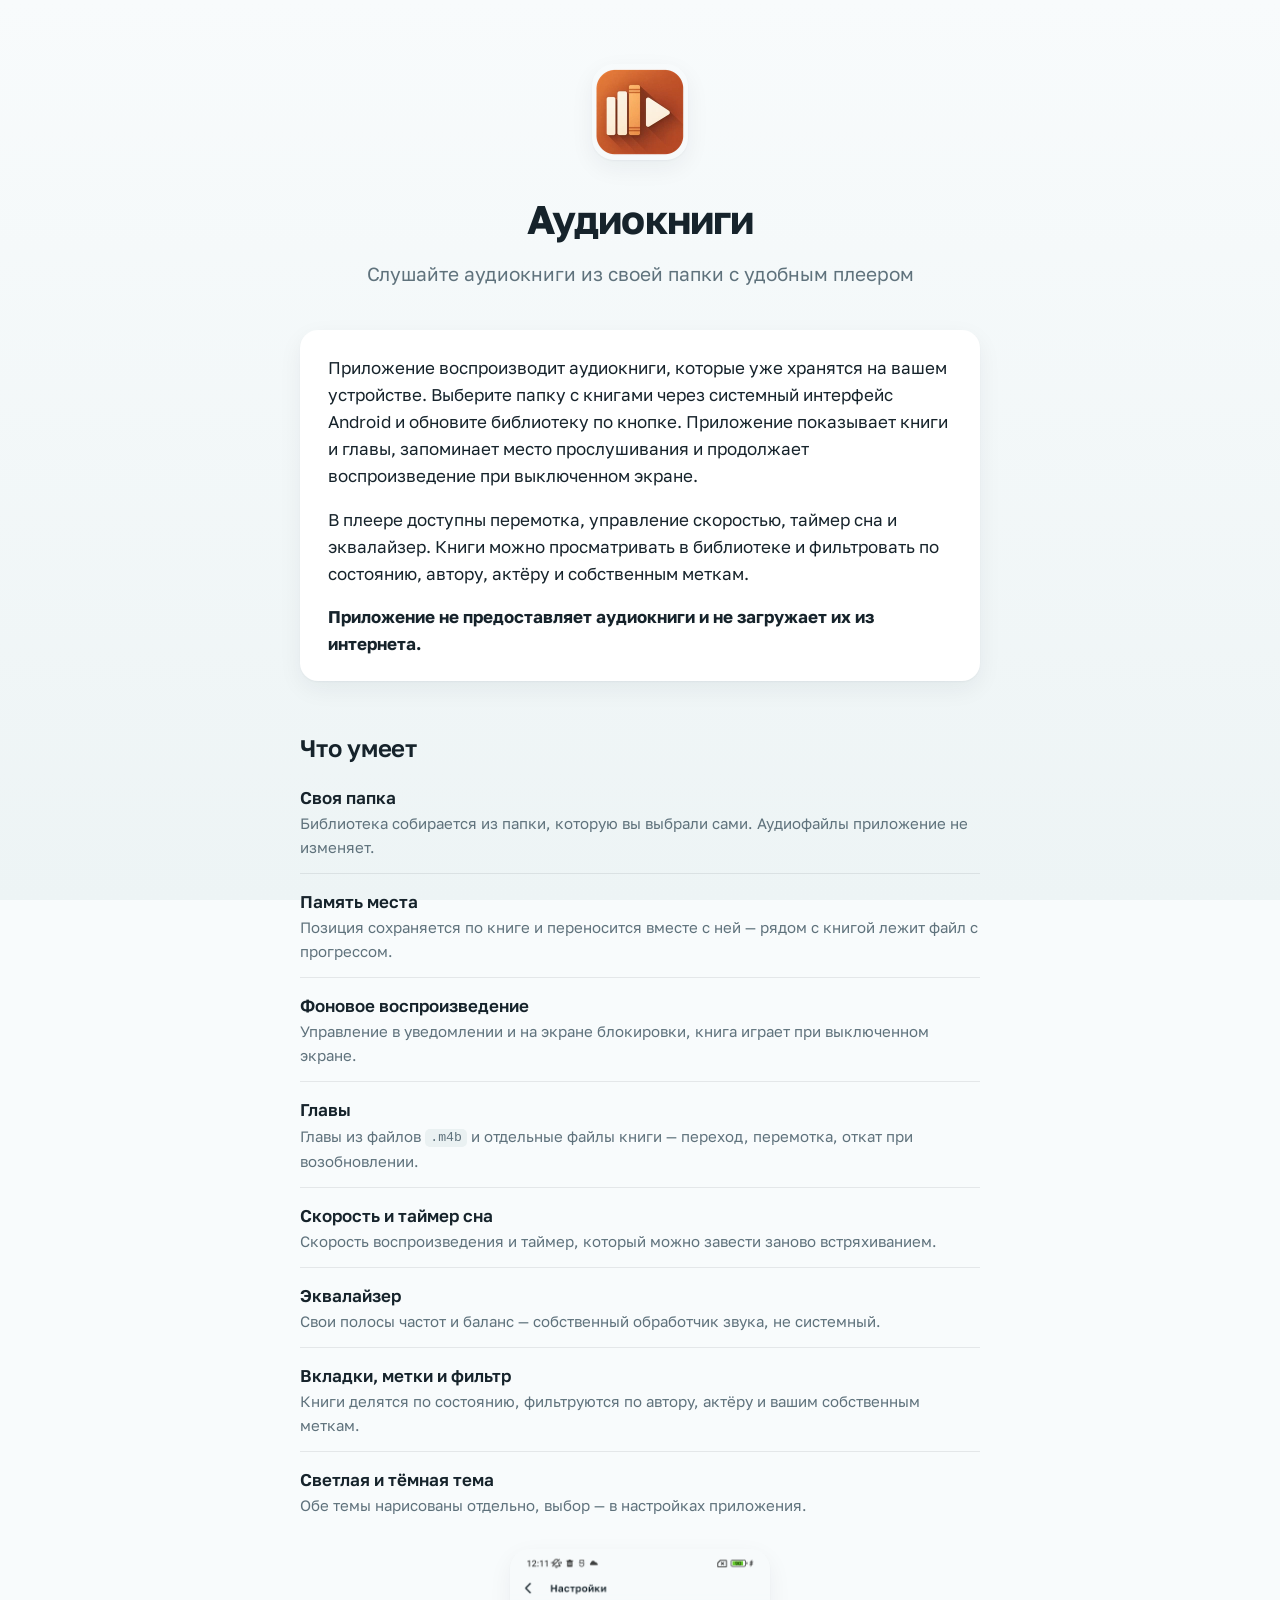
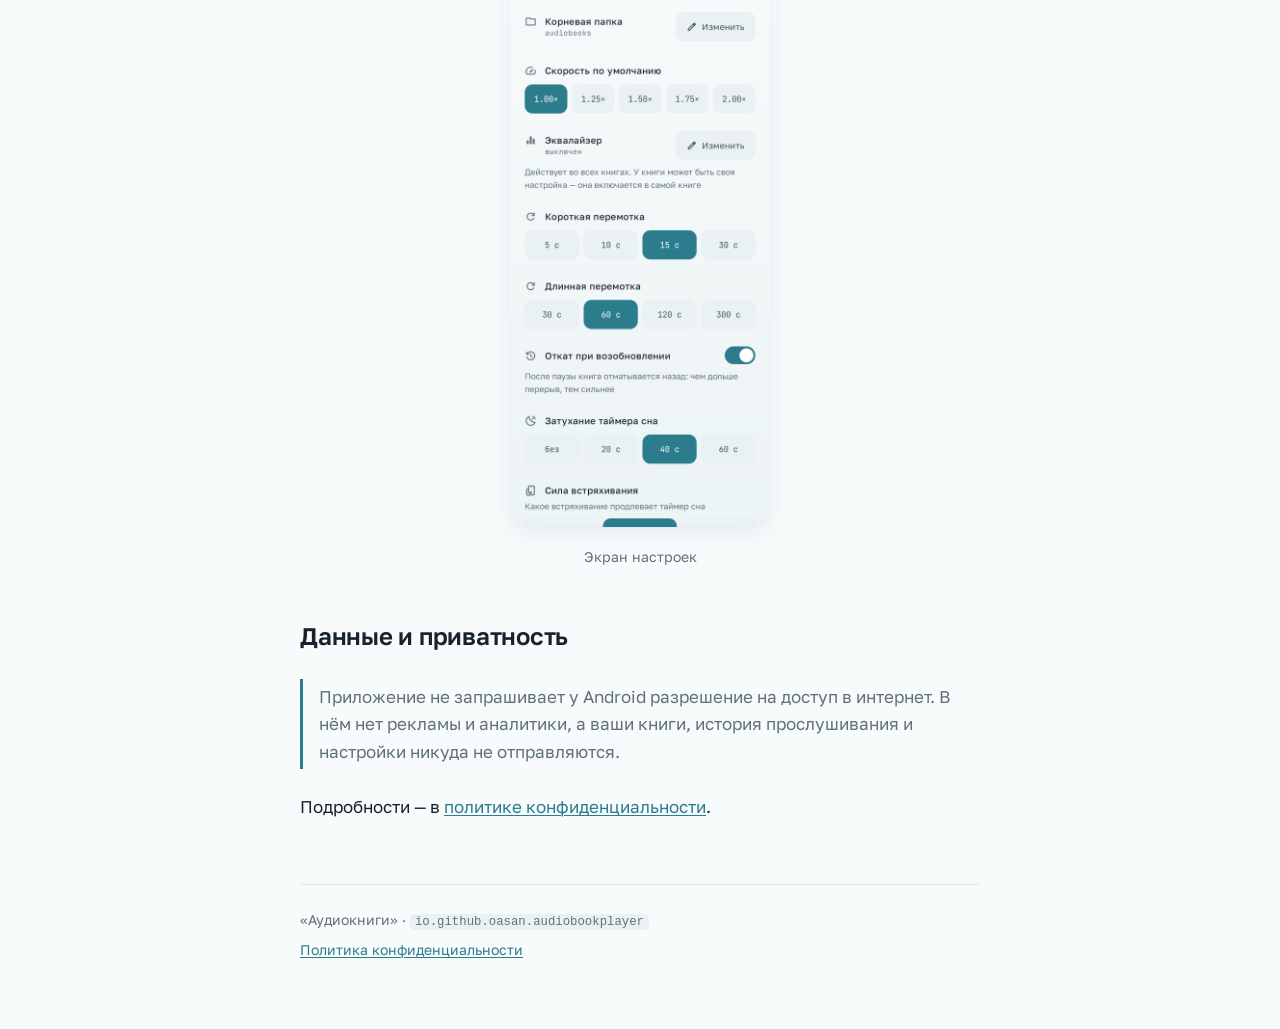
==== index.html @ bc093152 "Страница приложения и политика конфиденциальности" ====
<!doctype html>
<html lang="ru">
<head>
<meta charset="utf-8">
<meta name="viewport" content="width=device-width, initial-scale=1, viewport-fit=cover">
<title>Аудиокниги — плеер для Android</title>
<meta name="description" content="Плеер аудиокниг для Android: слушайте книги из своей папки. Без интернета, рекламы и аналитики.">
<link rel="icon" type="image/webp" href="assets/icon.webp">
<link rel="stylesheet" href="assets/style.css">
</head>
<body>

<main>

  <div class="hero">
    <img src="assets/icon.webp" alt="Значок приложения «Аудиокниги»" width="96" height="96">
    <h1>Аудиокниги</h1>
    <p>Слушайте аудиокниги из своей папки с удобным плеером</p>
  </div>

  <div class="card">
    <p>Приложение воспроизводит аудиокниги, которые уже хранятся на вашем
    устройстве. Выберите папку с книгами через системный интерфейс Android
    и обновите библиотеку по кнопке. Приложение показывает книги и главы,
    запоминает место прослушивания и продолжает воспроизведение при
    выключенном экране.</p>

    <p>В плеере доступны перемотка, управление скоростью, таймер сна
    и эквалайзер. Книги можно просматривать в библиотеке и фильтровать
    по состоянию, автору, актёру и собственным меткам.</p>

    <p style="margin-bottom:0"><b>Приложение не предоставляет аудиокниги
    и не загружает их из интернета.</b></p>
  </div>

  <h2>Что умеет</h2>

  <ul class="features">
    <li><b>Своя папка</b>
      <span>Библиотека собирается из папки, которую вы выбрали сами. Аудиофайлы приложение не изменяет.</span></li>
    <li><b>Память места</b>
      <span>Позиция сохраняется по книге и переносится вместе с ней — рядом с книгой лежит файл с прогрессом.</span></li>
    <li><b>Фоновое воспроизведение</b>
      <span>Управление в уведомлении и на экране блокировки, книга играет при выключенном экране.</span></li>
    <li><b>Главы</b>
      <span>Главы из файлов <code>.m4b</code> и отдельные файлы книги — переход, перемотка, откат при возобновлении.</span></li>
    <li><b>Скорость и таймер сна</b>
      <span>Скорость воспроизведения и таймер, который можно завести заново встряхиванием.</span></li>
    <li><b>Эквалайзер</b>
      <span>Свои полосы частот и баланс — собственный обработчик звука, не системный.</span></li>
    <li><b>Вкладки, метки и фильтр</b>
      <span>Книги делятся по состоянию, фильтруются по автору, актёру и вашим собственным меткам.</span></li>
    <li><b>Светлая и тёмная тема</b>
      <span>Обе темы нарисованы отдельно, выбор — в настройках приложения.</span></li>
  </ul>

  <figure>
    <img src="assets/screen-settings.png" alt="Экран настроек приложения «Аудиокниги»">
    <figcaption>Экран настроек</figcaption>
  </figure>

  <h2>Данные и приватность</h2>

  <p class="note">Приложение не запрашивает у Android разрешение на доступ
  в интернет. В нём нет рекламы и аналитики, а ваши книги, история
  прослушивания и настройки никуда не отправляются.</p>

  <p>Подробности — в <a href="privacy.html">политике конфиденциальности</a>.</p>

</main>

<footer>
  <p>«Аудиокниги» · <code>io.github.oasan.audiobookplayer</code></p>
  <p><a href="privacy.html">Политика конфиденциальности</a></p>
</footer>

</body>
</html>
---- assets/style.css ----
/* Палитра повторяет роли из приложения (ui/theme/Color.kt):
   светлая тема — значения по умолчанию, тёмная переопределяет только роли. */
@font-face {
  font-family: "Golos Text";
  src: url("golos-text.ttf") format("truetype-variations");
  font-weight: 400 700;
  font-display: swap;
}

:root {
  --accent: #2B7D8E;
  --accent-pressed: #24697A;
  --on-accent: #FFFFFF;
  --text-primary: #16232B;
  --text-secondary: #5F727C;
  --bg-top: #F8FBFC;
  --bg-bottom: #EDF4F5;
  --surface: #FFFFFF;
  --divider: rgba(22, 35, 43, .09);
  --quiet: #EAF1F2;
  --shadow: 0 1px 2px rgba(22, 35, 43, .04), 0 8px 24px rgba(22, 35, 43, .06);
  color-scheme: light dark;
}

@media (prefers-color-scheme: dark) {
  :root {
    --accent: #4FB3C6;
    --accent-pressed: #3D97A9;
    --on-accent: #07141A;
    --text-primary: #E8F1F3;
    --text-secondary: #8EA3AB;
    --bg-top: #101B21;
    --bg-bottom: #0A1317;
    --surface: #17242B;
    --divider: rgba(232, 241, 243, .09);
    --quiet: #1C2A31;
    --shadow: 0 1px 2px rgba(0, 0, 0, .3), 0 8px 24px rgba(0, 0, 0, .25);
  }
}

* { box-sizing: border-box; }

body {
  margin: 0;
  padding: 0 20px 64px;
  font-family: "Golos Text", -apple-system, BlinkMacSystemFont, "Segoe UI", Roboto, sans-serif;
  font-size: 17px;
  line-height: 1.6;
  color: var(--text-primary);
  background: var(--bg-top);
  background-image: linear-gradient(180deg, var(--bg-top) 0%, var(--bg-bottom) 100%);
  background-attachment: fixed;
  -webkit-font-smoothing: antialiased;
}

main { max-width: 680px; margin: 0 auto; }

/* Шапка */
.hero { text-align: center; padding: 64px 0 40px; }
.hero img {
  width: 96px; height: 96px;
  border-radius: 22px;
  box-shadow: var(--shadow);
}
.hero h1 {
  margin: 20px 0 8px;
  font-size: 40px;
  font-weight: 700;
  letter-spacing: -.02em;
}
.hero p {
  margin: 0;
  font-size: 19px;
  color: var(--text-secondary);
}

h2 {
  margin: 48px 0 16px;
  font-size: 24px;
  font-weight: 600;
  letter-spacing: -.01em;
}
h3 {
  margin: 32px 0 8px;
  font-size: 19px;
  font-weight: 600;
}
p { margin: 0 0 16px; }

a { color: var(--accent); text-decoration-thickness: 1px; text-underline-offset: 2px; }
a:hover { color: var(--accent-pressed); }

code {
  font-family: ui-monospace, "JetBrains Mono", "SF Mono", Menlo, monospace;
  font-size: .88em;
  background: var(--quiet);
  padding: .1em .4em;
  border-radius: 5px;
}

/* Карточка — приподнятая поверхность, как surfaceRaised в приложении */
.card {
  background: var(--surface);
  border-radius: 18px;
  padding: 24px 28px;
  box-shadow: var(--shadow);
}
.card h2:first-child, .card h3:first-child { margin-top: 0; }

/* Список возможностей */
.features { list-style: none; padding: 0; margin: 0; }
.features li {
  padding: 14px 0;
  border-top: 1px solid var(--divider);
}
.features li:first-child { border-top: none; padding-top: 0; }
.features li:last-child { padding-bottom: 0; }
.features b { font-weight: 600; }
.features span { display: block; color: var(--text-secondary); font-size: 15px; }

/* Снимок экрана */
figure { margin: 32px 0; text-align: center; }
figure img {
  max-width: 260px;
  width: 100%;
  border-radius: 20px;
  box-shadow: var(--shadow);
}
figcaption {
  margin-top: 12px;
  font-size: 14px;
  color: var(--text-secondary);
}

/* Заметная плашка — например, «нет интернета» */
.note {
  border-left: 3px solid var(--accent);
  padding: 4px 0 4px 16px;
  margin: 24px 0;
  color: var(--text-secondary);
}

.back {
  display: inline-block;
  margin: 48px 0 0;
  font-size: 15px;
}

footer {
  max-width: 680px;
  margin: 64px auto 0;
  padding-top: 24px;
  border-top: 1px solid var(--divider);
  font-size: 14px;
  color: var(--text-secondary);
}
footer p { margin: 0 0 6px; }

.updated { color: var(--text-secondary); font-size: 15px; margin-top: -8px; }

@media (max-width: 480px) {
  body { font-size: 16px; }
  .hero { padding: 40px 0 28px; }
  .hero h1 { font-size: 32px; }
  .hero p { font-size: 17px; }
  .card { padding: 20px; border-radius: 14px; }
  h2 { font-size: 21px; }
}
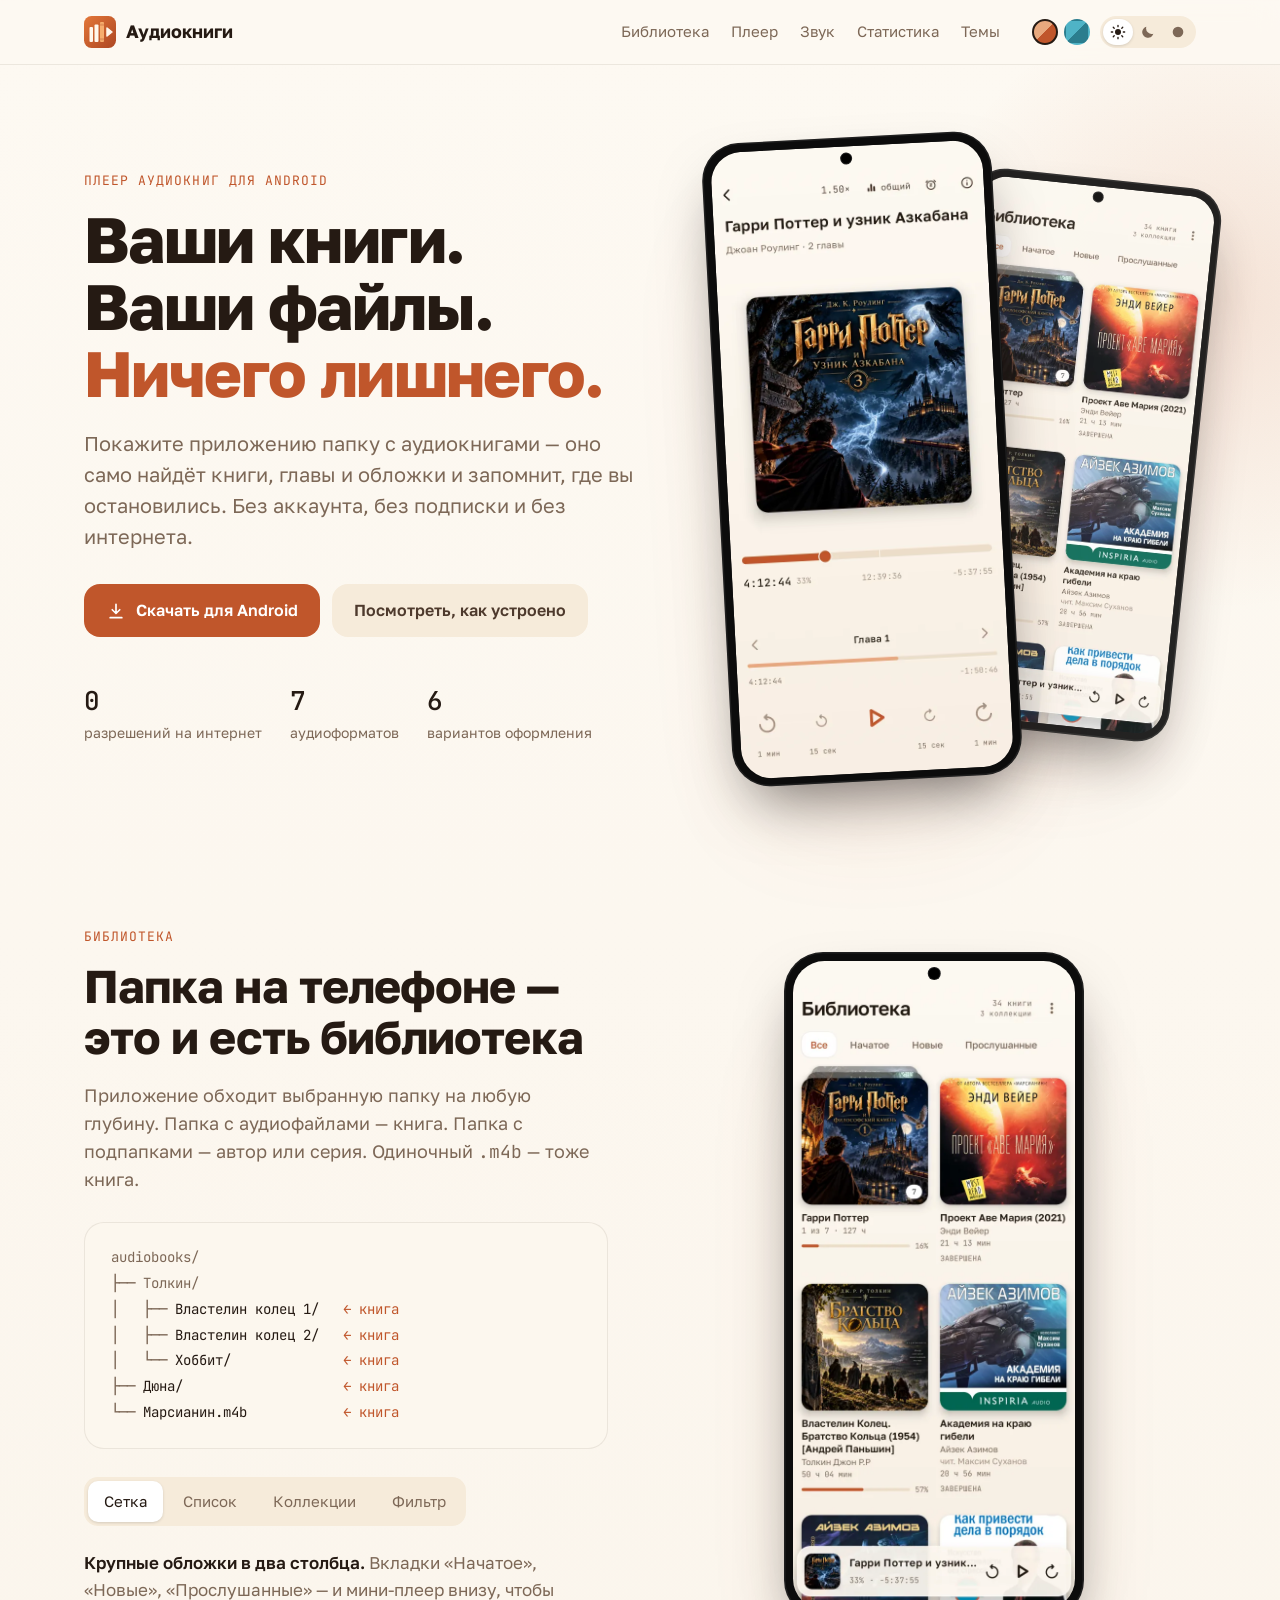
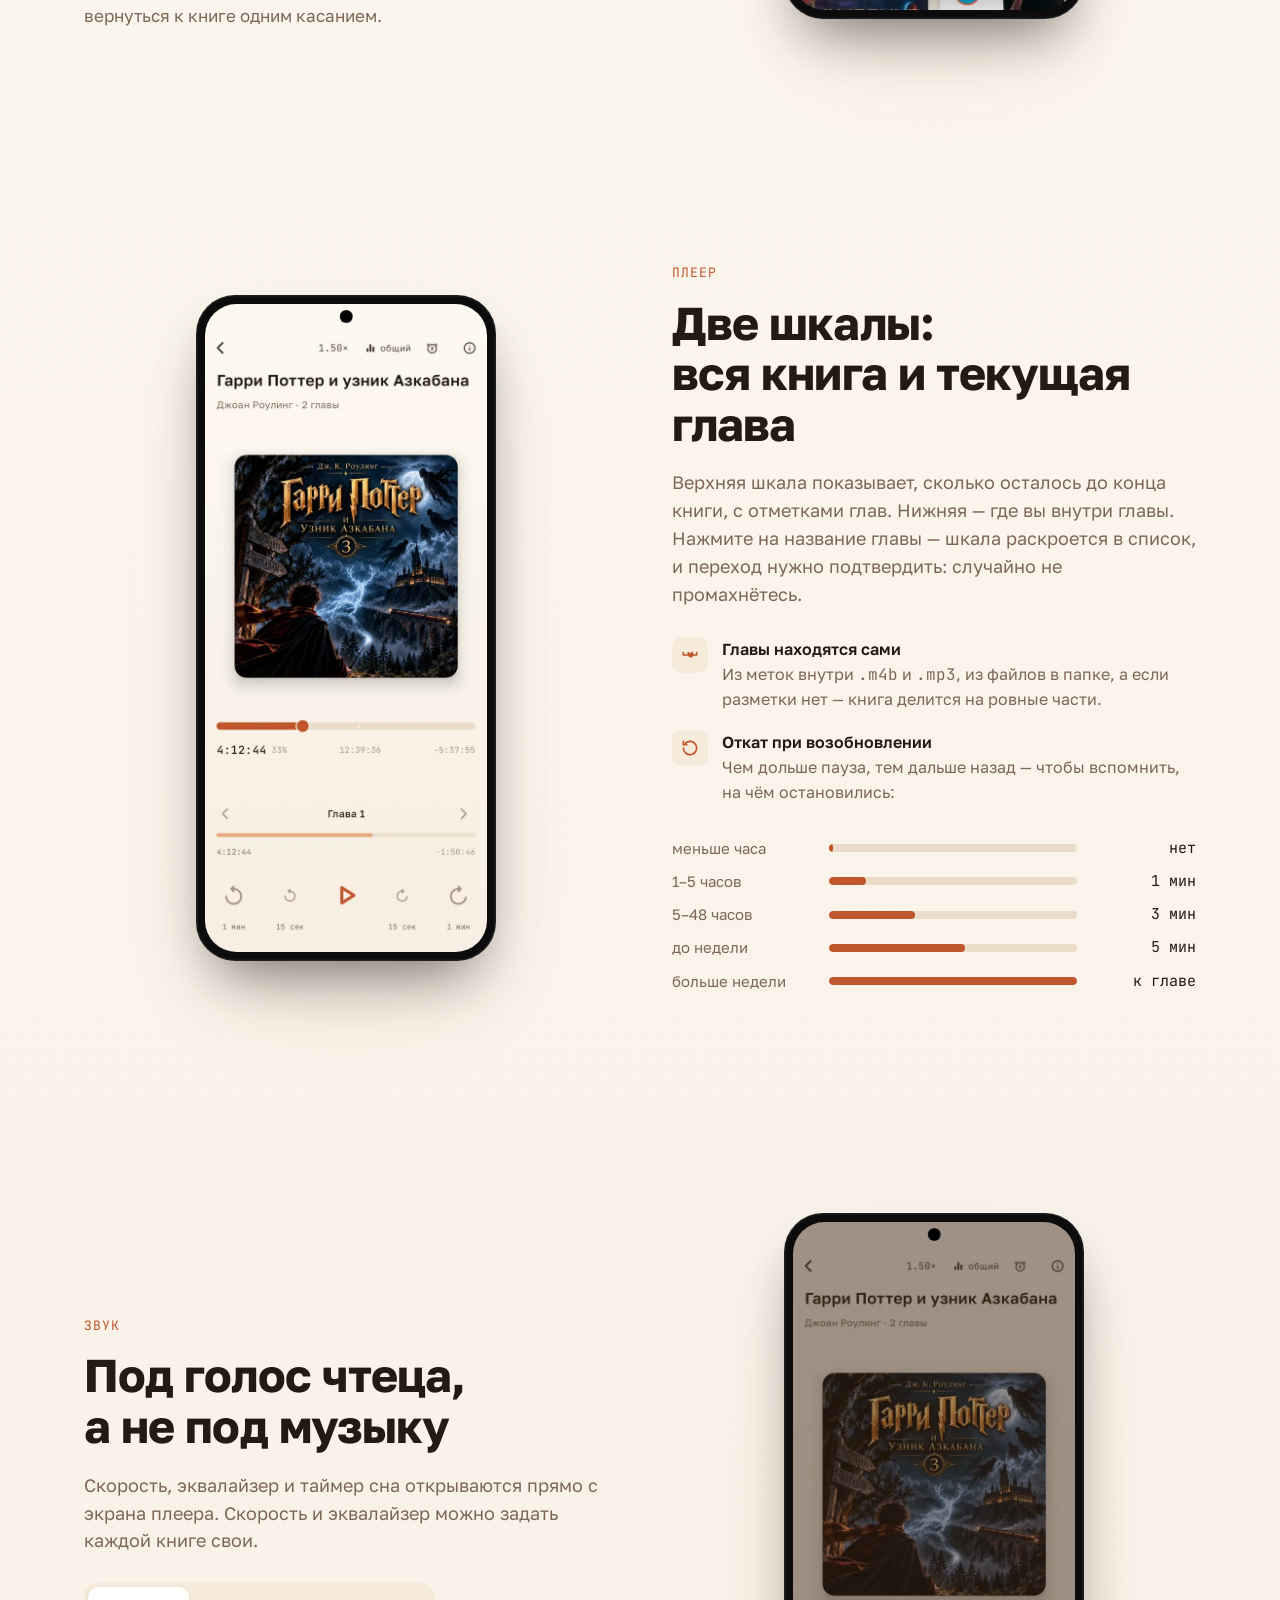
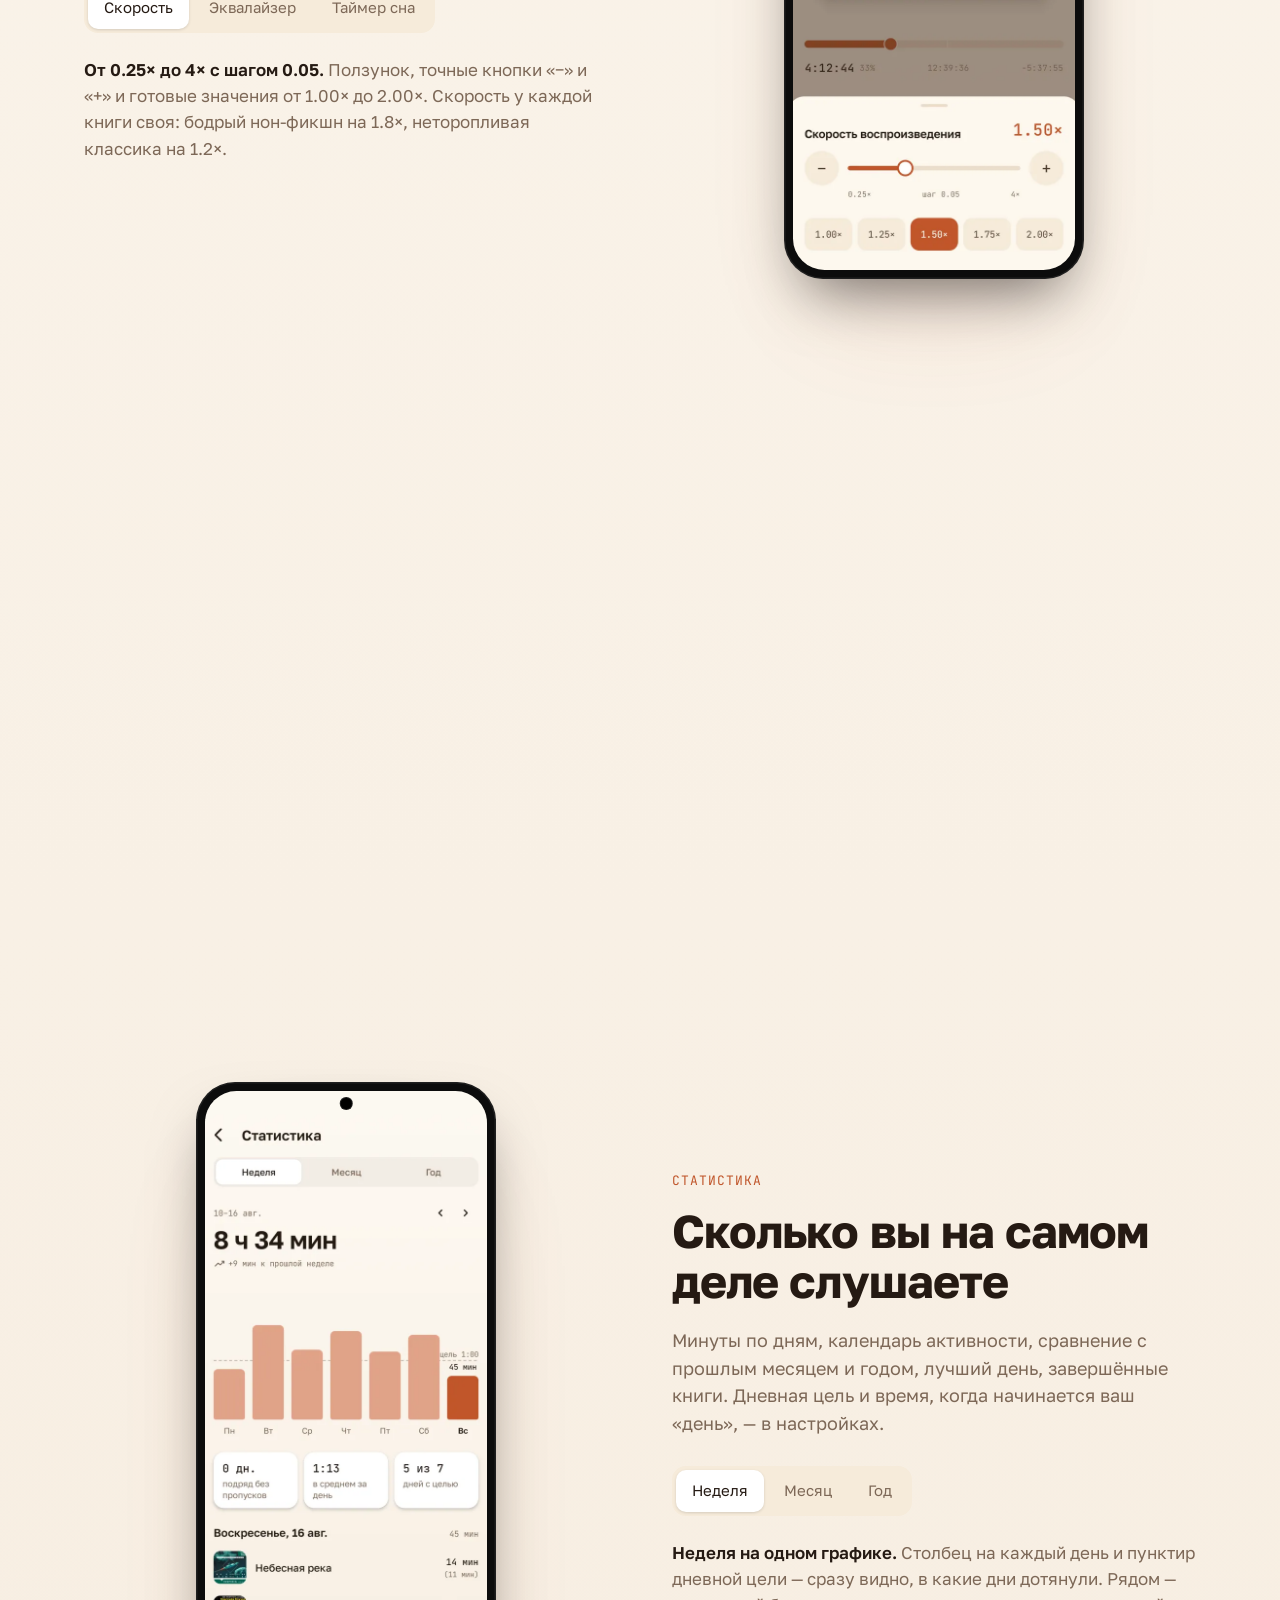
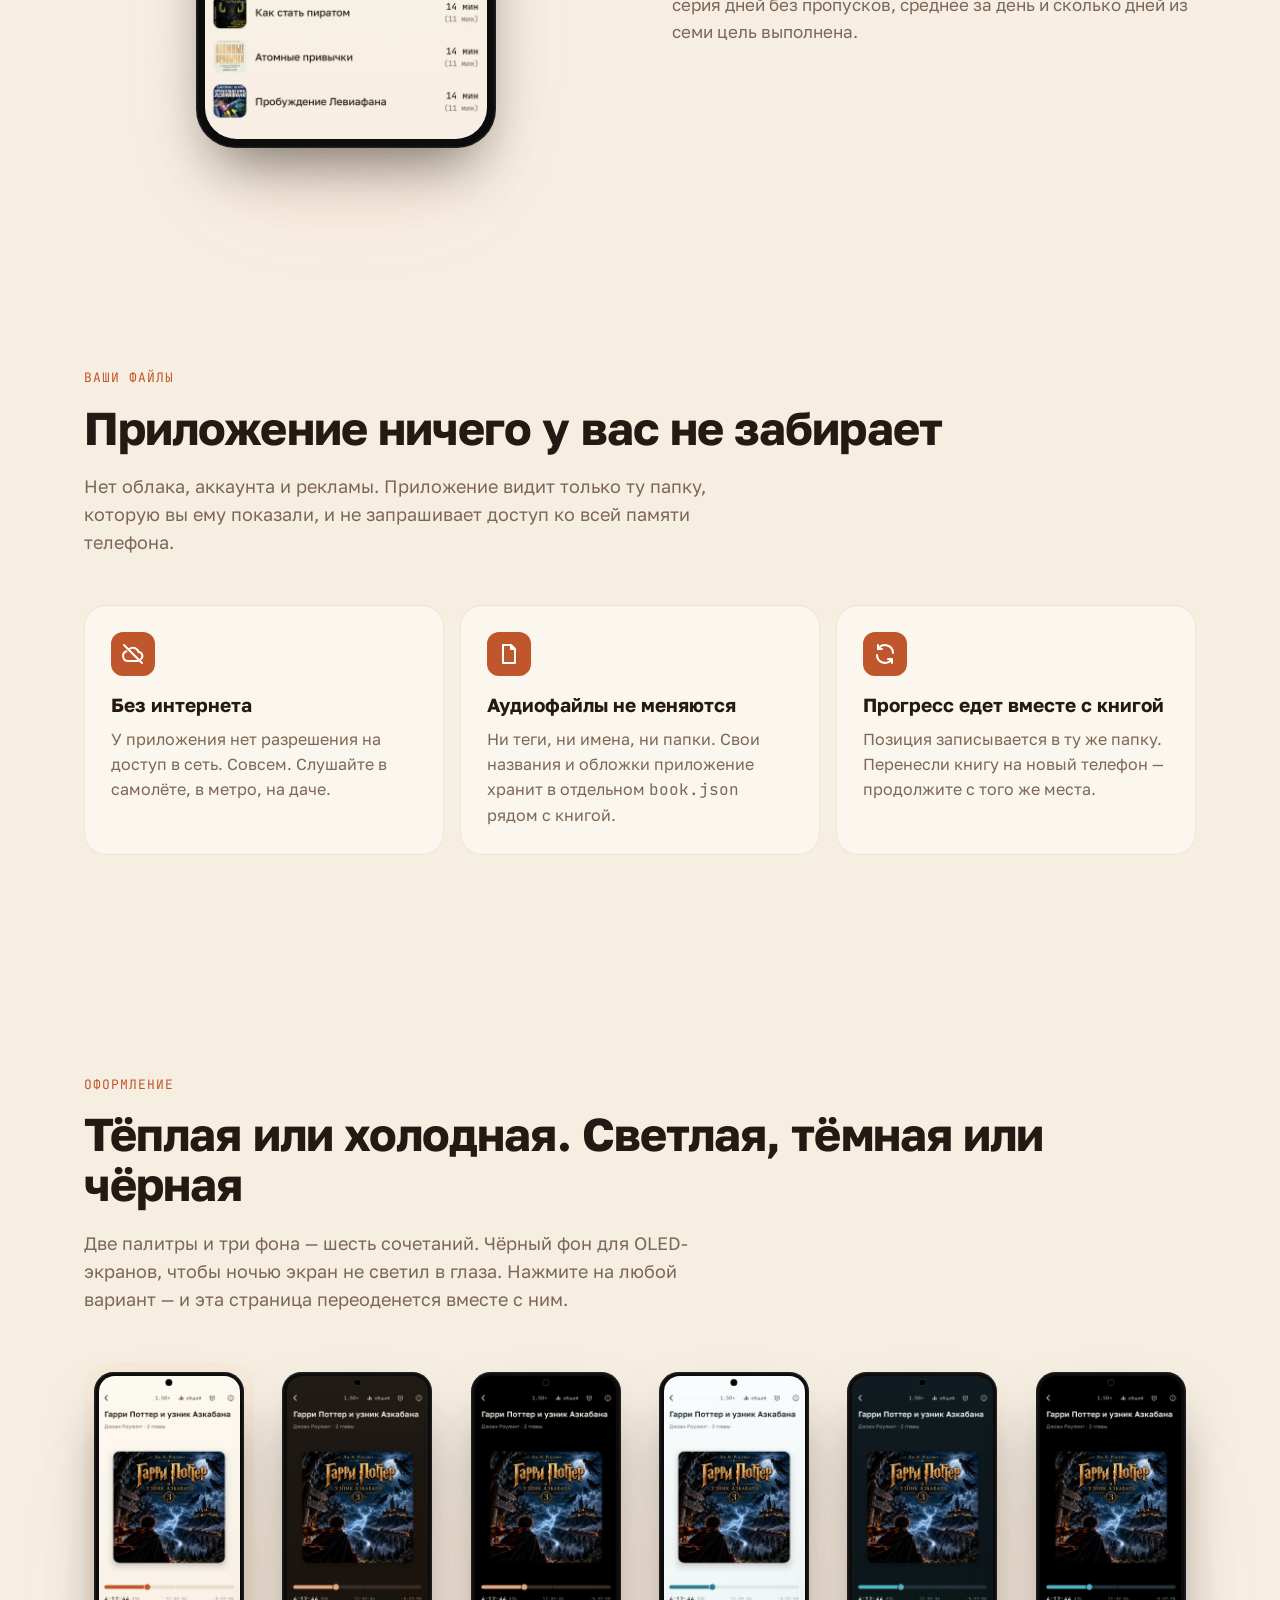
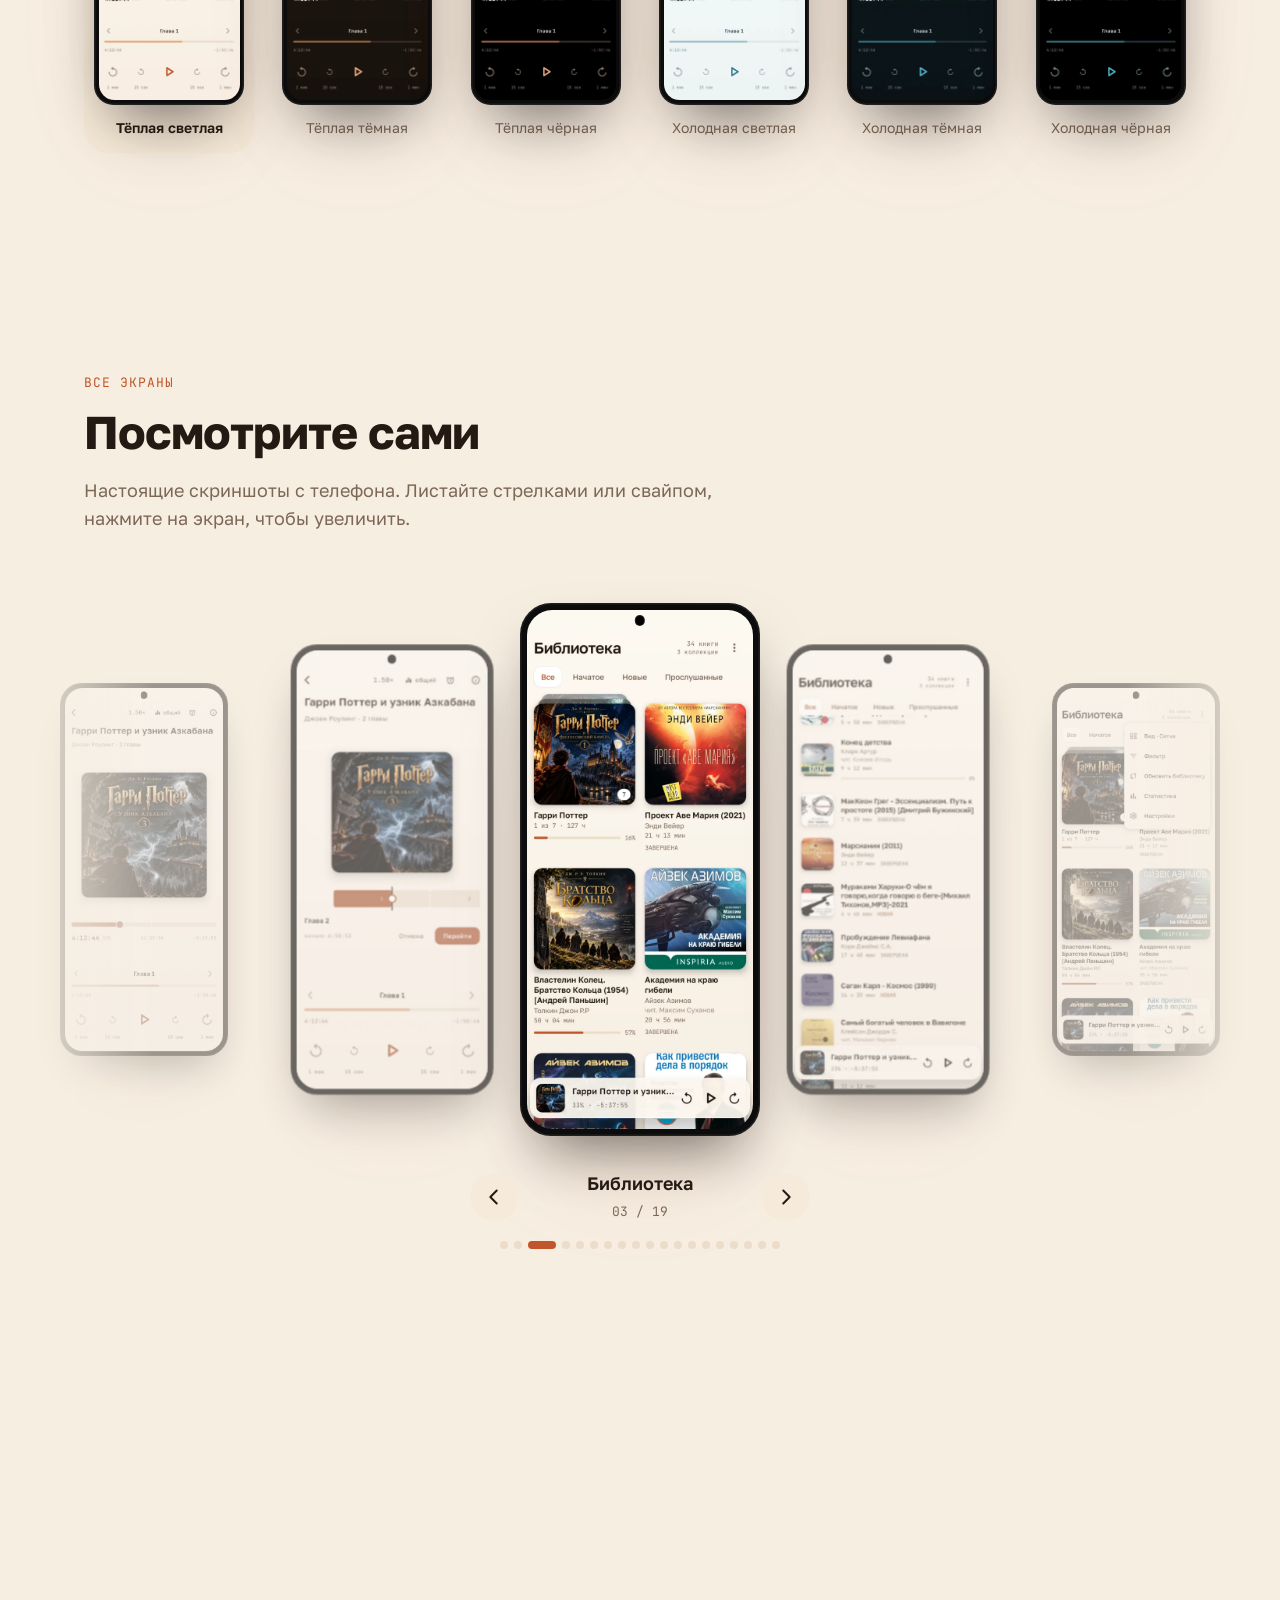
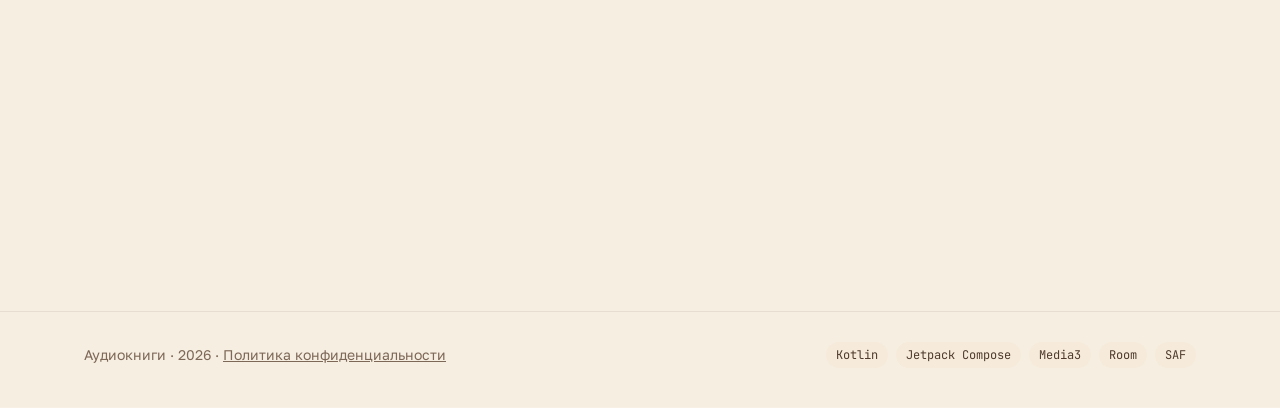
==== commit 2b417daa: "Новый лендинг приложения Страница приложения заменена новой: шесть тем оформления, снимки экранов, о" ====
--- a/index.html
+++ b/index.html
@@ -1,78 +1,778 @@
 <!doctype html>
-<html lang="ru">
+<html lang="ru" data-palette="warm" data-bg="dark">
 <head>
 <meta charset="utf-8">
-<meta name="viewport" content="width=device-width, initial-scale=1, viewport-fit=cover">
+<meta name="viewport" content="width=device-width, initial-scale=1">
 <title>Аудиокниги — плеер для Android</title>
-<meta name="description" content="Плеер аудиокниг для Android: слушайте книги из своей папки. Без интернета, рекламы и аналитики.">
-<link rel="icon" type="image/webp" href="assets/icon.webp">
-<link rel="stylesheet" href="assets/style.css">
+<meta name="description" content="Плеер для аудиокниг, которые уже лежат у вас в телефоне. Папка — это библиотека. Без аккаунтов, интернета и подписки.">
+<link rel="icon" href="data:image/svg+xml,%3Csvg xmlns='http://www.w3.org/2000/svg' viewBox='0 0 64 64'%3E%3Crect width='64' height='64' rx='15' fill='%23C0562B'/%3E%3Crect x='11' y='22' width='7' height='30' rx='2' fill='%23FDF3E6'/%3E%3Crect x='21' y='17' width='8' height='35' rx='2' fill='%23FDF3E6'/%3E%3Crect x='32' y='12' width='8' height='40' rx='2' fill='%23F4A86A'/%3E%3Cpath d='M45 24 L56 32 L45 40 Z' fill='%23FDF3E6' stroke='%23FDF3E6' stroke-width='3' stroke-linejoin='round'/%3E%3C/svg%3E">
+<style>
+@font-face { font-family: "Golos Text"; src: url("fonts/GolosText-VariableFont_wght.ttf") format("truetype"); font-weight: 400 900; font-display: swap; }
+@font-face { font-family: "JetBrains Mono"; src: url("fonts/JetBrainsMono-VariableFont_wght.ttf") format("truetype"); font-weight: 100 800; font-display: swap; }
+
+/* Цвета — роли из Color.kt приложения (палитры всех тем). */
+:root, [data-palette="warm"][data-bg="light"] {
+  color-scheme: light;
+  --accent: #C0562B; --accent-pressed: #A24521; --on-accent: #FFFFFF;
+  --text-primary: #251A13; --text-secondary: #7D6857; --icon-muted: #A89180;
+  --bg-top: #FDF9F2; --bg-bottom: #F7EEE2;
+  --surface: #FFFFFF; --sheet: #FCF7EE; --quiet: #F6EBDA; --quiet-text: #4E3A2D;
+  --groove: #ECDDCA; --divider: #482C1A17; --rail: #E8A97E;
+  --glow: #C0562B22;
+}
+[data-palette="warm"][data-bg="dark"], [data-palette="warm"][data-bg="black"] {
+  color-scheme: dark;
+  --accent: #E8A97E; --accent-pressed: #D58C60; --on-accent: #251A13;
+  --text-primary: #F5EADE; --text-secondary: #B8A18E; --icon-muted: #96806E;
+  --bg-top: #211A15; --bg-bottom: #17110D;
+  --surface: #433329; --sheet: #2B211A; --quiet: #31261E; --quiet-text: #D8C3AD;
+  --groove: #3A2D23; --divider: #F5EADE17; --rail: #986440;
+  --glow: #E8A97E1f;
+}
+[data-palette="cool"][data-bg="light"] {
+  color-scheme: light;
+  --accent: #2B7D8E; --accent-pressed: #24697A; --on-accent: #FFFFFF;
+  --text-primary: #16232B; --text-secondary: #5F727C; --icon-muted: #93A7AE;
+  --bg-top: #F8FBFC; --bg-bottom: #EDF4F5;
+  --surface: #FFFFFF; --sheet: #F6FAFB; --quiet: #EAF1F2; --quiet-text: #3D5058;
+  --groove: #DDE8EA; --divider: #16232B17; --rail: #9DBFC7;
+  --glow: #2B7D8E22;
+}
+[data-palette="cool"][data-bg="dark"], [data-palette="cool"][data-bg="black"] {
+  color-scheme: dark;
+  --accent: #4FB3C6; --accent-pressed: #3D97A9; --on-accent: #07141A;
+  --text-primary: #E8F1F3; --text-secondary: #8EA3AB; --icon-muted: #74898F;
+  --bg-top: #101B21; --bg-bottom: #0A1317;
+  --surface: #2A3B43; --sheet: #17242B; --quiet: #1C2A31; --quiet-text: #B6C7CD;
+  --groove: #22323A; --divider: #E8F1F317; --rail: #35707C;
+  --glow: #4FB3C61f;
+}
+/* Цвета логотипа — по иконке приложения, одинаковые в светлой и тёмной теме. */
+[data-palette="warm"] { --logo-a: #E37739; --logo-b: #AD4723; --logo-spine: #F6AE6E; }
+[data-palette="cool"] { --logo-a: #3A9AAD; --logo-b: #1F5E6B; --logo-spine: #8FD0DC; }
+/* Чёрный фон, как в приложении: меняется только фон, панели остаются тёмными. */
+/* Селектор из двух атрибутов — иначе правило палитры выше перебивает его по специфичности. */
+[data-palette][data-bg="black"] { --bg-top: #000000; --bg-bottom: #000000; --sheet: #0E0B09; --quiet: #1A1512; }
+[data-palette="cool"][data-bg="black"] { --sheet: #0A1013; --quiet: #141E23; }
+
+* { box-sizing: border-box; }
+html { scroll-behavior: smooth; }
+body {
+  margin: 0;
+  font-family: "Golos Text", system-ui, sans-serif;
+  color: var(--text-primary);
+  background: var(--bg-bottom);
+  background-image: linear-gradient(180deg, var(--bg-top), var(--bg-bottom) 60%);
+  -webkit-font-smoothing: antialiased;
+  line-height: 1.55;
+  overflow-x: hidden;
+}
+img { display: block; max-width: 100%; }
+a { color: var(--accent); }
+.mono { font-family: "JetBrains Mono", ui-monospace, monospace; }
+.wrap { max-width: 1160px; margin: 0 auto; padding: 0 24px; }
+@media (max-width: 600px) { .wrap { padding: 0 16px; } }
+
+/* ---------- Шапка ---------- */
+header.top {
+  position: sticky; top: 0; z-index: 20;
+  backdrop-filter: blur(14px) saturate(1.3);
+  -webkit-backdrop-filter: blur(14px) saturate(1.3);
+  background: color-mix(in srgb, var(--bg-top) 78%, transparent);
+  border-bottom: 1px solid var(--divider);
+}
+.top .wrap { display: flex; align-items: center; gap: 24px; height: 64px; }
+.brand { display: flex; align-items: center; gap: 10px; font-weight: 700; font-size: 18px; text-decoration: none; color: var(--text-primary); }
+.brand svg { width: 32px; height: 32px; }
+nav.links { display: flex; gap: 22px; margin-left: auto; }
+nav.links a { color: var(--text-secondary); text-decoration: none; font-size: 15px; }
+nav.links a:hover { color: var(--text-primary); }
+@media (max-width: 860px) { nav.links { display: none; } }
+
+.switcher { display: flex; gap: 6px; align-items: center; margin-left: 8px; }
+@media (max-width: 860px) { .switcher { margin-left: auto; } }
+.swatch {
+  width: 26px; height: 26px; border-radius: 50%; border: 2px solid transparent; cursor: pointer; padding: 0;
+  outline-offset: 2px;
+}
+.swatch[aria-pressed="true"] { border-color: var(--text-primary); }
+.swatch.warm { background: linear-gradient(135deg, #E8A97E 50%, #C0562B 50%); }
+.swatch.cool { background: linear-gradient(135deg, #4FB3C6 50%, #2B7D8E 50%); }
+.seg {
+  display: inline-flex; background: var(--quiet); border-radius: 999px; padding: 3px; margin-left: 4px;
+}
+.seg button {
+  border: 0; background: transparent; color: var(--text-secondary); cursor: pointer;
+  width: 30px; height: 26px; border-radius: 999px; display: grid; place-items: center;
+}
+.seg button[aria-pressed="true"] { background: var(--surface); color: var(--text-primary); box-shadow: 0 1px 3px #0002; }
+.seg svg { width: 16px; height: 16px; }
+
+/* ---------- Кнопки ---------- */
+.btn {
+  display: inline-flex; align-items: center; gap: 10px; font: inherit; font-weight: 600; font-size: 16px;
+  padding: 14px 22px; border-radius: 16px; text-decoration: none; cursor: pointer; border: 0;
+  transition: transform .15s, background-color .2s;
+}
+.btn:active { transform: scale(.97); }
+.btn.primary { background: var(--accent); color: var(--on-accent); }
+.btn.primary:hover { background: var(--accent-pressed); }
+.btn.quiet { background: var(--quiet); color: var(--quiet-text); }
+.btn svg { width: 20px; height: 20px; }
+
+/* ---------- Телефон ---------- */
+.phone {
+  position: relative; margin: 0;
+  width: var(--w, 290px); aspect-ratio: 1080 / 2400;
+  border-radius: calc(var(--w, 290px) * .13);
+  padding: calc(var(--w, 290px) * .03);
+  background: #0c0c0c;
+  box-shadow: 0 0 0 1.5px #ffffff14 inset, 0 30px 60px -20px #0008, 0 60px 120px -40px var(--glow);
+}
+.phone img {
+  width: 100%; height: 100%; object-fit: cover;
+  border-radius: calc(var(--w, 290px) * .105);
+  background: var(--bg-bottom);
+  transition: opacity .25s;
+}
+.phone img.fading { opacity: 0; }
+.phone::before { /* фронтальная камера */
+  content: ""; position: absolute; top: calc(var(--w, 290px) * .055); left: 50%; translate: -50% 0;
+  width: calc(var(--w, 290px) * .035); aspect-ratio: 1; border-radius: 50%; background: #000; z-index: 2;
+  box-shadow: 0 0 0 1px #222;
+}
+.phone { cursor: zoom-in; }
+
+/* ---------- Первый экран ---------- */
+.hero { padding: 72px 0 40px; position: relative; }
+.hero .wrap { display: grid; grid-template-columns: 1.05fr .95fr; gap: 40px; align-items: center; }
+.hero h1 { font-size: clamp(38px, 5.4vw, 64px); line-height: 1.05; letter-spacing: -.025em; margin: 0 0 22px; font-weight: 750; }
+.hero h1 em { font-style: normal; color: var(--accent); }
+.hero .lead { font-size: clamp(17px, 1.7vw, 20px); color: var(--text-secondary); max-width: 34em; margin: 0 0 32px; }
+.hero .cta { display: flex; gap: 12px; flex-wrap: wrap; }
+.hero .facts { display: flex; gap: 28px; margin-top: 44px; flex-wrap: wrap; }
+.hero .facts div { font-size: 14px; color: var(--text-secondary); }
+.hero .facts b { display: block; font-family: "JetBrains Mono", monospace; font-weight: 500; font-size: 26px; color: var(--text-primary); }
+.hero-phones { position: relative; height: 640px; }
+.hero-phones .phone { position: absolute; }
+.hero-phones .back { --w: 250px; right: 0; top: 40px; rotate: 6deg; opacity: .9; }
+.hero-phones .front { --w: 290px; left: 6%; top: 0; rotate: -3deg; z-index: 1; }
+.blob {
+  position: absolute; inset: -10% -20% auto auto; width: 620px; height: 620px; border-radius: 50%;
+  background: radial-gradient(closest-side, var(--glow), transparent); pointer-events: none; z-index: -1;
+}
+@media (max-width: 900px) {
+  .hero { padding-top: 40px; }
+  .hero .wrap { grid-template-columns: 1fr; }
+  .hero-phones { height: 520px; max-width: 420px; width: 100%; margin: 0 auto; }
+  .hero-phones .front { --w: 230px; left: 0; }
+  .hero-phones .back { --w: 200px; }
+}
+@media (max-width: 400px) {
+  .hero-phones { height: 460px; }
+  .hero-phones .front { --w: 200px; }
+  .hero-phones .back { --w: 170px; }
+}
+
+/* ---------- Секции ---------- */
+section.block { padding: 110px 0; }
+@media (max-width: 700px) { section.block { padding: 72px 0; } }
+.eyebrow { font-family: "JetBrains Mono", monospace; font-size: 13px; letter-spacing: .08em; text-transform: uppercase; color: var(--accent); margin: 0 0 14px; }
+h2 { font-size: clamp(30px, 3.8vw, 46px); line-height: 1.1; letter-spacing: -.02em; margin: 0 0 20px; font-weight: 720; }
+.sub { color: var(--text-secondary); font-size: 18px; max-width: 36em; margin: 0; }
+
+.split { display: grid; grid-template-columns: 1fr 1fr; gap: 64px; align-items: center; }
+.split.flip > :first-child { order: 2; }
+@media (max-width: 900px) { .split, .split.flip { grid-template-columns: 1fr; gap: 40px; } .split.flip > :first-child { order: 0; } }
+.stage { display: flex; justify-content: center; position: relative; }
+
+/* Вкладки рядом с телефоном */
+.tabs { display: inline-flex; flex-wrap: wrap; gap: 4px; background: var(--quiet); padding: 4px; border-radius: 14px; margin: 28px 0 24px; }
+.tabs button {
+  font: inherit; font-size: 15px; border: 0; background: transparent; color: var(--text-secondary);
+  padding: 9px 16px; border-radius: 10px; cursor: pointer;
+}
+.tabs button[aria-selected="true"] { background: var(--surface); color: var(--text-primary); box-shadow: 0 1px 3px #0002; }
+.tabpanel[hidden] { display: none; }
+.tabpanel p { margin: 0 0 14px; color: var(--text-secondary); font-size: 17px; }
+.tabpanel p b { color: var(--text-primary); font-weight: 600; }
+
+.points { list-style: none; padding: 0; margin: 28px 0 0; display: grid; gap: 18px; }
+.points li { display: grid; grid-template-columns: 36px 1fr; gap: 14px; align-items: start; }
+.points .ic { width: 36px; height: 36px; border-radius: 10px; background: var(--quiet); color: var(--accent); display: grid; place-items: center; }
+.points .ic svg { width: 20px; height: 20px; }
+.points b { display: block; font-weight: 600; }
+.points span { color: var(--text-secondary); font-size: 16px; }
+
+/* Дерево папок */
+.tree {
+  font-family: "JetBrains Mono", monospace; font-size: 14px; line-height: 1.85;
+  background: var(--sheet); border: 1px solid var(--divider); border-radius: 20px; padding: 22px 26px;
+  white-space: pre; overflow-x: auto; color: var(--text-secondary); margin-top: 28px;
+}
+.tree .book { color: var(--text-primary); }
+.tree .tag { color: var(--accent); }
+
+/* Откат при возобновлении */
+.rewind { margin-top: 32px; display: grid; gap: 10px; }
+.rewind .row { display: grid; grid-template-columns: 9.5em 1fr 7em; gap: 14px; align-items: center; font-size: 15px; }
+.rewind .row span:first-child { color: var(--text-secondary); }
+.rewind .bar { height: 8px; border-radius: 99px; background: var(--groove); overflow: hidden; }
+.rewind .bar i { display: block; height: 100%; width: 0; background: var(--accent); border-radius: 99px; transition: width 1s cubic-bezier(.2,.8,.2,1); }
+.in .rewind .bar i { width: var(--v); }
+.rewind .row span:last-child { font-family: "JetBrains Mono", monospace; text-align: right; }
+@media (max-width: 500px) { .rewind .row { grid-template-columns: 7.5em 1fr 5.5em; font-size: 13px; } }
+
+/* Карточки */
+.cards { display: grid; grid-template-columns: repeat(3, 1fr); gap: 16px; margin-top: 48px; }
+@media (max-width: 900px) { .cards { grid-template-columns: 1fr; } }
+.card { background: var(--sheet); border: 1px solid var(--divider); border-radius: 22px; padding: 26px; }
+.card h3 { margin: 14px 0 8px; font-size: 19px; }
+.card p { margin: 0; color: var(--text-secondary); font-size: 16px; }
+.card .ic { width: 44px; height: 44px; border-radius: 12px; background: var(--accent); color: var(--on-accent); display: grid; place-items: center; }
+.card .ic svg { width: 24px; height: 24px; }
+
+/* Галерея тем */
+.themes { display: grid; grid-template-columns: repeat(6, 1fr); gap: 18px; margin-top: 48px; }
+.themes button { all: unset; cursor: pointer; display: grid; justify-items: center; gap: 12px; border-radius: 24px; padding: 10px 0 14px; transition: background-color .2s; }
+.themes button:focus-visible { outline: 2px solid var(--accent); }
+.themes button:hover { background: var(--quiet); }
+.themes button[aria-pressed="true"] { background: var(--quiet); }
+.themes .phone { --w: 150px; cursor: pointer; transition: transform .25s; }
+.themes button:hover .phone { transform: translateY(-6px); }
+.themes small { font-size: 14px; color: var(--text-secondary); }
+.themes button[aria-pressed="true"] small { color: var(--text-primary); font-weight: 600; }
+@media (max-width: 1100px) { .themes { grid-template-columns: repeat(3, 1fr); } }
+@media (max-width: 560px) { .themes { grid-template-columns: repeat(2, 1fr); gap: 8px; } .themes .phone { --w: 130px; } }
+
+/* Карусель экранов */
+.slider { position: relative; margin-top: 30px; --sw: 240px; }
+@media (max-width: 600px) { .slider { --sw: 200px; } }
+.reel {
+  display: flex; gap: 8px; overflow-x: auto; overscroll-behavior-x: contain;
+  scroll-snap-type: x mandatory; scrollbar-width: none;
+  /* Лента с прокруткой обрезает всё, что выходит за её край, — в том числе
+     тень телефона. Запас снизу под тень, отрицательный margin его компенсирует. */
+  padding: 40px calc(50% - var(--sw) / 2) 130px;
+  margin-bottom: -100px;
+  cursor: grab; user-select: none; -webkit-user-select: none;
+  mask-image: linear-gradient(90deg, transparent, #000 12%, #000 88%, transparent);
+  -webkit-mask-image: linear-gradient(90deg, transparent, #000 12%, #000 88%, transparent);
+}
+.reel::-webkit-scrollbar { display: none; }
+.reel.dragging { cursor: grabbing; scroll-snap-type: none; }
+.reel .item {
+  scroll-snap-align: center; flex: none; width: var(--sw); display: grid; justify-items: center;
+  transform: scale(var(--s, .78)); opacity: var(--o, .45); filter: saturate(var(--sat, .6));
+  transition: transform .12s linear, opacity .12s linear;
+  will-change: transform;
+}
+.reel .phone { --w: var(--sw); cursor: pointer; }
+.reel .item.active .phone { cursor: zoom-in; }
+.reel img { pointer-events: none; -webkit-user-drag: none; }
+.slider-bar { position: relative; z-index: 1; display: flex; align-items: center; justify-content: center; gap: 18px; margin-top: 4px; }
+.dots { position: relative; z-index: 1; }
+.slider-bar .arrow {
+  width: 48px; height: 48px; border-radius: 50%; border: 0; cursor: pointer; flex: none;
+  background: var(--quiet); color: var(--text-primary); display: grid; place-items: center;
+  transition: background-color .2s, transform .15s, opacity .2s;
+}
+.slider-bar .arrow:hover { background: var(--accent); color: var(--on-accent); }
+.slider-bar .arrow:active { transform: scale(.92); }
+.slider-bar .arrow:disabled { opacity: .35; pointer-events: none; }
+.slider-bar .arrow svg { width: 22px; height: 22px; }
+.slider-caption { min-width: 13em; text-align: center; }
+.slider-caption b { display: block; font-size: 18px; font-weight: 600; }
+.slider-caption span { font-family: "JetBrains Mono", monospace; font-size: 13px; color: var(--text-secondary); }
+.dots { display: flex; justify-content: center; gap: 6px; margin-top: 18px; flex-wrap: wrap; padding: 0 16px; }
+.dots button {
+  width: 8px; height: 8px; border-radius: 99px; border: 0; padding: 0; cursor: pointer;
+  background: var(--groove); transition: width .3s, background-color .3s;
+}
+.dots button[aria-current="true"] { width: 28px; background: var(--accent); }
+@media (prefers-reduced-motion: reduce) { .reel .item { transition: none; } }
+
+/* Финал */
+.final { text-align: center; padding: 120px 0 100px; }
+.final .icon { width: 96px; height: 96px; margin: 0 auto 28px; filter: drop-shadow(0 18px 30px var(--glow)); }
+.final .sub { margin: 0 auto 34px; }
+.final .cta { display: flex; gap: 12px; justify-content: center; flex-wrap: wrap; }
+.final .req { margin-top: 22px; font-size: 14px; color: var(--text-secondary); }
+
+footer { border-top: 1px solid var(--divider); padding: 30px 0 40px; color: var(--text-secondary); font-size: 14px; }
+footer .wrap { display: flex; gap: 20px; flex-wrap: wrap; justify-content: space-between; align-items: center; }
+footer a { color: inherit; }
+.stack { display: flex; gap: 8px; flex-wrap: wrap; }
+.stack span { font-family: "JetBrains Mono", monospace; font-size: 12px; padding: 4px 10px; border-radius: 99px; background: var(--quiet); color: var(--quiet-text); }
+
+/* Появление при прокрутке */
+.reveal { opacity: 0; transform: translateY(28px); transition: opacity .8s, transform .8s cubic-bezier(.2,.8,.2,1); }
+.reveal.in { opacity: 1; transform: none; }
+@media (prefers-reduced-motion: reduce) {
+  .reveal { opacity: 1; transform: none; transition: none; }
+  html { scroll-behavior: auto; }
+  .rewind .bar i { transition: none; }
+}
+
+/* Просмотр скриншота */
+dialog.lightbox { border: 0; padding: 0; background: transparent; max-width: none; max-height: none; }
+dialog.lightbox::backdrop { background: #000c; backdrop-filter: blur(6px); }
+dialog.lightbox img { height: min(88vh, 900px); width: auto; border-radius: 28px; }
+dialog.lightbox form { position: fixed; top: 16px; right: 16px; }
+dialog.lightbox button { width: 44px; height: 44px; border-radius: 50%; border: 0; background: #fff2; color: #fff; font-size: 22px; cursor: pointer; }
+</style>
 </head>
 <body>
 
+<svg width="0" height="0" style="position:absolute" aria-hidden="true">
+  <defs>
+    <!-- Логотип по иконке приложения: цвета зависят только от палитры, не от фона -->
+    <symbol id="logo" viewBox="0 0 64 64">
+      <defs>
+        <linearGradient id="logo-bg" x1="0" y1="0" x2="1" y2="1">
+          <stop offset="0" stop-color="var(--logo-a)"/>
+          <stop offset="1" stop-color="var(--logo-b)"/>
+        </linearGradient>
+      </defs>
+      <rect width="64" height="64" rx="15" fill="url(#logo-bg)"/>
+      <rect x="11" y="22" width="7" height="30" rx="2" fill="#FFF7EC"/>
+      <rect x="21" y="17" width="8" height="35" rx="2" fill="#FFF7EC"/>
+      <rect x="32" y="12" width="8" height="40" rx="2" fill="var(--logo-spine)"/>
+      <path d="M32 16.5h8M32 18.5h8M32 45.5h8M32 47.5h8" stroke="var(--logo-b)" stroke-width="1" opacity=".55"/>
+      <path d="M46 24 L56 32 L46 40 Z" fill="#FFF7EC" stroke="#FFF7EC" stroke-width="3" stroke-linejoin="round"/>
+    </symbol>
+    <symbol id="i-sun" viewBox="0 0 24 24"><circle cx="12" cy="12" r="4.5" fill="currentColor"/><g stroke="currentColor" stroke-width="2" stroke-linecap="round"><path d="M12 2v2M12 20v2M2 12h2M20 12h2M4.9 4.9l1.4 1.4M17.7 17.7l1.4 1.4M4.9 19.1l1.4-1.4M17.7 6.3l1.4-1.4"/></g></symbol>
+    <symbol id="i-moon" viewBox="0 0 24 24"><path fill="currentColor" d="M20 14.5A8.5 8.5 0 0 1 9.5 4a8.5 8.5 0 1 0 10.5 10.5z"/></symbol>
+    <symbol id="i-black" viewBox="0 0 24 24"><circle cx="12" cy="12" r="8" fill="currentColor"/></symbol>
+    <symbol id="i-download" viewBox="0 0 24 24"><path fill="none" stroke="currentColor" stroke-width="2" stroke-linecap="round" stroke-linejoin="round" d="M12 4v11m0 0l-4.5-4.5M12 15l4.5-4.5M5 20h14"/></symbol>
+    <symbol id="i-folder" viewBox="0 0 24 24"><path fill="currentColor" d="M3 6.5A2.5 2.5 0 0 1 5.5 4h4l2 2.5h7A2.5 2.5 0 0 1 21 9v8.5a2.5 2.5 0 0 1-2.5 2.5h-13A2.5 2.5 0 0 1 3 17.5z"/></symbol>
+    <symbol id="i-lock" viewBox="0 0 24 24"><path fill="currentColor" d="M7 10V7.5a5 5 0 0 1 10 0V10h.5A1.5 1.5 0 0 1 19 11.5v8a1.5 1.5 0 0 1-1.5 1.5h-11A1.5 1.5 0 0 1 5 19.5v-8A1.5 1.5 0 0 1 6.5 10zm2 0h6V7.5a3 3 0 0 0-6 0z"/></symbol>
+    <symbol id="i-cloud-off" viewBox="0 0 24 24"><path fill="none" stroke="currentColor" stroke-width="2" stroke-linecap="round" d="M3 3l18 18M8 7.3A6 6 0 0 1 17.6 10 4 4 0 0 1 20 17M17 19H7a5 5 0 0 1-1.6-9.7"/></symbol>
+    <symbol id="i-file" viewBox="0 0 24 24"><path fill="none" stroke="currentColor" stroke-width="2" stroke-linejoin="round" d="M6 3h8l4 4v14H6z M14 3v4h4"/></symbol>
+    <symbol id="i-sync" viewBox="0 0 24 24"><path fill="none" stroke="currentColor" stroke-width="2" stroke-linecap="round" stroke-linejoin="round" d="M20 11a8 8 0 0 0-14.5-4.5M4 13a8 8 0 0 0 14.5 4.5M5 3v4h4M19 21v-4h-4"/></symbol>
+    <symbol id="i-phone" viewBox="0 0 24 24"><path fill="none" stroke="currentColor" stroke-width="2" stroke-linecap="round" d="M5 11a7 7 0 0 1 14 0v4M5 11v4M3 15h4v5H3zM17 15h4v5h-4z"/></symbol>
+    <symbol id="i-pause" viewBox="0 0 24 24"><path fill="currentColor" d="M7 5h3.5v14H7zM13.5 5H17v14h-3.5z"/></symbol>
+    <symbol id="i-bell" viewBox="0 0 24 24"><path fill="none" stroke="currentColor" stroke-width="2" stroke-linejoin="round" d="M6 16V11a6 6 0 0 1 12 0v5l2 2H4zM10 21h4"/></symbol>
+    <symbol id="i-chapter" viewBox="0 0 24 24"><path fill="none" stroke="currentColor" stroke-width="2" stroke-linecap="round" d="M4 12h16M4 12v-3M10 12v-3M15 12v-3M20 12v-3"/><circle cx="13" cy="12" r="3" fill="currentColor"/></symbol>
+    <symbol id="i-back" viewBox="0 0 24 24"><path fill="none" stroke="currentColor" stroke-width="2" stroke-linecap="round" stroke-linejoin="round" d="M4 12a8 8 0 1 0 2.5-5.8M4 4v4h4"/></symbol>
+  </defs>
+</svg>
+
+<header class="top">
+  <div class="wrap">
+    <a class="brand" href="#"><svg><use href="#logo"/></svg>Аудиокниги</a>
+    <nav class="links" aria-label="Разделы">
+      <a href="#library">Библиотека</a>
+      <a href="#player">Плеер</a>
+      <a href="#sound">Звук</a>
+      <a href="#stats">Статистика</a>
+      <a href="#themes">Темы</a>
+    </nav>
+    <div class="switcher" role="group" aria-label="Оформление страницы">
+      <button class="swatch warm" data-set-palette="warm" aria-label="Тёплая палитра"></button>
+      <button class="swatch cool" data-set-palette="cool" aria-label="Холодная палитра"></button>
+      <div class="seg">
+        <button data-set-bg="light" aria-label="Светлый фон"><svg><use href="#i-sun"/></svg></button>
+        <button data-set-bg="dark" aria-label="Тёмный фон"><svg><use href="#i-moon"/></svg></button>
+        <button data-set-bg="black" aria-label="Чёрный фон"><svg><use href="#i-black"/></svg></button>
+      </div>
+    </div>
+  </div>
+</header>
+
 <main>
-
-  <div class="hero">
-    <img src="assets/icon.webp" alt="Значок приложения «Аудиокниги»" width="96" height="96">
-    <h1>Аудиокниги</h1>
-    <p>Слушайте аудиокниги из своей папки с удобным плеером</p>
-  </div>
-
-  <div class="card">
-    <p>Приложение воспроизводит аудиокниги, которые уже хранятся на вашем
-    устройстве. Выберите папку с книгами через системный интерфейс Android
-    и обновите библиотеку по кнопке. Приложение показывает книги и главы,
-    запоминает место прослушивания и продолжает воспроизведение при
-    выключенном экране.</p>
-
-    <p>В плеере доступны перемотка, управление скоростью, таймер сна
-    и эквалайзер. Книги можно просматривать в библиотеке и фильтровать
-    по состоянию, автору, актёру и собственным меткам.</p>
-
-    <p style="margin-bottom:0"><b>Приложение не предоставляет аудиокниги
-    и не загружает их из интернета.</b></p>
-  </div>
-
-  <h2>Что умеет</h2>
-
-  <ul class="features">
-    <li><b>Своя папка</b>
-      <span>Библиотека собирается из папки, которую вы выбрали сами. Аудиофайлы приложение не изменяет.</span></li>
-    <li><b>Память места</b>
-      <span>Позиция сохраняется по книге и переносится вместе с ней — рядом с книгой лежит файл с прогрессом.</span></li>
-    <li><b>Фоновое воспроизведение</b>
-      <span>Управление в уведомлении и на экране блокировки, книга играет при выключенном экране.</span></li>
-    <li><b>Главы</b>
-      <span>Главы из файлов <code>.m4b</code> и отдельные файлы книги — переход, перемотка, откат при возобновлении.</span></li>
-    <li><b>Скорость и таймер сна</b>
-      <span>Скорость воспроизведения и таймер, который можно завести заново встряхиванием.</span></li>
-    <li><b>Эквалайзер</b>
-      <span>Свои полосы частот и баланс — собственный обработчик звука, не системный.</span></li>
-    <li><b>Вкладки, метки и фильтр</b>
-      <span>Книги делятся по состоянию, фильтруются по автору, актёру и вашим собственным меткам.</span></li>
-    <li><b>Светлая и тёмная тема</b>
-      <span>Обе темы нарисованы отдельно, выбор — в настройках приложения.</span></li>
-  </ul>
-
-  <figure>
-    <img src="assets/screen-settings.png" alt="Экран настроек приложения «Аудиокниги»">
-    <figcaption>Экран настроек</figcaption>
-  </figure>
-
-  <h2>Данные и приватность</h2>
-
-  <p class="note">Приложение не запрашивает у Android разрешение на доступ
-  в интернет. В нём нет рекламы и аналитики, а ваши книги, история
-  прослушивания и настройки никуда не отправляются.</p>
-
-  <p>Подробности — в <a href="privacy.html">политике конфиденциальности</a>.</p>
-
+<!-- ============ Первый экран ============ -->
+<section class="hero">
+  <div class="blob"></div>
+  <div class="wrap">
+    <div>
+      <p class="eyebrow">Плеер аудиокниг для Android</p>
+      <h1>Ваши книги.<br>Ваши файлы.<br><em>Ничего лишнего.</em></h1>
+      <p class="lead">Покажите приложению папку с аудиокнигами — оно само найдёт книги, главы и обложки и запомнит, где вы остановились. Без аккаунта, без подписки и без интернета.</p>
+      <div class="cta">
+        <!-- Ссылка на APK: заменить href, когда появится релиз -->
+        <a class="btn primary" href="#download"><svg><use href="#i-download"/></svg>Скачать для Android</a>
+        <a class="btn quiet" href="#library">Посмотреть, как устроено</a>
+      </div>
+      <div class="facts">
+        <div><b>0</b>разрешений на интернет</div>
+        <div><b>7</b>аудиоформатов</div>
+        <div><b>6</b>вариантов оформления</div>
+      </div>
+    </div>
+    <div class="hero-phones">
+      <figure class="phone back"><img data-shot="library-grid" alt="Библиотека сеткой: обложки, авторы, прогресс и мини-плеер" fetchpriority="high"></figure>
+      <figure class="phone front"><img data-shot="player" alt="Плеер: большая обложка, шкала книги с отметками глав, шкала текущей главы, перемотка" fetchpriority="high"></figure>
+    </div>
+  </div>
+</section>
+
+<!-- ============ Библиотека ============ -->
+<section class="block" id="library">
+  <div class="wrap split">
+    <div class="reveal">
+      <p class="eyebrow">Библиотека</p>
+      <h2>Папка на телефоне —<br>это и есть библиотека</h2>
+      <p class="sub">Приложение обходит выбранную папку на любую глубину. Папка с аудиофайлами — книга. Папка с подпапками — автор или серия. Одиночный <span class="mono">.m4b</span> — тоже книга.</p>
+      <div class="tree" aria-label="Пример структуры папок">audiobooks/
+├── Толкин/
+│   ├── <span class="book">Властелин колец 1/</span>   <span class="tag">← книга</span>
+│   ├── <span class="book">Властелин колец 2/</span>   <span class="tag">← книга</span>
+│   └── <span class="book">Хоббит/</span>              <span class="tag">← книга</span>
+├── <span class="book">Дюна/</span>                    <span class="tag">← книга</span>
+└── <span class="book">Марсианин.m4b</span>            <span class="tag">← книга</span></div>
+      <div class="tabs" role="tablist" data-target="lib-phone">
+        <button role="tab" aria-selected="true" data-shot="library-grid" aria-controls="lib-1">Сетка</button>
+        <button role="tab" aria-selected="false" data-shot="library-list" aria-controls="lib-2">Список</button>
+        <button role="tab" aria-selected="false" data-shot="collection" aria-controls="lib-3">Коллекции</button>
+        <button role="tab" aria-selected="false" data-shot="library-filter" aria-controls="lib-4">Фильтр</button>
+      </div>
+      <div class="tabpanel" id="lib-1" role="tabpanel"><p><b>Крупные обложки в два столбца.</b> Вкладки «Начатое», «Новые», «Прослушанные» — и мини-плеер внизу, чтобы вернуться к книге одним касанием.</p></div>
+      <div class="tabpanel" id="lib-2" role="tabpanel" hidden><p><b>Список для большой библиотеки.</b> Автор, чтец, длительность и прогресс в одной строке.</p></div>
+      <div class="tabpanel" id="lib-3" role="tabpanel" hidden><p><b>Серии собираются в коллекции.</b> Семь томов «Гарри Поттера» — одна карточка: общий прогресс, 127 часов, кнопка «Продолжить» с того тома, где вы сейчас.</p></div>
+      <div class="tabpanel" id="lib-4" role="tabpanel" hidden><p><b>Фильтр по автору, чтецу и своим меткам.</b> Рядом с каждым значением — сколько у него книг. Хотите только Суханова — пожалуйста.</p></div>
+    </div>
+    <div class="stage reveal"><figure class="phone" style="--w:300px"><img id="lib-phone" data-shot="library-grid" alt="Экран библиотеки" loading="lazy"></figure></div>
+  </div>
+</section>
+
+<!-- ============ Плеер ============ -->
+<section class="block" id="player">
+  <div class="wrap split flip">
+    <div class="reveal">
+      <p class="eyebrow">Плеер</p>
+      <h2>Две шкалы:<br>вся книга и текущая глава</h2>
+      <p class="sub">Верхняя шкала показывает, сколько осталось до конца книги, с отметками глав. Нижняя — где вы внутри главы. Нажмите на название главы — шкала раскроется в список, и переход нужно подтвердить: случайно не промахнётесь.</p>
+      <ul class="points">
+        <li><span class="ic"><svg><use href="#i-chapter"/></svg></span><div><b>Главы находятся сами</b><span>Из меток внутри <span class="mono">.m4b</span> и <span class="mono">.mp3</span>, из файлов в папке, а если разметки нет — книга делится на ровные части.</span></div></li>
+        <li><span class="ic"><svg><use href="#i-back"/></svg></span><div><b>Откат при возобновлении</b><span>Чем дольше пауза, тем дальше назад — чтобы вспомнить, на чём остановились:</span></div></li>
+      </ul>
+      <div class="rewind" aria-label="Величина отката в зависимости от паузы">
+        <div class="row"><span>меньше часа</span><div class="bar"><i style="--v:2%"></i></div><span>нет</span></div>
+        <div class="row"><span>1–5 часов</span><div class="bar"><i style="--v:15%"></i></div><span>1 мин</span></div>
+        <div class="row"><span>5–48 часов</span><div class="bar"><i style="--v:35%"></i></div><span>3 мин</span></div>
+        <div class="row"><span>до недели</span><div class="bar"><i style="--v:55%"></i></div><span>5 мин</span></div>
+        <div class="row"><span>больше недели</span><div class="bar"><i style="--v:100%"></i></div><span>к главе</span></div>
+      </div>
+    </div>
+    <div class="stage reveal">
+      <figure class="phone" style="--w:300px"><img id="player-phone" data-shot="player" alt="Экран плеера" loading="lazy"></figure>
+    </div>
+  </div>
+</section>
+
+<!-- ============ Звук ============ -->
+<section class="block" id="sound">
+  <div class="wrap split">
+    <div class="reveal">
+      <p class="eyebrow">Звук</p>
+      <h2>Под голос чтеца,<br>а не под музыку</h2>
+      <p class="sub">Скорость, эквалайзер и таймер сна открываются прямо с экрана плеера. Скорость и эквалайзер можно задать каждой книге свои.</p>
+      <div class="tabs" role="tablist" data-target="sound-phone">
+        <button role="tab" aria-selected="true" data-shot="speed" aria-controls="snd-1">Скорость</button>
+        <button role="tab" aria-selected="false" data-shot="equalizer" aria-controls="snd-2">Эквалайзер</button>
+        <button role="tab" aria-selected="false" data-shot="sleep-timer" aria-controls="snd-3">Таймер сна</button>
+      </div>
+      <div class="tabpanel" id="snd-1" role="tabpanel"><p><b>От 0.25× до 4× с шагом 0.05.</b> Ползунок, точные кнопки «−» и «+» и готовые значения от 1.00× до 2.00×. Скорость у каждой книги своя: бодрый нон-фикшн на 1.8×, неторопливая классика на 1.2×.</p></div>
+      <div class="tabpanel" id="snd-2" role="tabpanel" hidden><p><b>Пять полос, баланс и усиление до +90 %.</b> Пресеты сделаны для речи: «Голос» убирает гул и добавляет разборчивости, «Ночь» поднимает середину на тихой громкости, «Без шипения» срезает свистящие у чтеца.</p><p>Эквалайзер свой, в конвейере плеера — частоты полос одинаковые на любом телефоне.</p></div>
+      <div class="tabpanel" id="snd-3" role="tabpanel" hidden><p><b>Засыпайте спокойно.</b> Перед остановкой звук плавно затихает. Не спите — встряхните телефон или нажмите любую кнопку, и таймер начнёт отсчёт заново.</p><p>Пока книга на паузе, таймер не тикает: книга, оставленная на ночь, не «доспит» без вас.</p></div>
+    </div>
+    <div class="stage reveal"><figure class="phone" style="--w:300px"><img id="sound-phone" data-shot="speed" alt="Настройка звука" loading="lazy"></figure></div>
+  </div>
+</section>
+
+<!-- ============ Поведение ============ -->
+<section class="block" id="behaviour" style="padding-top:40px">
+  <div class="wrap">
+    <div class="reveal">
+      <p class="eyebrow">Мелочи, которые важны</p>
+      <h2>Ни одной пропущенной фразы</h2>
+      <p class="sub">Музыкальные плееры приглушают звук, когда приходит уведомление. Для книги это значит — фраза пропала. Здесь всё иначе.</p>
+    </div>
+    <div class="cards">
+      <div class="card reveal"><div class="ic"><svg><use href="#i-bell"/></svg></div><h3>Уведомление или навигатор</h3><p>Пауза, а потом книга сама продолжит — с шагом на три секунды назад.</p></div>
+      <div class="card reveal"><div class="ic"><svg><use href="#i-pause"/></svg></div><h3>Звонок или видео</h3><p>Пауза до тех пор, пока вы сами не нажмёте «Играть». Ничего не заиграет внезапно.</p></div>
+      <div class="card reveal"><div class="ic"><svg><use href="#i-phone"/></svg></div><h3>Наушники отключились</h3><p>Пауза. Книга не зазвучит на всю комнату через колонку, к которой только что подключился телефон.</p></div>
+    </div>
+  </div>
+</section>
+
+<!-- ============ Статистика ============ -->
+<section class="block" id="stats">
+  <div class="wrap split flip">
+    <div class="reveal">
+      <p class="eyebrow">Статистика</p>
+      <h2>Сколько вы на самом деле слушаете</h2>
+      <p class="sub">Минуты по дням, календарь активности, сравнение с прошлым месяцем и годом, лучший день, завершённые книги. Дневная цель и время, когда начинается ваш «день», — в настройках.</p>
+      <div class="tabs" role="tablist" data-target="stats-phone">
+        <button role="tab" aria-selected="true" data-shot="stats-week-filled" aria-controls="st-0">Неделя</button>
+        <button role="tab" aria-selected="false" data-shot="stats-month" aria-controls="st-1">Месяц</button>
+        <button role="tab" aria-selected="false" data-shot="stats-year" aria-controls="st-2">Год</button>
+      </div>
+      <div class="tabpanel" id="st-0" role="tabpanel"><p><b>Неделя на одном графике.</b> Столбец на каждый день и пунктир дневной цели — сразу видно, в какие дни дотянули. Рядом — серия дней без пропусков, среднее за день и сколько дней из семи цель выполнена.</p></div>
+      <div class="tabpanel" id="st-1" role="tabpanel" hidden><p><b>Календарь, который хочется заполнить.</b> Чем ярче клетка, тем больше слушали. Нажмите на день — внизу появятся книги, которые звучали в этот день.</p></div>
+      <div class="tabpanel" id="st-2" role="tabpanel" hidden><p><b>Год целиком.</b> Часы по месяцам, лучший месяц, среднее и все книги, дослушанные до конца.</p></div>
+    </div>
+    <div class="stage reveal"><figure class="phone" style="--w:300px"><img id="stats-phone" data-shot="stats-week-filled" alt="Статистика прослушивания" loading="lazy"></figure></div>
+  </div>
+</section>
+
+<!-- ============ Файлы ============ -->
+<section class="block" id="files">
+  <div class="wrap">
+    <div class="reveal">
+      <p class="eyebrow">Ваши файлы</p>
+      <h2>Приложение ничего у вас не забирает</h2>
+      <p class="sub">Нет облака, аккаунта и рекламы. Приложение видит только ту папку, которую вы ему показали, и не запрашивает доступ ко всей памяти телефона.</p>
+    </div>
+    <div class="cards">
+      <div class="card reveal"><div class="ic"><svg><use href="#i-cloud-off"/></svg></div><h3>Без интернета</h3><p>У приложения нет разрешения на доступ в сеть. Совсем. Слушайте в самолёте, в метро, на даче.</p></div>
+      <div class="card reveal"><div class="ic"><svg><use href="#i-file"/></svg></div><h3>Аудиофайлы не меняются</h3><p>Ни теги, ни имена, ни папки. Свои названия и обложки приложение хранит в отдельном <span class="mono">book.json</span> рядом с книгой.</p></div>
+      <div class="card reveal"><div class="ic"><svg><use href="#i-sync"/></svg></div><h3>Прогресс едет вместе с книгой</h3><p>Позиция записывается в ту же папку. Перенесли книгу на новый телефон — продолжите с того же места.</p></div>
+    </div>
+  </div>
+</section>
+
+<!-- ============ Темы ============ -->
+<section class="block" id="themes">
+  <div class="wrap">
+    <div class="reveal">
+      <p class="eyebrow">Оформление</p>
+      <h2>Тёплая или холодная. Светлая, тёмная или чёрная</h2>
+      <p class="sub">Две палитры и три фона — шесть сочетаний. Чёрный фон для OLED-экранов, чтобы ночью экран не светил в глаза. Нажмите на любой вариант — и эта страница переоденется вместе с ним.</p>
+    </div>
+    <div class="themes reveal" id="theme-grid"></div>
+  </div>
+</section>
+
+<!-- ============ Все экраны ============ -->
+<section class="block" id="screens" style="padding-bottom:40px">
+  <div class="wrap reveal">
+    <p class="eyebrow">Все экраны</p>
+    <h2>Посмотрите сами</h2>
+    <p class="sub">Настоящие скриншоты с телефона. Листайте стрелками или свайпом, нажмите на экран, чтобы увеличить.</p>
+  </div>
+  <div class="slider reveal" role="region" aria-roledescription="карусель" aria-label="Экраны приложения">
+    <div class="reel" id="reel" tabindex="0"></div>
+    <div class="slider-bar">
+      <button class="arrow" id="reel-prev" aria-label="Предыдущий экран"><svg viewBox="0 0 24 24"><path fill="none" stroke="currentColor" stroke-width="2.2" stroke-linecap="round" stroke-linejoin="round" d="M15 5l-7 7 7 7"/></svg></button>
+      <div class="slider-caption" aria-live="polite"><b id="reel-title"></b><span id="reel-count"></span></div>
+      <button class="arrow" id="reel-next" aria-label="Следующий экран"><svg viewBox="0 0 24 24"><path fill="none" stroke="currentColor" stroke-width="2.2" stroke-linecap="round" stroke-linejoin="round" d="M9 5l7 7-7 7"/></svg></button>
+    </div>
+    <div class="dots" id="reel-dots"></div>
+  </div>
+</section>
+
+<!-- ============ Скачать ============ -->
+<section class="final" id="download">
+  <div class="wrap reveal">
+    <svg class="icon"><use href="#logo"/></svg>
+    <h2>Вернитесь к своей книге</h2>
+    <p class="sub">Бесплатно. Без рекламы, аккаунтов и подписок. Поддерживаются mp3, m4a, m4b, ogg, opus, flac и wav.</p>
+    <div class="cta">
+      <!-- Ссылка на APK: заменить href, когда появится релиз -->
+      <a class="btn primary" href="#download"><svg><use href="#i-download"/></svg>Скачать APK</a>
+    </div>
+    <p class="req">Android 8.0 и новее</p>
+  </div>
+</section>
 </main>
 
 <footer>
-  <p>«Аудиокниги» · <code>io.github.oasan.audiobookplayer</code></p>
-  <p><a href="privacy.html">Политика конфиденциальности</a></p>
+  <div class="wrap">
+    <span>Аудиокниги · 2026 · <a href="privacy.html">Политика конфиденциальности</a></span>
+    <div class="stack"><span>Kotlin</span><span>Jetpack Compose</span><span>Media3</span><span>Room</span><span>SAF</span></div>
+  </div>
 </footer>
 
+<dialog class="lightbox" id="lightbox">
+  <form method="dialog"><button aria-label="Закрыть">✕</button></form>
+  <img alt="">
+</dialog>
+
+<script>
+(() => {
+  const root = document.documentElement;
+  const THEMES = [
+    ["warm", "light", "Тёплая светлая"], ["warm", "dark", "Тёплая тёмная"], ["warm", "black", "Тёплая чёрная"],
+    ["cool", "light", "Холодная светлая"], ["cool", "dark", "Холодная тёмная"], ["cool", "black", "Холодная чёрная"],
+  ];
+  const REEL = [
+    ["player", "Плеер"], ["chapters", "Выбор главы"], ["library-grid", "Библиотека"], ["library-list", "Список"],
+    ["library-menu", "Меню"], ["library-filter", "Фильтр"], ["collection", "Коллекция"], ["collection-picker", "В коллекцию"],
+    ["speed", "Скорость"], ["equalizer", "Эквалайзер"], ["sleep-timer", "Таймер сна"], ["book-info", "О книге"],
+    ["book-edit", "Название и автор"], ["stats-week-filled", "Статистика: неделя"], ["stats-month", "Статистика: месяц"], ["stats-year", "Статистика: год"],
+    ["settings-library", "Настройки"], ["settings-playback", "Воспроизведение"], ["settings-appearance", "Оформление"],
+  ];
+  const src = (shot, p = root.dataset.palette, b = root.dataset.bg) => `img/${p}-${b}/${shot}.webp`;
+
+  // Предпочтение: сохранённое → системное
+  let saved = {};
+  try { saved = JSON.parse(localStorage.getItem("abp-theme") || "{}"); } catch (e) {}
+  root.dataset.palette = saved.palette || "warm";
+  root.dataset.bg = saved.bg || (matchMedia("(prefers-color-scheme: dark)").matches ? "dark" : "light");
+
+  // Сетка тем: каждая карточка показывает свою тему, а не текущую
+  const grid = document.getElementById("theme-grid");
+  for (const [p, b, label] of THEMES) {
+    const btn = document.createElement("button");
+    btn.dataset.p = p; btn.dataset.b = b;
+    btn.innerHTML = `<figure class="phone"><img src="${src("player", p, b)}" alt="Плеер: ${label.toLowerCase()} тема" loading="lazy"></figure><small>${label}</small>`;
+    btn.addEventListener("click", () => apply(p, b));
+    grid.append(btn);
+  }
+
+  // Карусель всех экранов
+  const reel = document.getElementById("reel");
+  const dots = document.getElementById("reel-dots");
+  const items = REEL.map(([shot, label], i) => {
+    const d = document.createElement("div");
+    d.className = "item";
+    d.setAttribute("aria-label", `${i + 1} из ${REEL.length}: ${label}`);
+    d.innerHTML = `<figure class="phone"><img data-shot="${shot}" alt="${label}" loading="lazy" draggable="false"></figure>`;
+    reel.append(d);
+    const dot = document.createElement("button");
+    dot.setAttribute("aria-label", label);
+    dot.addEventListener("click", () => go(i));
+    dots.append(dot);
+    return d;
+  });
+  let current = -1;
+  const centerOf = el => el.offsetLeft + el.offsetWidth / 2;
+  const go = i => {
+    i = Math.max(0, Math.min(items.length - 1, i));
+    reel.scrollTo({ left: centerOf(items[i]) - reel.clientWidth / 2, behavior: "smooth" });
+  };
+  // Масштаб и прозрачность каждого экрана зависят от расстояния до центра
+  const layout = () => {
+    const mid = reel.scrollLeft + reel.clientWidth / 2;
+    const step = items[0].offsetWidth;
+    let best = 0, bestD = Infinity;
+    items.forEach((el, i) => {
+      const d = Math.abs(centerOf(el) - mid) / step;
+      if (d < bestD) { bestD = d; best = i; }
+      const t = Math.min(d, 2) / 2;
+      el.style.setProperty("--s", (1 - t * .3).toFixed(3));
+      el.style.setProperty("--o", (1 - Math.min(d, 1.6) * .38).toFixed(3));
+      el.style.setProperty("--sat", (1 - t * .5).toFixed(3));
+    });
+    if (best !== current) {
+      current = best;
+      items.forEach((el, i) => el.classList.toggle("active", i === best));
+      [...dots.children].forEach((b, i) => b.setAttribute("aria-current", i === best));
+      document.getElementById("reel-title").textContent = REEL[best][1];
+      document.getElementById("reel-count").textContent = `${String(best + 1).padStart(2, "0")} / ${String(REEL.length).padStart(2, "0")}`;
+      document.getElementById("reel-prev").disabled = best === 0;
+      document.getElementById("reel-next").disabled = best === items.length - 1;
+    }
+  };
+  let raf = 0;
+  reel.addEventListener("scroll", () => { cancelAnimationFrame(raf); raf = requestAnimationFrame(layout); }, { passive: true });
+  addEventListener("resize", layout);
+  document.getElementById("reel-prev").addEventListener("click", () => go(current - 1));
+  document.getElementById("reel-next").addEventListener("click", () => go(current + 1));
+  reel.addEventListener("keydown", e => {
+    if (e.key === "ArrowRight") { e.preventDefault(); go(current + 1); }
+    if (e.key === "ArrowLeft") { e.preventDefault(); go(current - 1); }
+  });
+
+  // Перетаскивание мышью; на телефоне работает обычный свайп
+  let drag = null;
+  reel.addEventListener("pointerdown", e => {
+    if (e.pointerType !== "mouse" || e.button !== 0) return;
+    drag = { x: e.clientX, left: reel.scrollLeft, moved: false };
+  });
+  addEventListener("pointermove", e => {
+    if (!drag) return;
+    const dx = e.clientX - drag.x;
+    if (!drag.moved && Math.abs(dx) > 5) { drag.moved = true; reel.classList.add("dragging"); }
+    if (drag.moved) reel.scrollLeft = drag.left - dx;
+  });
+  addEventListener("pointerup", e => {
+    if (!drag) return;
+    const moved = drag.moved, dx = e.clientX - drag.x;
+    drag = null;
+    if (!moved) return;
+    reel.classList.remove("dragging");
+    // Короткий рывок листает на один экран, длинный — к ближайшему
+    go(Math.abs(dx) > 40 && Math.abs(dx) < items[0].offsetWidth / 2 ? current + (dx < 0 ? 1 : -1) : current);
+    suppressClickUntil = performance.now() + 100;
+  });
+  let suppressClickUntil = 0;
+  reel.addEventListener("click", e => { if (performance.now() < suppressClickUntil) e.stopPropagation(); }, true);
+
+  // Нажатие на соседний экран листает к нему, на центральный — увеличивает
+  reel.addEventListener("click", e => {
+    const item = e.target.closest(".item");
+    if (!item) return;
+    const i = items.indexOf(item);
+    if (i !== current) { e.stopPropagation(); go(i); }
+  });
+  // Начинаем с третьего экрана, чтобы соседи были видны с обеих сторон
+  requestAnimationFrame(() => {
+    reel.scrollLeft = centerOf(items[2]) - reel.clientWidth / 2;
+    layout();
+  });
+
+  function paint() {
+    document.querySelectorAll("img[data-shot]").forEach(img => {
+      const next = src(img.dataset.shot);
+      if (img.getAttribute("src") !== next) img.setAttribute("src", next);
+    });
+    document.querySelectorAll("[data-set-palette]").forEach(b => b.setAttribute("aria-pressed", b.dataset.setPalette === root.dataset.palette));
+    document.querySelectorAll("[data-set-bg]").forEach(b => b.setAttribute("aria-pressed", b.dataset.setBg === root.dataset.bg));
+    grid.querySelectorAll("button").forEach(b => b.setAttribute("aria-pressed", b.dataset.p === root.dataset.palette && b.dataset.b === root.dataset.bg));
+  }
+  function apply(p, b) {
+    root.dataset.palette = p; root.dataset.bg = b;
+    try { localStorage.setItem("abp-theme", JSON.stringify({ palette: p, bg: b })); } catch (e) {}
+    paint();
+  }
+  document.querySelectorAll("[data-set-palette]").forEach(b => b.addEventListener("click", () => apply(b.dataset.setPalette, root.dataset.bg)));
+  document.querySelectorAll("[data-set-bg]").forEach(b => b.addEventListener("click", () => apply(root.dataset.palette, b.dataset.setBg)));
+  paint();
+
+  // Вкладки: меняют текст и скриншот в телефоне рядом
+  document.querySelectorAll(".tabs").forEach(list => {
+    const img = document.getElementById(list.dataset.target);
+    const tabs = [...list.querySelectorAll("[role=tab]")];
+    const select = tab => {
+      tabs.forEach(t => {
+        const on = t === tab;
+        t.setAttribute("aria-selected", on);
+        t.tabIndex = on ? 0 : -1;
+        document.getElementById(t.getAttribute("aria-controls")).hidden = !on;
+      });
+      img.classList.add("fading");
+      setTimeout(() => { img.dataset.shot = tab.dataset.shot; img.src = src(tab.dataset.shot); img.classList.remove("fading"); }, 180);
+    };
+    tabs.forEach((t, i) => {
+      t.addEventListener("click", () => select(t));
+      t.addEventListener("keydown", e => {
+        const d = e.key === "ArrowRight" ? 1 : e.key === "ArrowLeft" ? -1 : 0;
+        if (d) { const n = tabs[(i + d + tabs.length) % tabs.length]; n.focus(); select(n); }
+      });
+    });
+  });
+
+  // Увеличение скриншота
+  const box = document.getElementById("lightbox");
+  document.addEventListener("click", e => {
+    const fig = e.target.closest(".phone");
+    if (!fig || fig.closest("#theme-grid")) return;
+    const img = fig.querySelector("img");
+    box.querySelector("img").src = `screens/${root.dataset.palette}-${root.dataset.bg}/${img.dataset.shot}.png`;
+    box.querySelector("img").alt = img.alt;
+    box.showModal();
+  });
+  box.addEventListener("click", e => { if (e.target === box) box.close(); });
+
+  // Появление при прокрутке
+  const io = new IntersectionObserver(entries => entries.forEach(en => {
+    if (en.isIntersecting) { en.target.classList.add("in"); io.unobserve(en.target); }
+  }), { threshold: .15 });
+  document.querySelectorAll(".reveal").forEach(el => io.observe(el));
+})();
+</script>
 </body>
 </html>
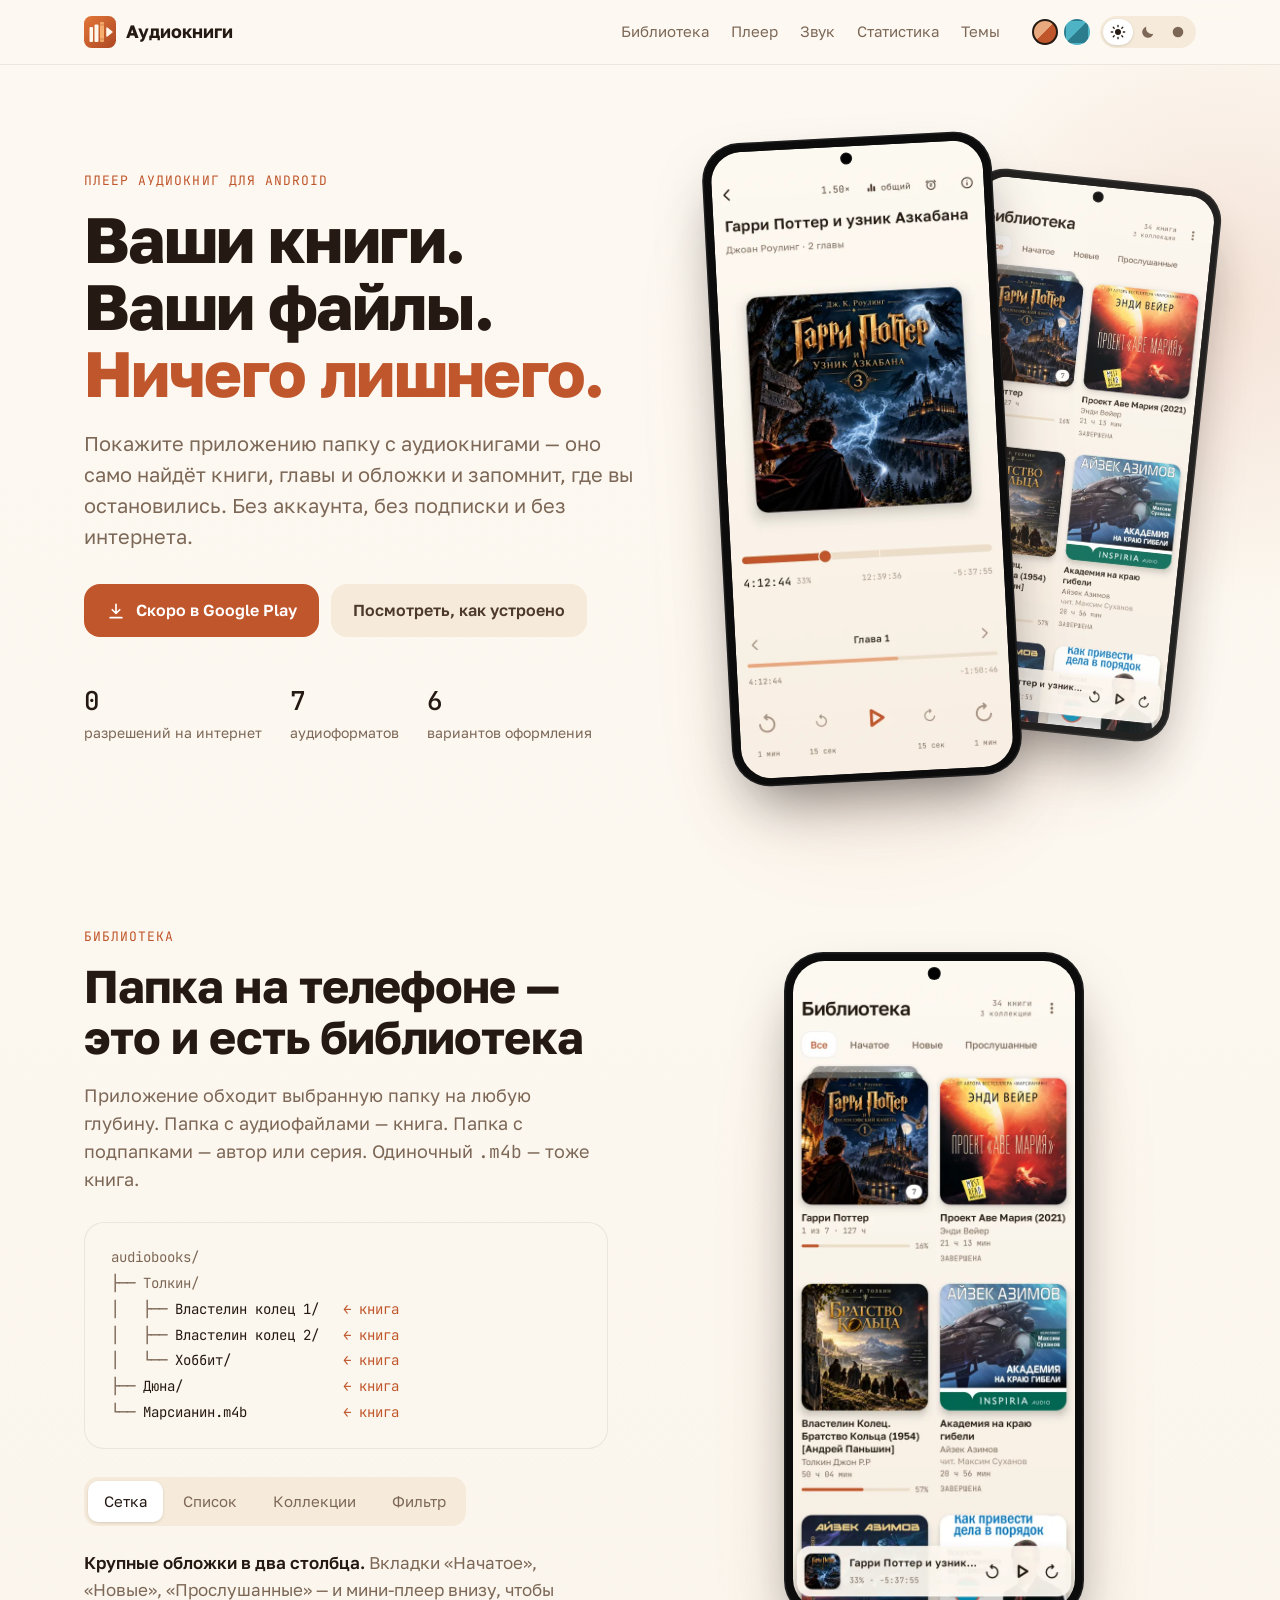
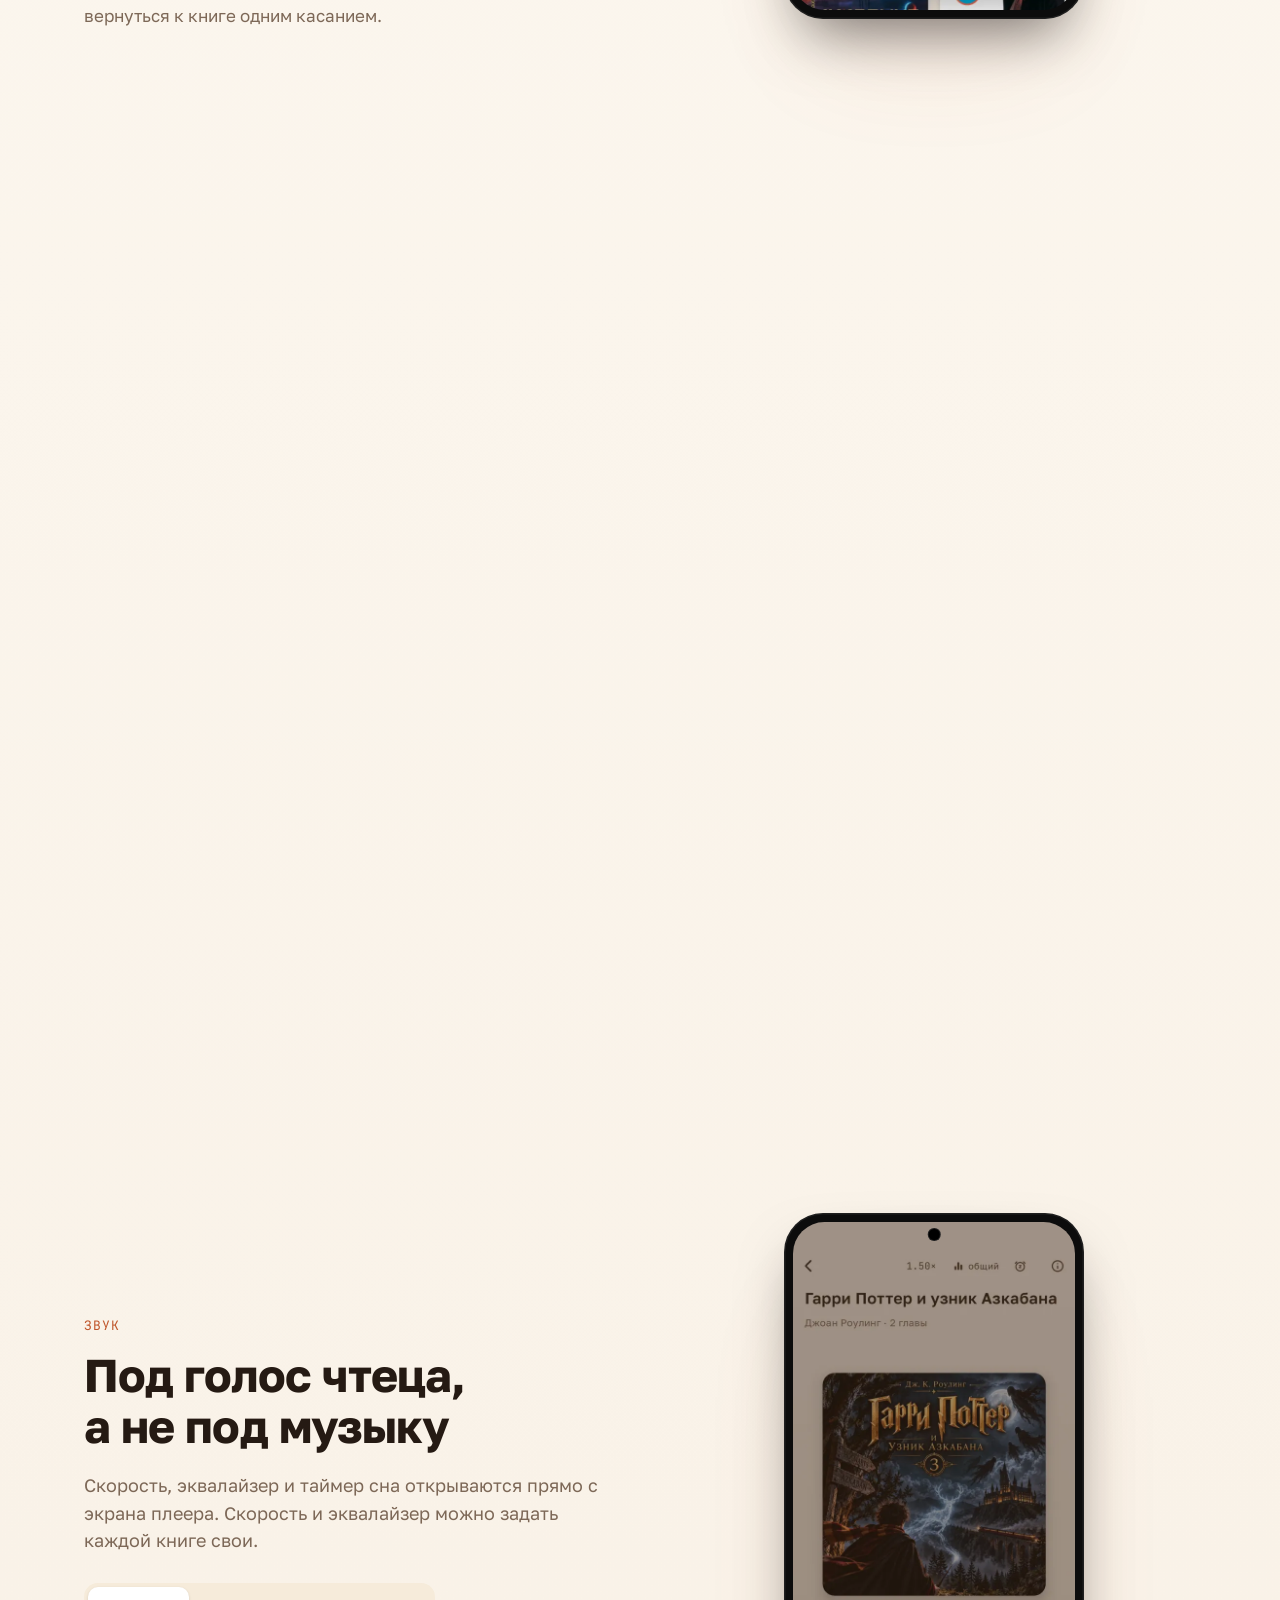
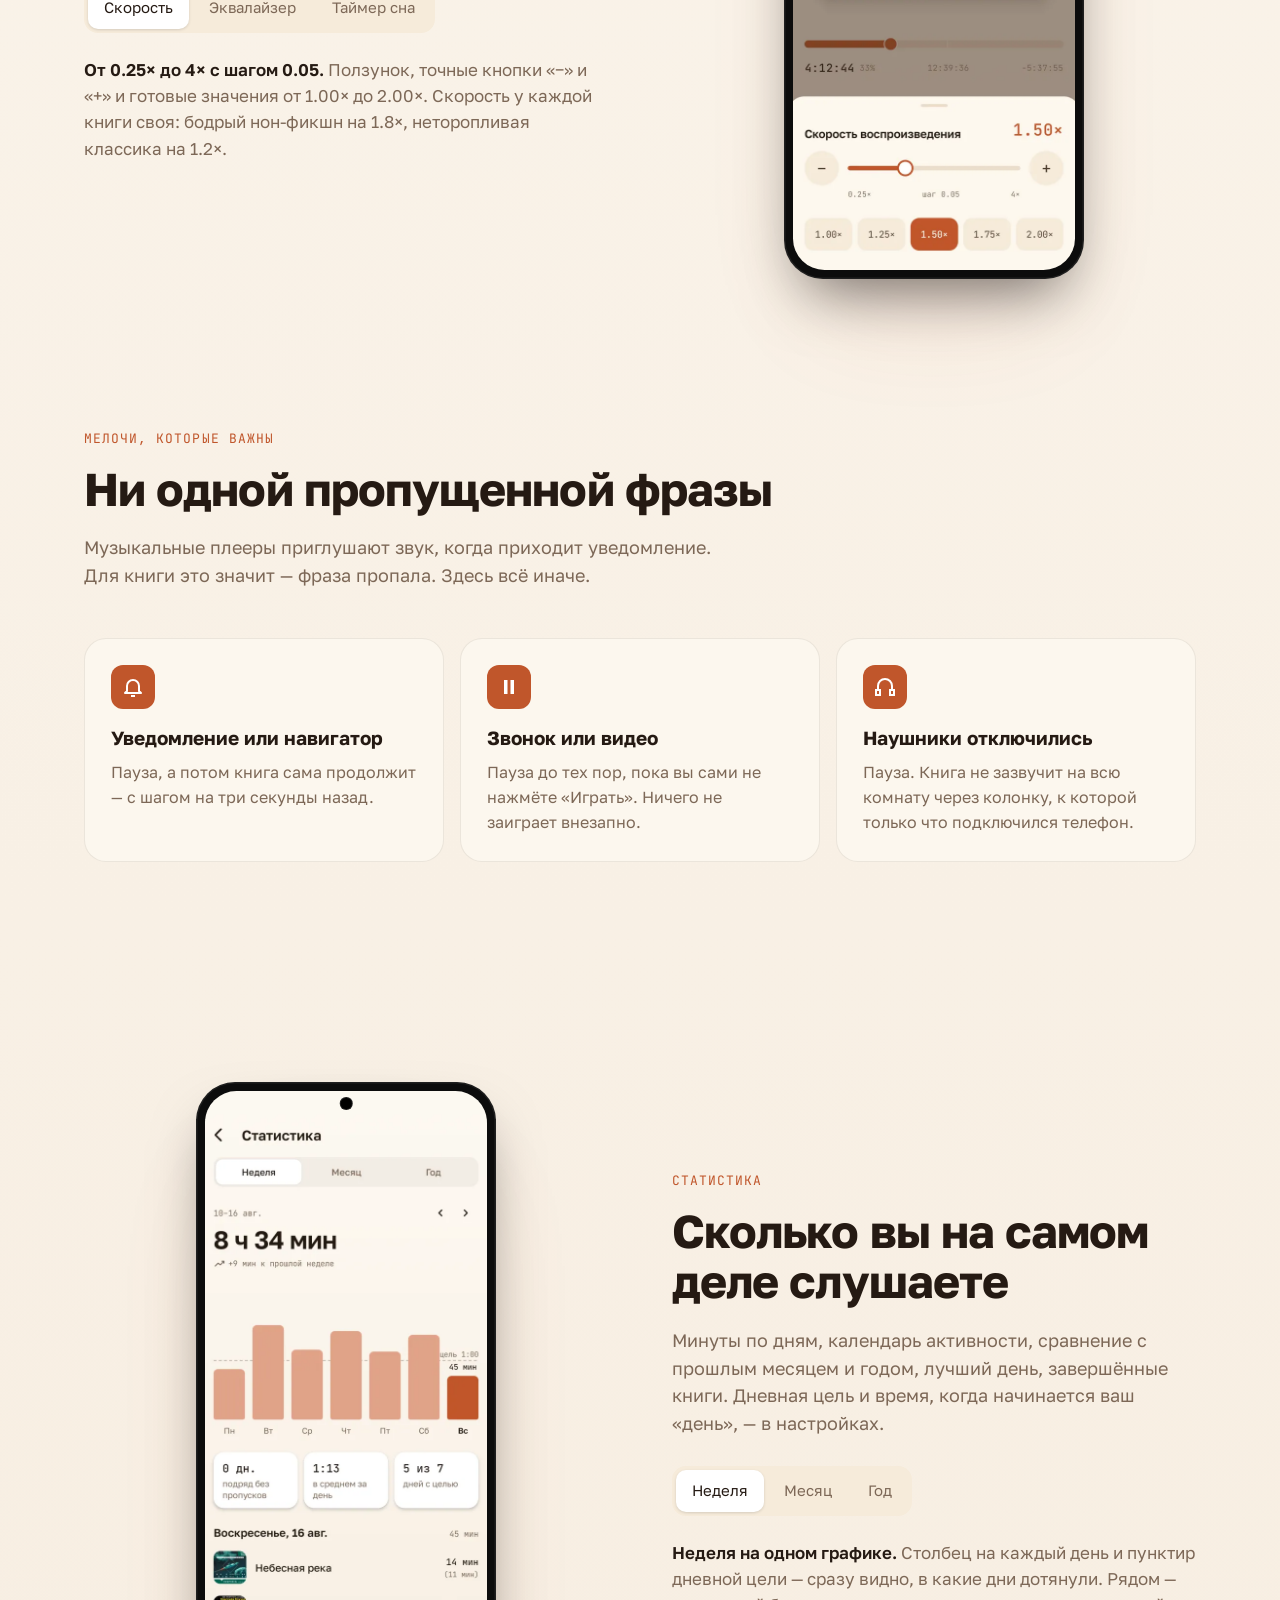
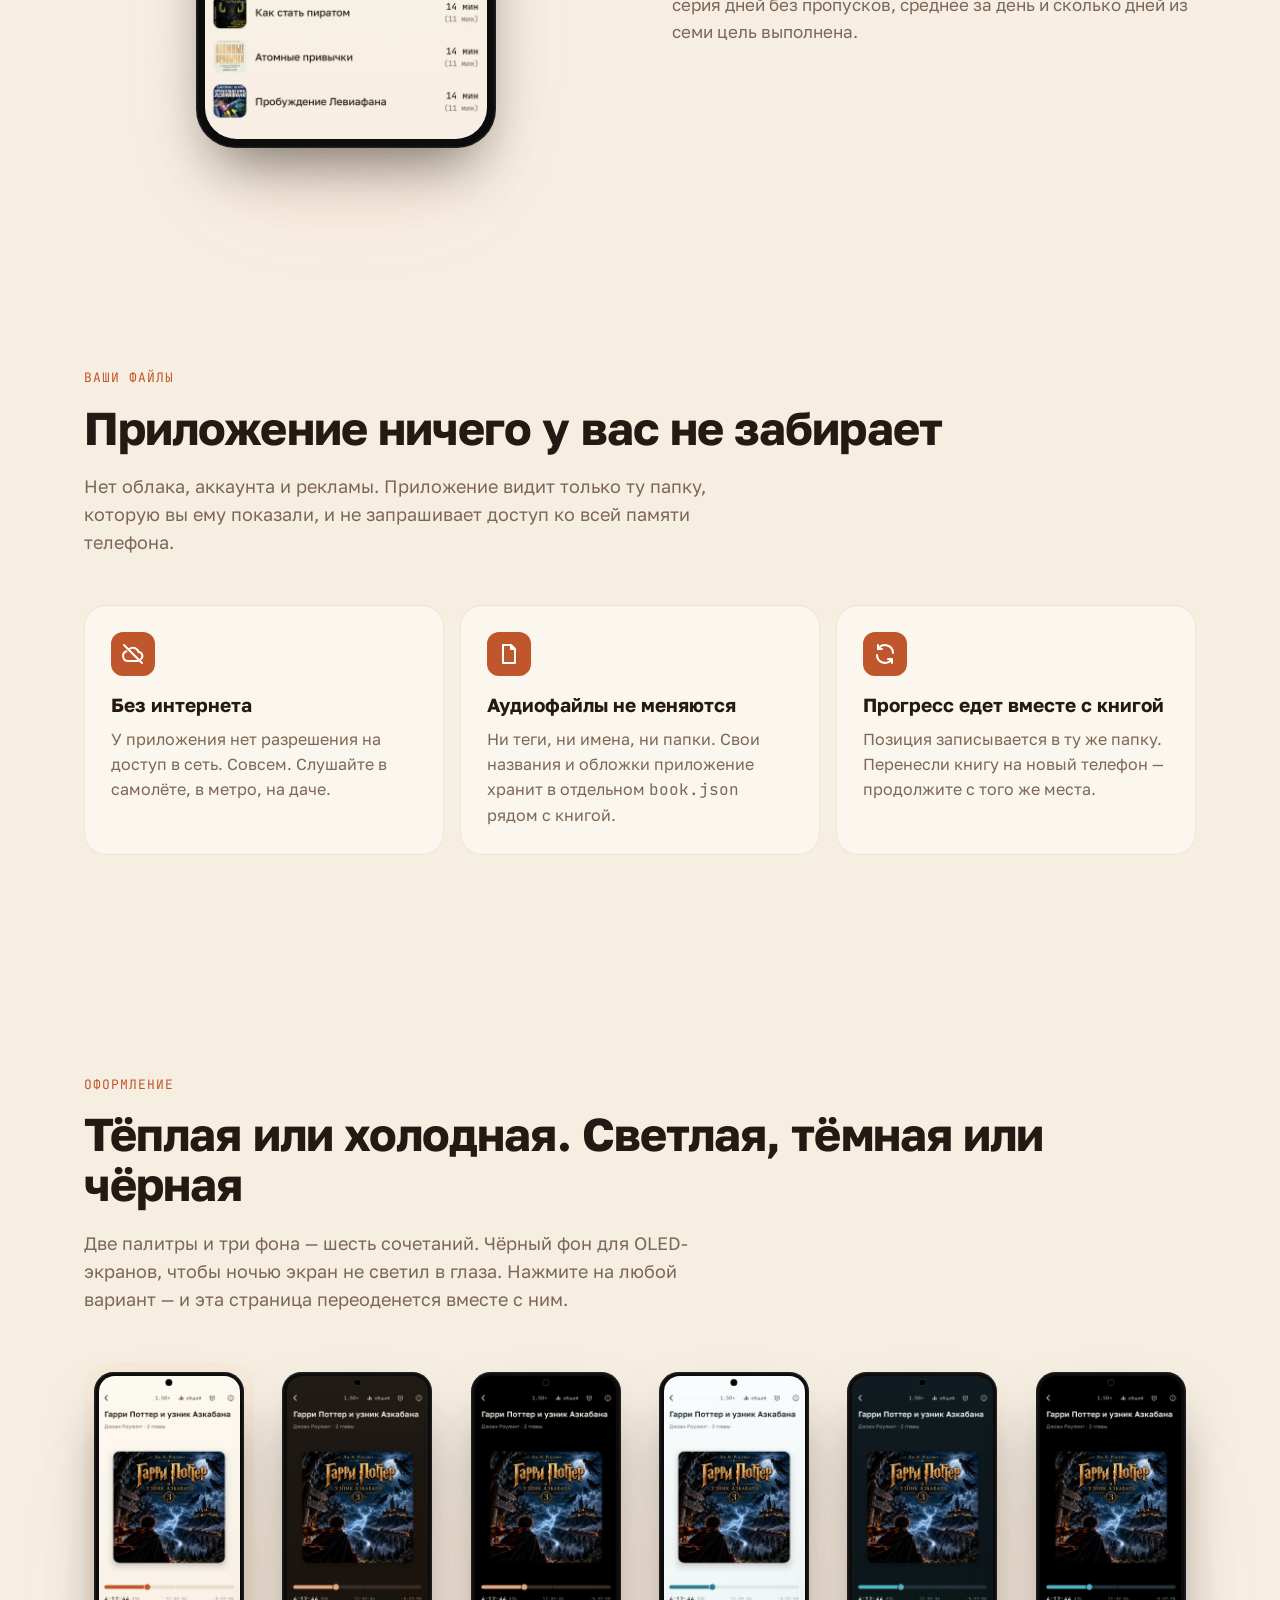
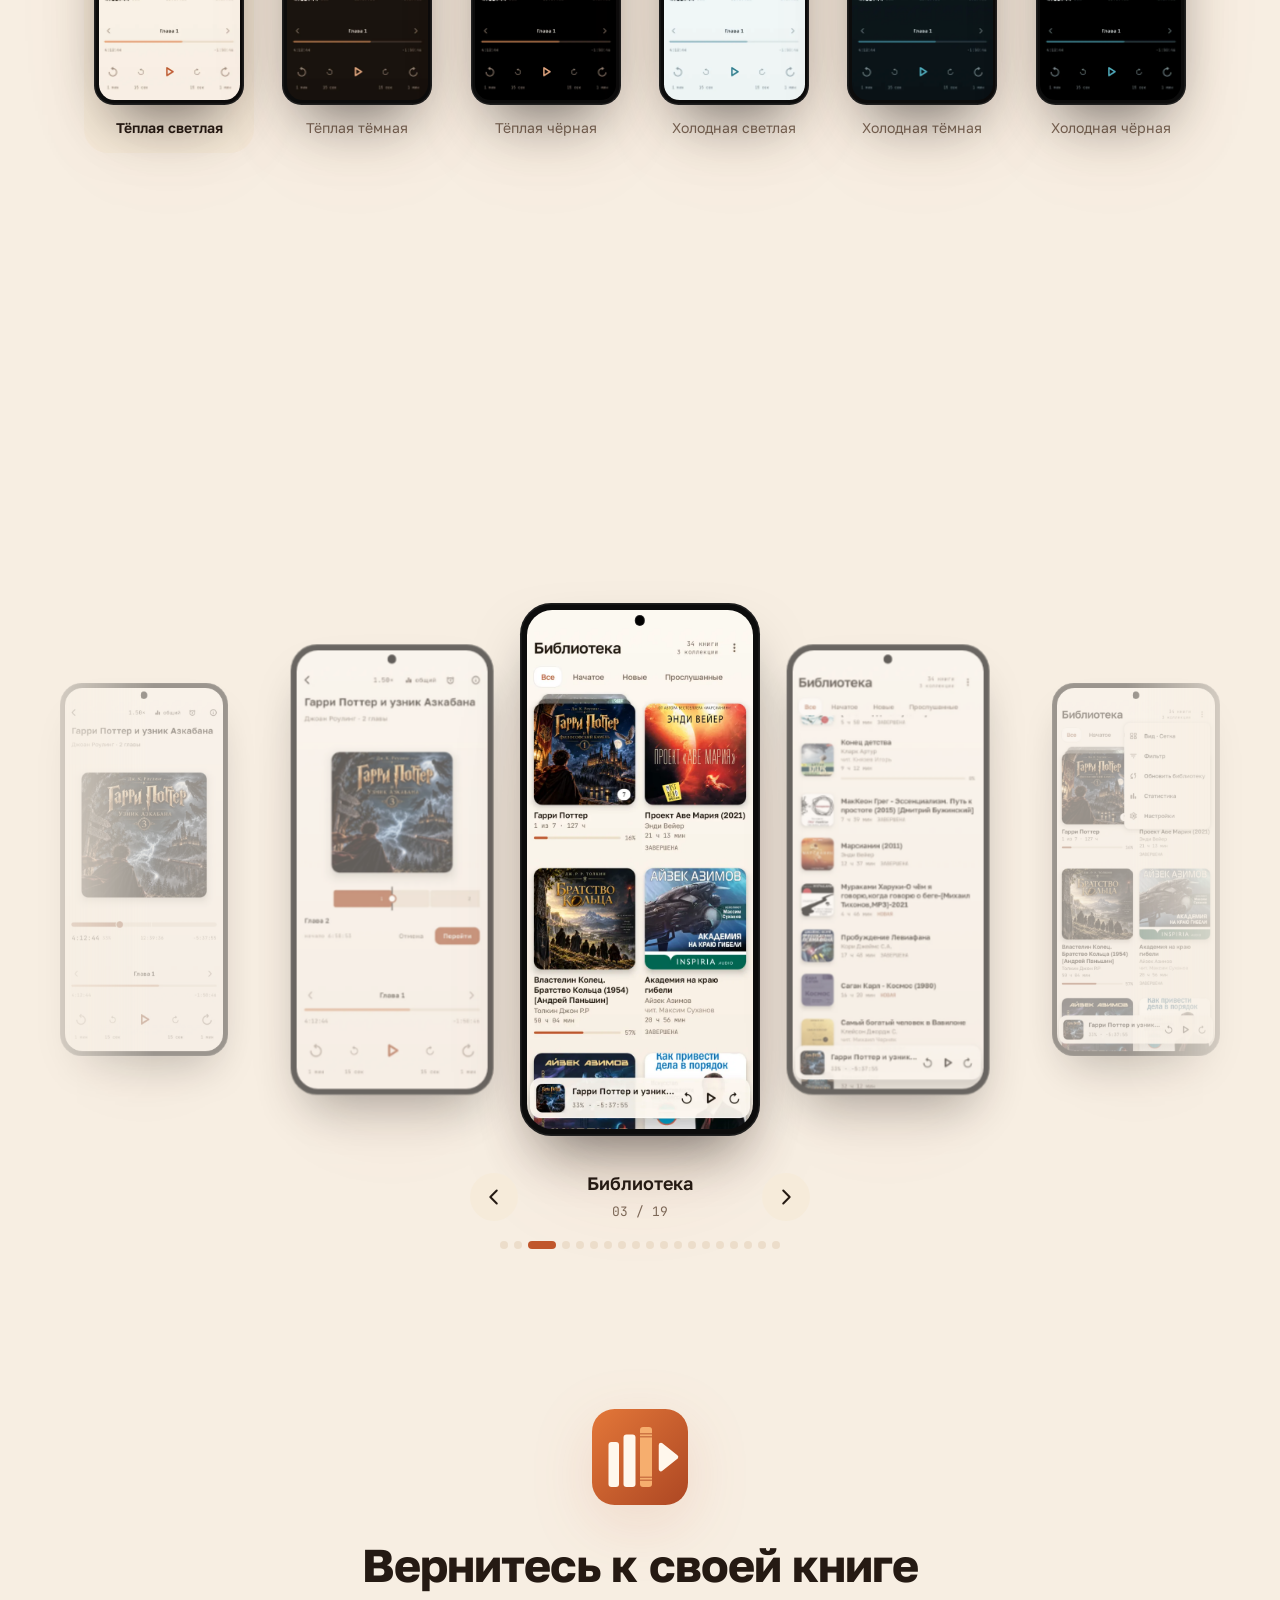
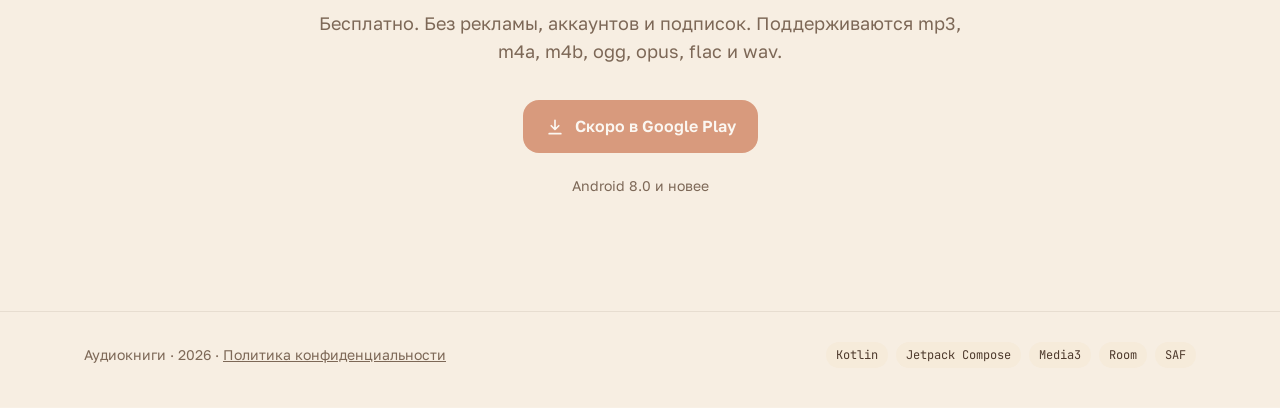
==== commit d67d9446: "Кнопки скачивания ждут публикации в Google Play Страница приложения в Play пока не опубликована, поэ" ====
--- a/index.html
+++ b/index.html
@@ -119,6 +119,8 @@
 .btn.primary:hover { background: var(--accent-pressed); }
 .btn.quiet { background: var(--quiet); color: var(--quiet-text); }
 .btn svg { width: 20px; height: 20px; }
+.btn.soon, .btn.soon:hover { opacity: .55; cursor: default; background: var(--accent); }
+.btn.soon:active { transform: none; }
 
 /* ---------- Телефон ---------- */
 .phone {
@@ -390,8 +392,8 @@
       <h1>Ваши книги.<br>Ваши файлы.<br><em>Ничего лишнего.</em></h1>
       <p class="lead">Покажите приложению папку с аудиокнигами — оно само найдёт книги, главы и обложки и запомнит, где вы остановились. Без аккаунта, без подписки и без интернета.</p>
       <div class="cta">
-        <!-- Ссылка на APK: заменить href, когда появится релиз -->
-        <a class="btn primary" href="#download"><svg><use href="#i-download"/></svg>Скачать для Android</a>
+        <!-- Когда приложение появится в Google Play: href="https://play.google.com/store/apps/details?id=io.github.oasan.audiobookplayer" и текст «Скачать в Google Play» -->
+        <a class="btn primary" href="#download"><svg><use href="#i-download"/></svg>Скоро в Google Play</a>
         <a class="btn quiet" href="#library">Посмотреть, как устроено</a>
       </div>
       <div class="facts">
@@ -570,8 +572,9 @@
     <h2>Вернитесь к своей книге</h2>
     <p class="sub">Бесплатно. Без рекламы, аккаунтов и подписок. Поддерживаются mp3, m4a, m4b, ogg, opus, flac и wav.</p>
     <div class="cta">
-      <!-- Ссылка на APK: заменить href, когда появится релиз -->
-      <a class="btn primary" href="#download"><svg><use href="#i-download"/></svg>Скачать APK</a>
+      <!-- Когда приложение появится в Google Play: заменить на
+           <a class="btn primary" href="https://play.google.com/store/apps/details?id=io.github.oasan.audiobookplayer"><svg><use href="#i-download"/></svg>Скачать в Google Play</a> -->
+      <span class="btn primary soon" aria-disabled="true"><svg><use href="#i-download"/></svg>Скоро в Google Play</span>
     </div>
     <p class="req">Android 8.0 и новее</p>
   </div>
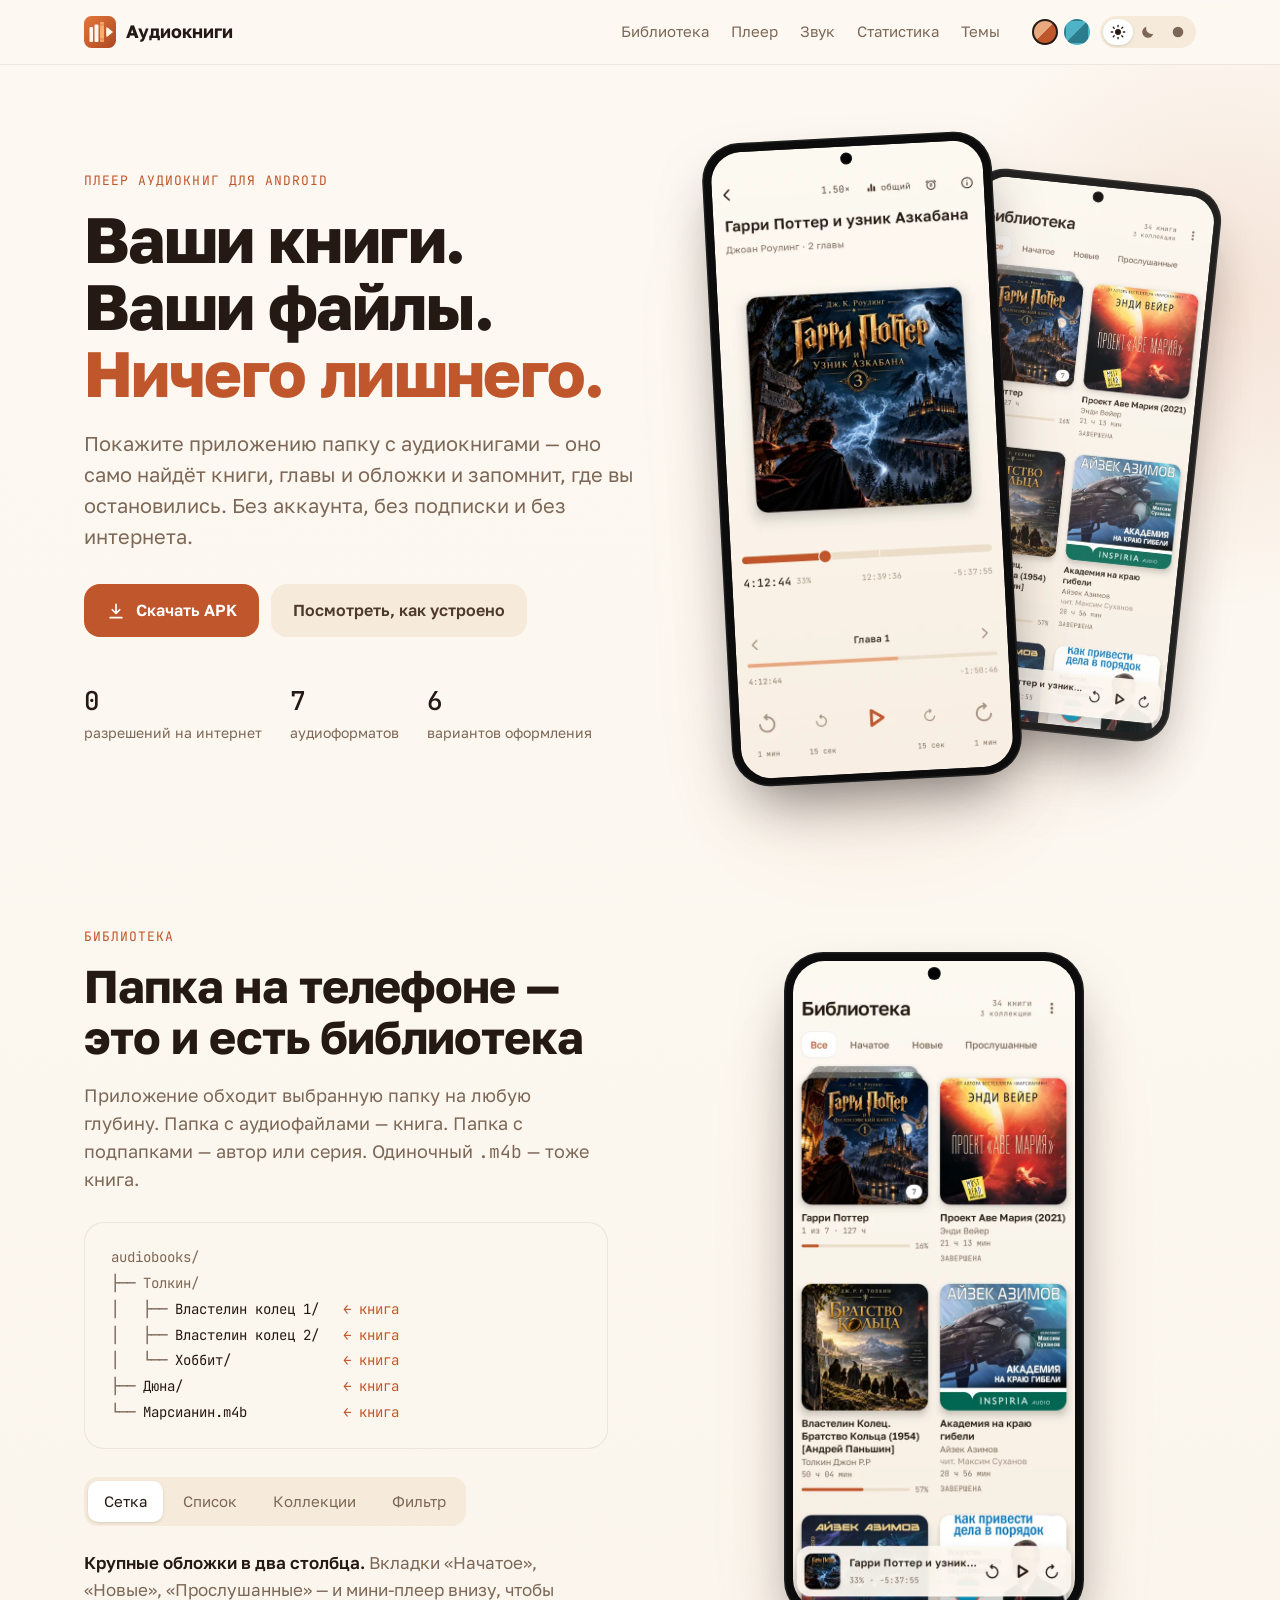
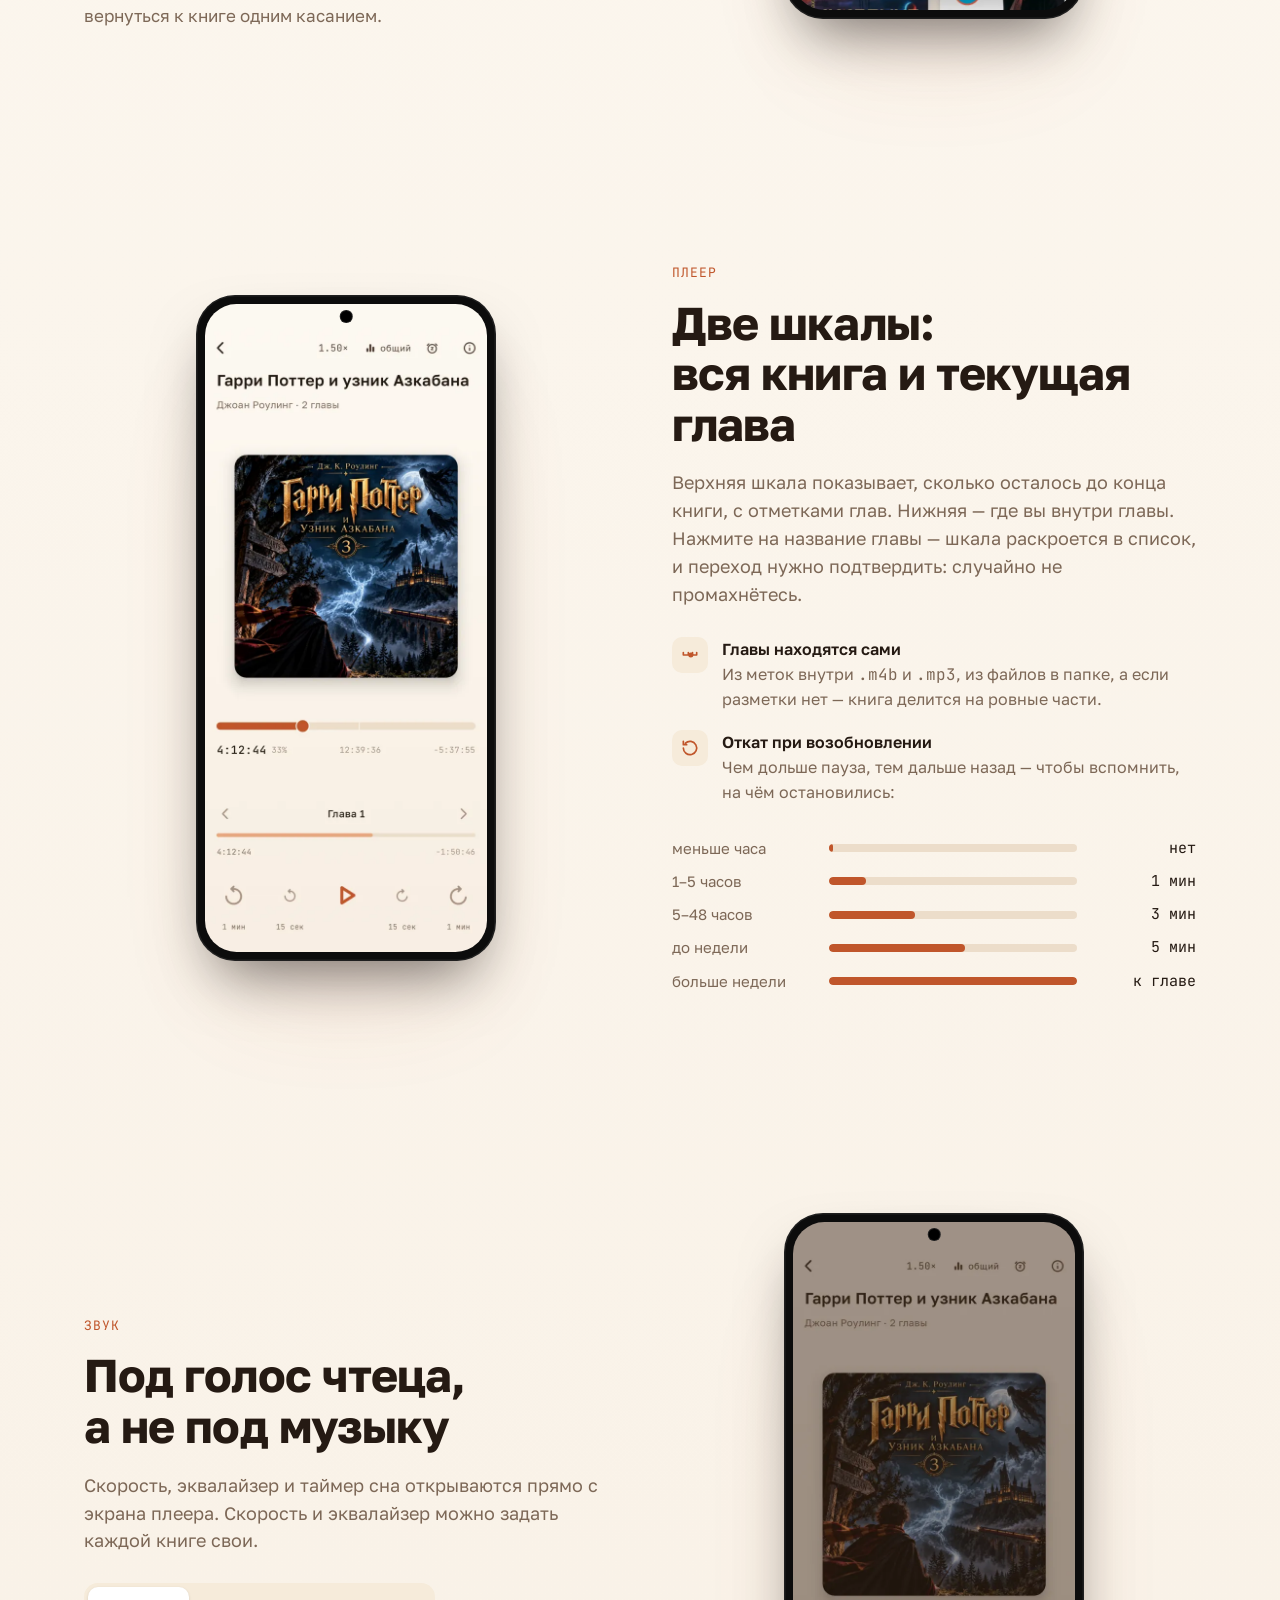
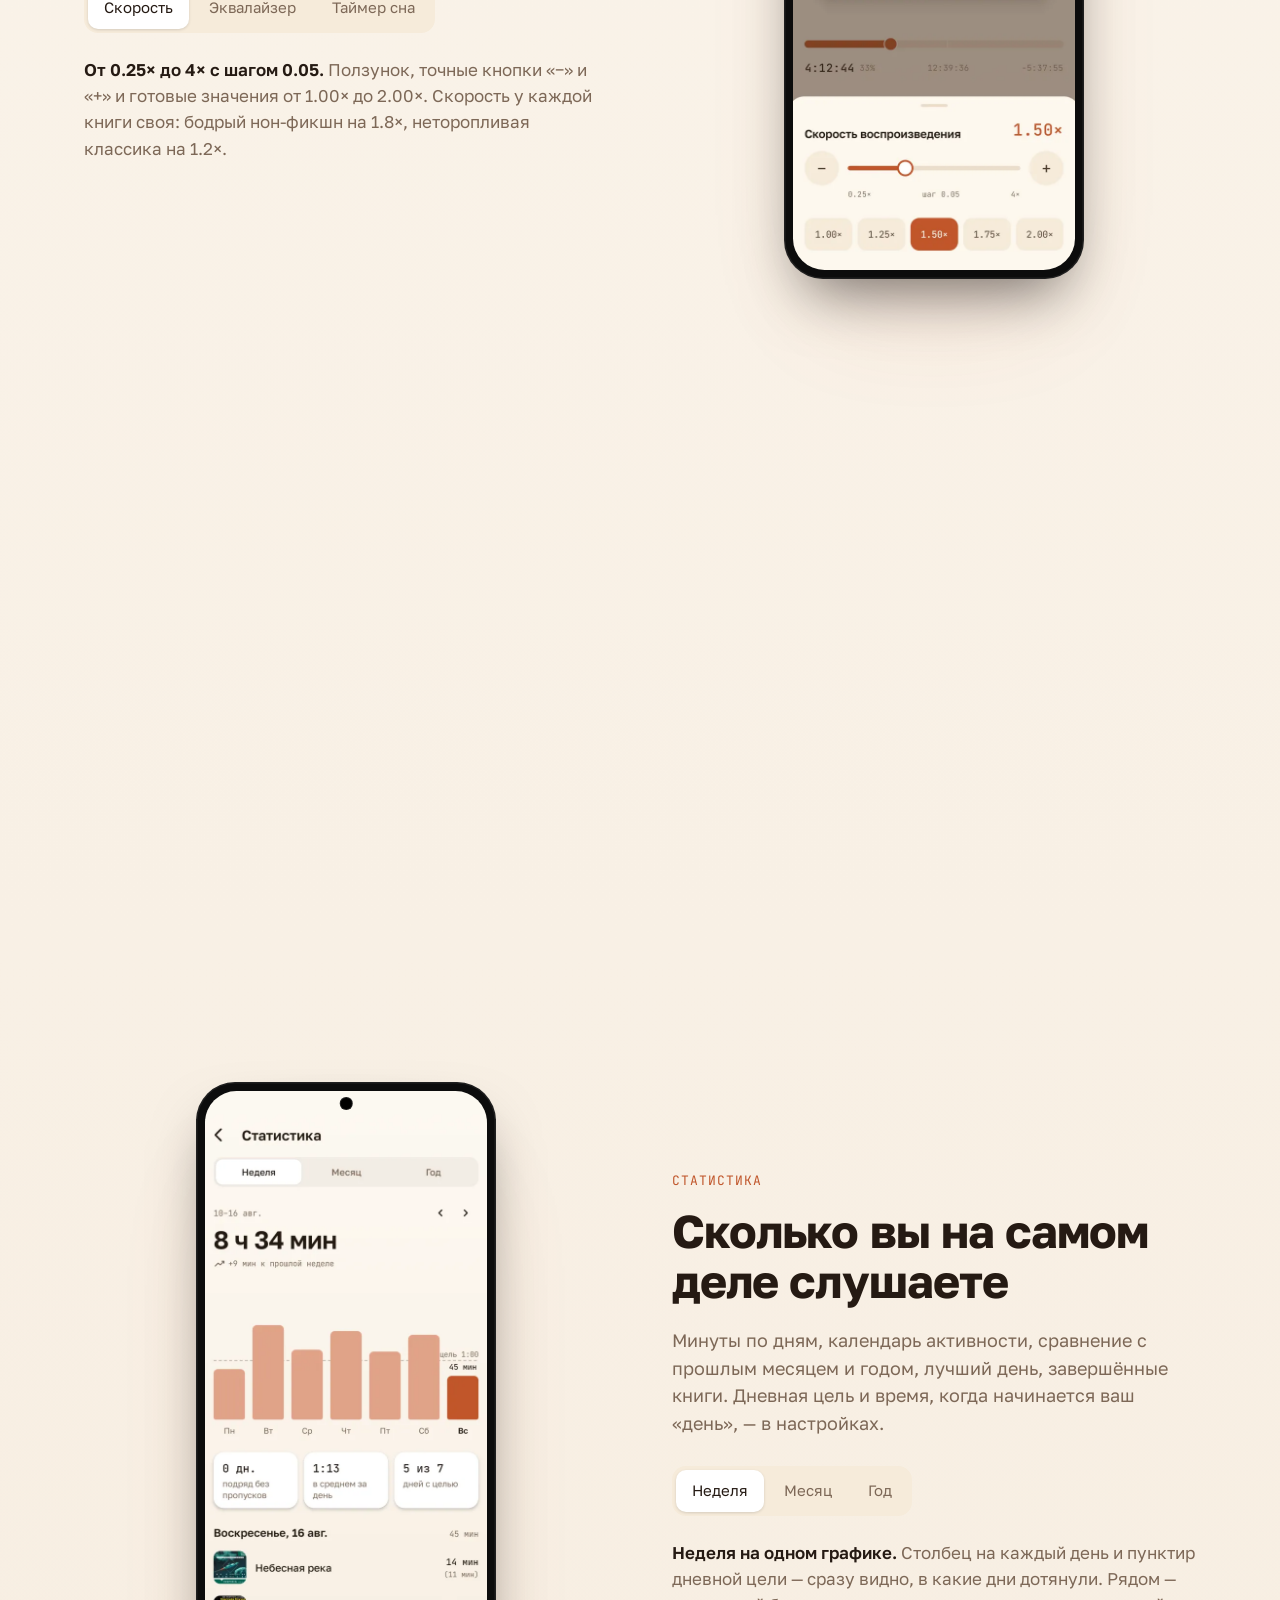
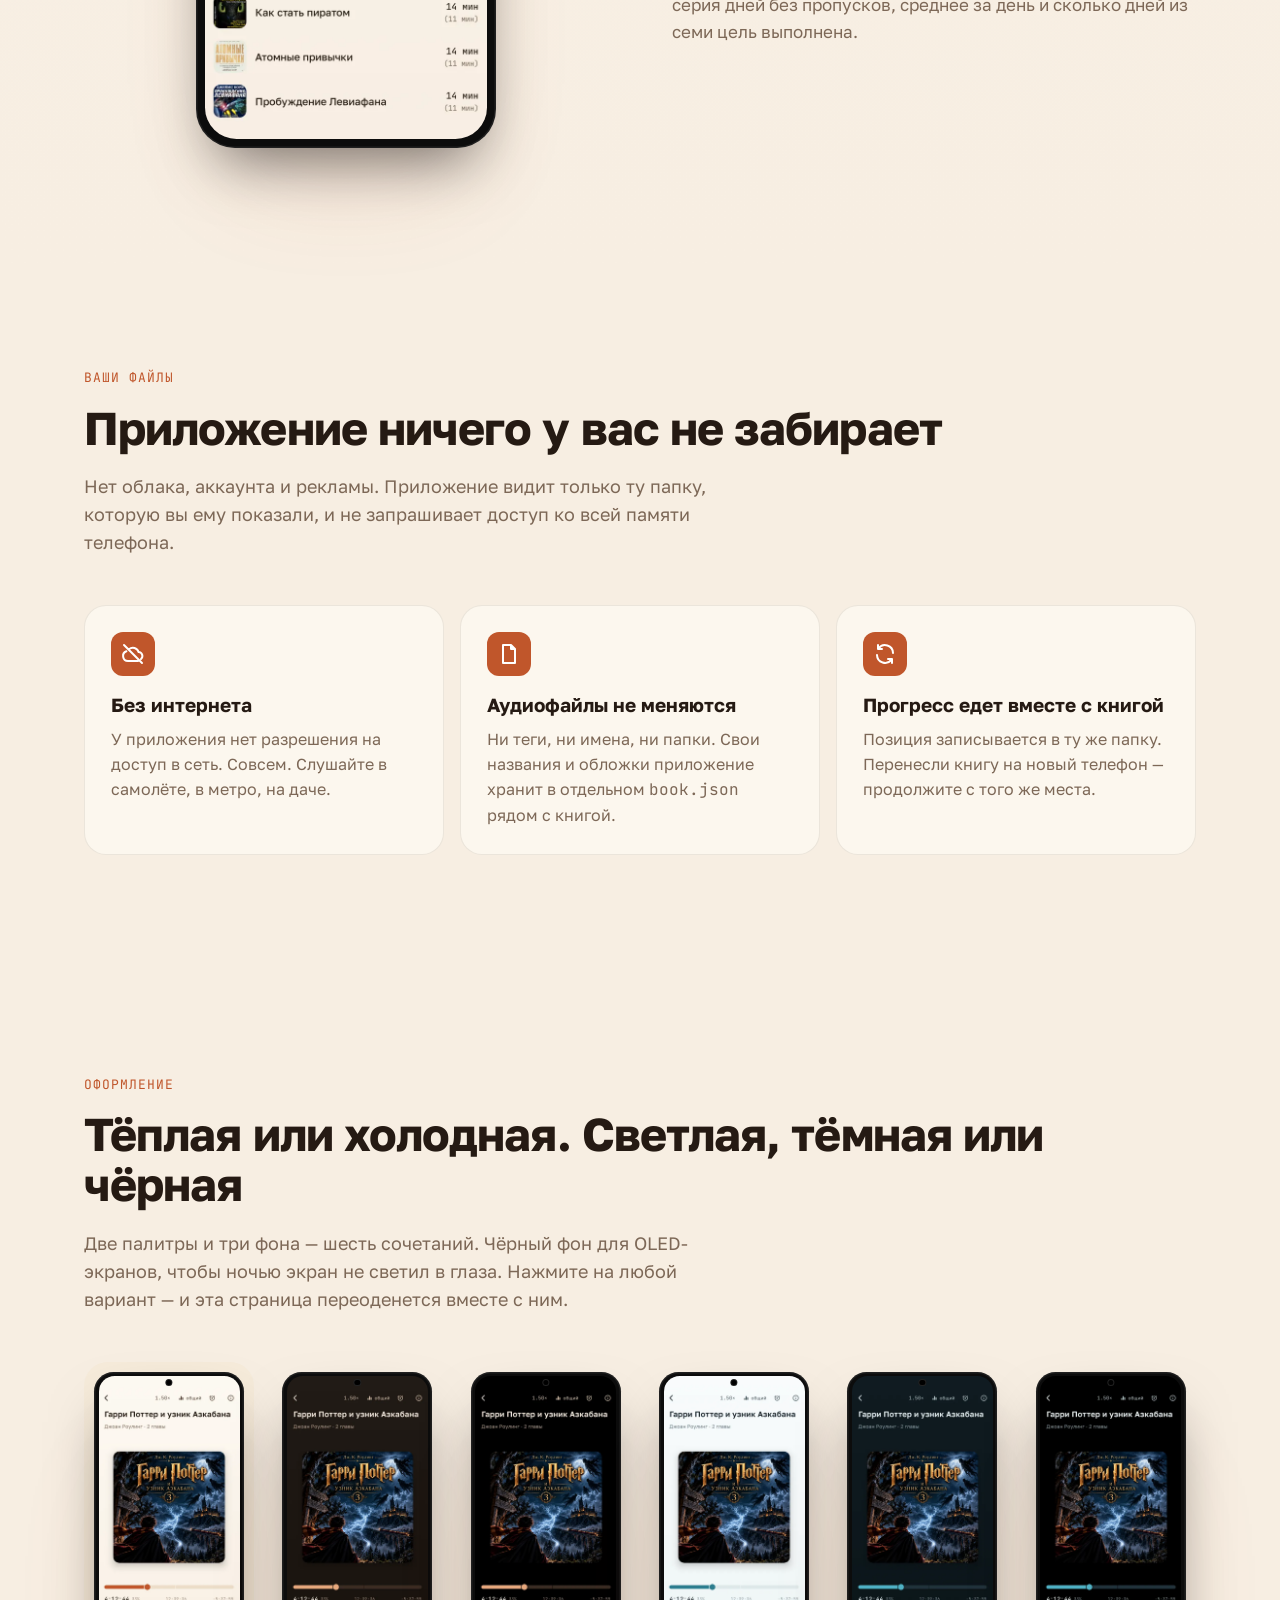
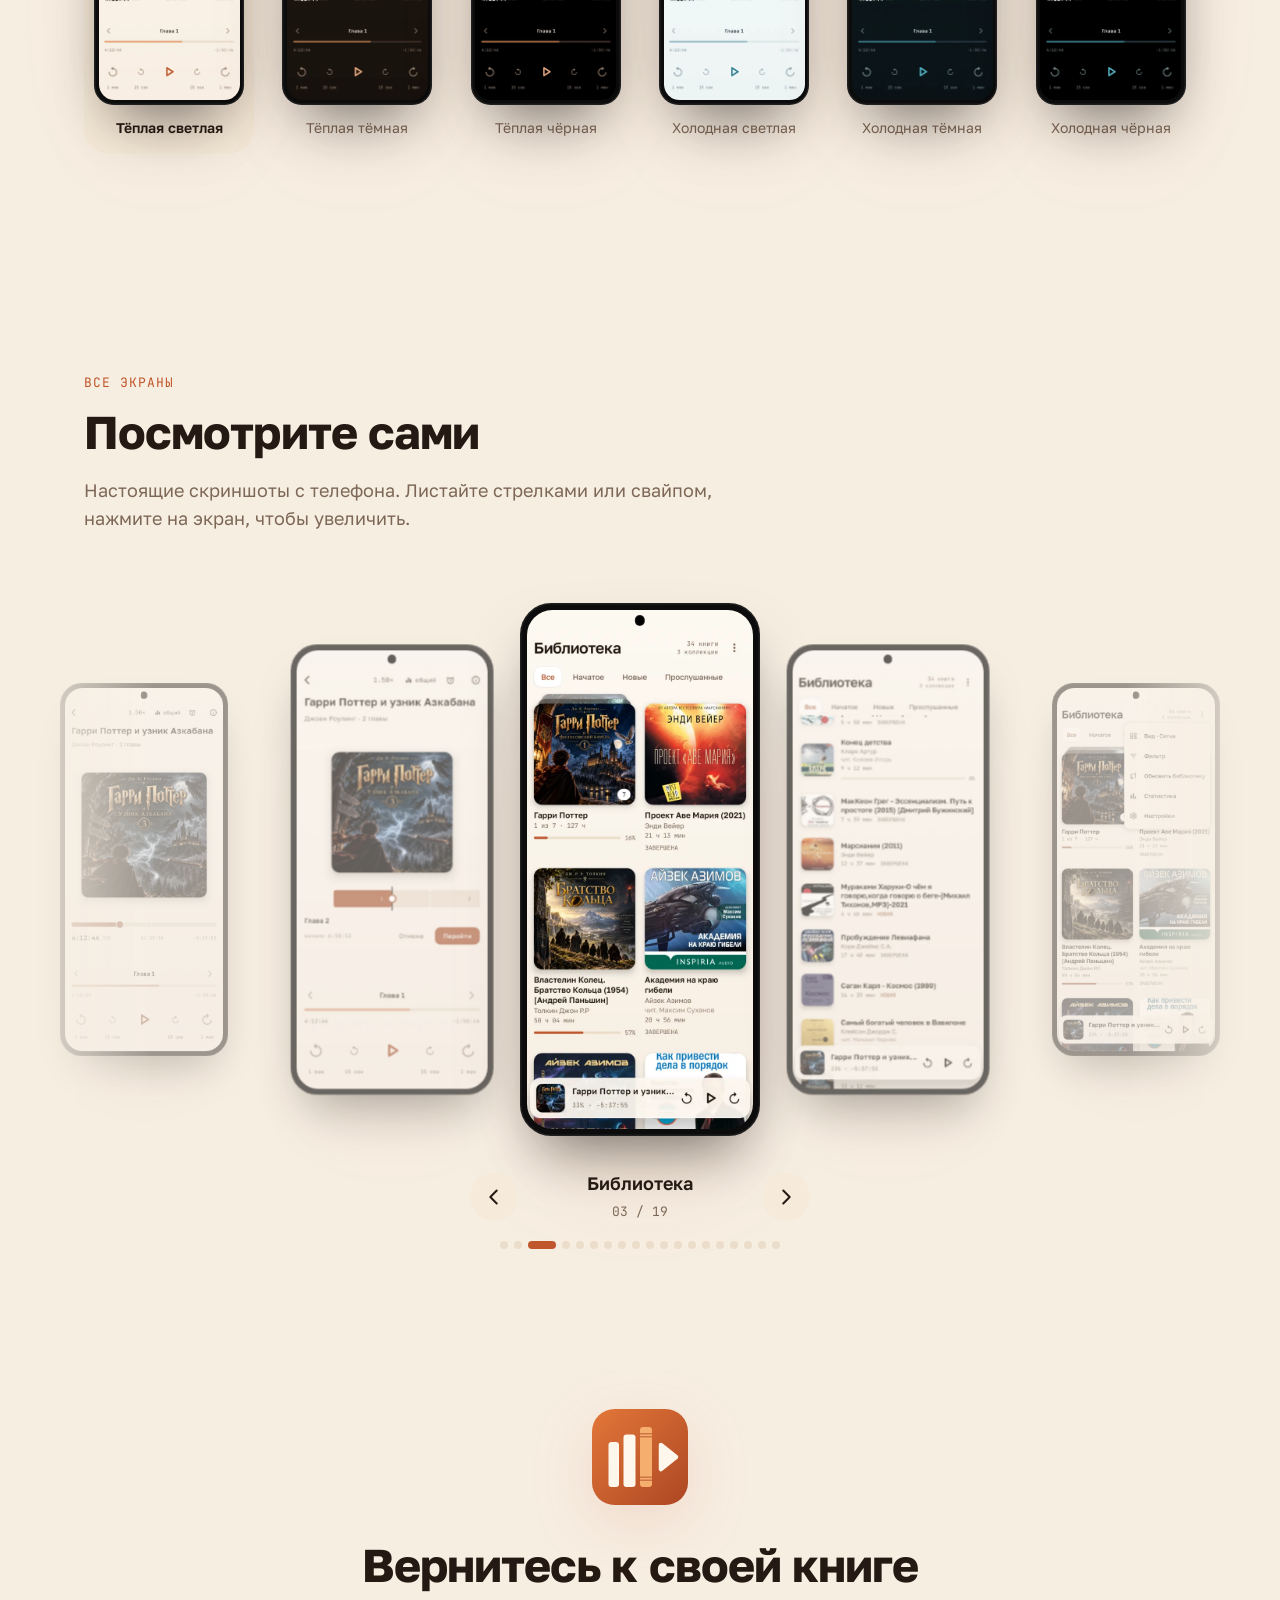
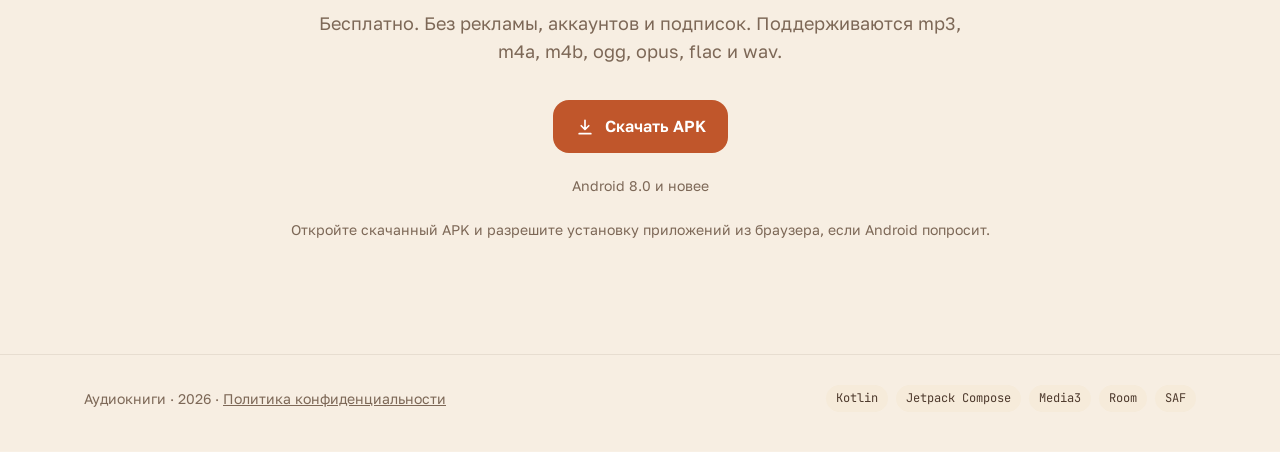
==== commit 1c2c8347: "Добавлено скачивание APK из GitHub Releases" ====
--- a/index.html
+++ b/index.html
@@ -119,8 +119,6 @@
 .btn.primary:hover { background: var(--accent-pressed); }
 .btn.quiet { background: var(--quiet); color: var(--quiet-text); }
 .btn svg { width: 20px; height: 20px; }
-.btn.soon, .btn.soon:hover { opacity: .55; cursor: default; background: var(--accent); }
-.btn.soon:active { transform: none; }
 
 /* ---------- Телефон ---------- */
 .phone {
@@ -392,8 +390,7 @@
       <h1>Ваши книги.<br>Ваши файлы.<br><em>Ничего лишнего.</em></h1>
       <p class="lead">Покажите приложению папку с аудиокнигами — оно само найдёт книги, главы и обложки и запомнит, где вы остановились. Без аккаунта, без подписки и без интернета.</p>
       <div class="cta">
-        <!-- Когда приложение появится в Google Play: href="https://play.google.com/store/apps/details?id=io.github.oasan.audiobookplayer" и текст «Скачать в Google Play» -->
-        <a class="btn primary" href="#download"><svg><use href="#i-download"/></svg>Скоро в Google Play</a>
+        <a class="btn primary" href="https://github.com/oasan/audiobookplayer-site/releases/latest/download/audiobookplayer.apk"><svg aria-hidden="true"><use href="#i-download"/></svg>Скачать APK</a>
         <a class="btn quiet" href="#library">Посмотреть, как устроено</a>
       </div>
       <div class="facts">
@@ -572,11 +569,10 @@
     <h2>Вернитесь к своей книге</h2>
     <p class="sub">Бесплатно. Без рекламы, аккаунтов и подписок. Поддерживаются mp3, m4a, m4b, ogg, opus, flac и wav.</p>
     <div class="cta">
-      <!-- Когда приложение появится в Google Play: заменить на
-           <a class="btn primary" href="https://play.google.com/store/apps/details?id=io.github.oasan.audiobookplayer"><svg><use href="#i-download"/></svg>Скачать в Google Play</a> -->
-      <span class="btn primary soon" aria-disabled="true"><svg><use href="#i-download"/></svg>Скоро в Google Play</span>
+      <a class="btn primary" href="https://github.com/oasan/audiobookplayer-site/releases/latest/download/audiobookplayer.apk"><svg aria-hidden="true"><use href="#i-download"/></svg>Скачать APK</a>
     </div>
     <p class="req">Android 8.0 и новее</p>
+    <p class="req">Откройте скачанный APK и разрешите установку приложений из браузера, если Android попросит.</p>
   </div>
 </section>
 </main>
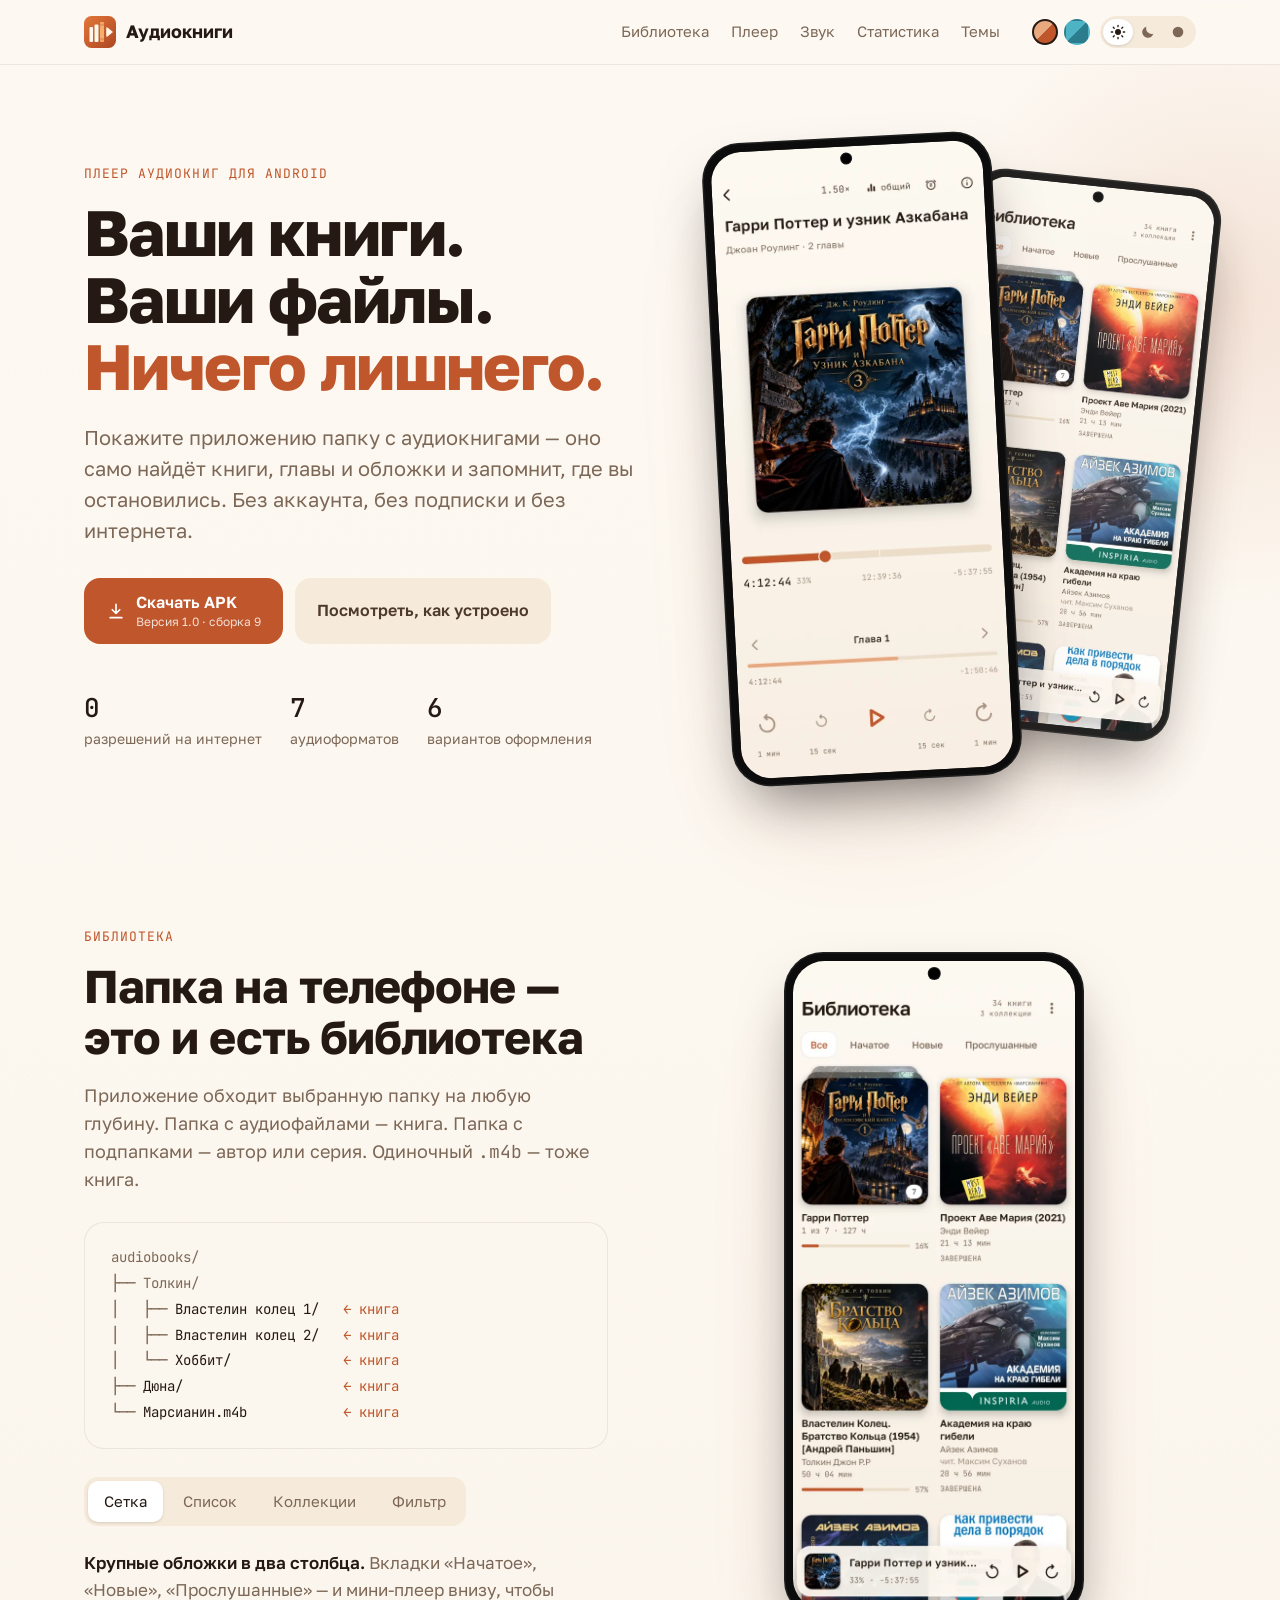
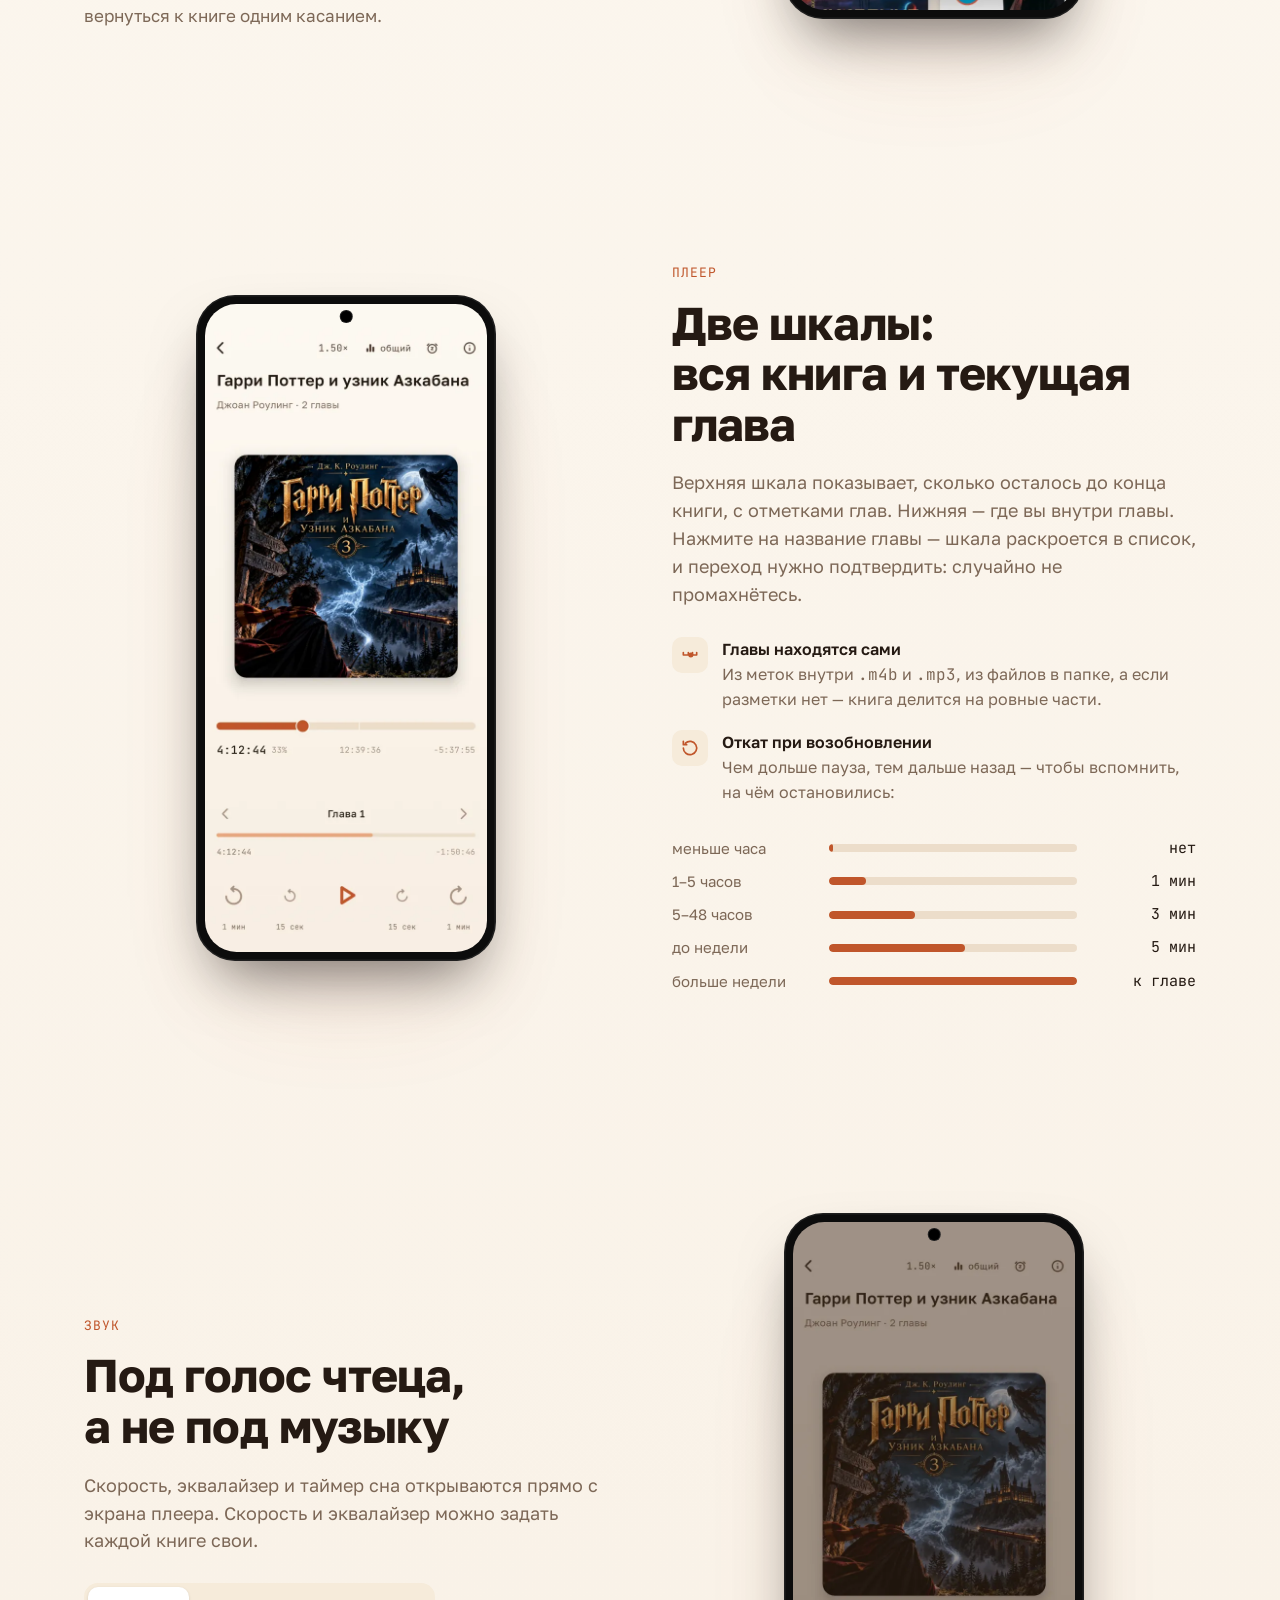
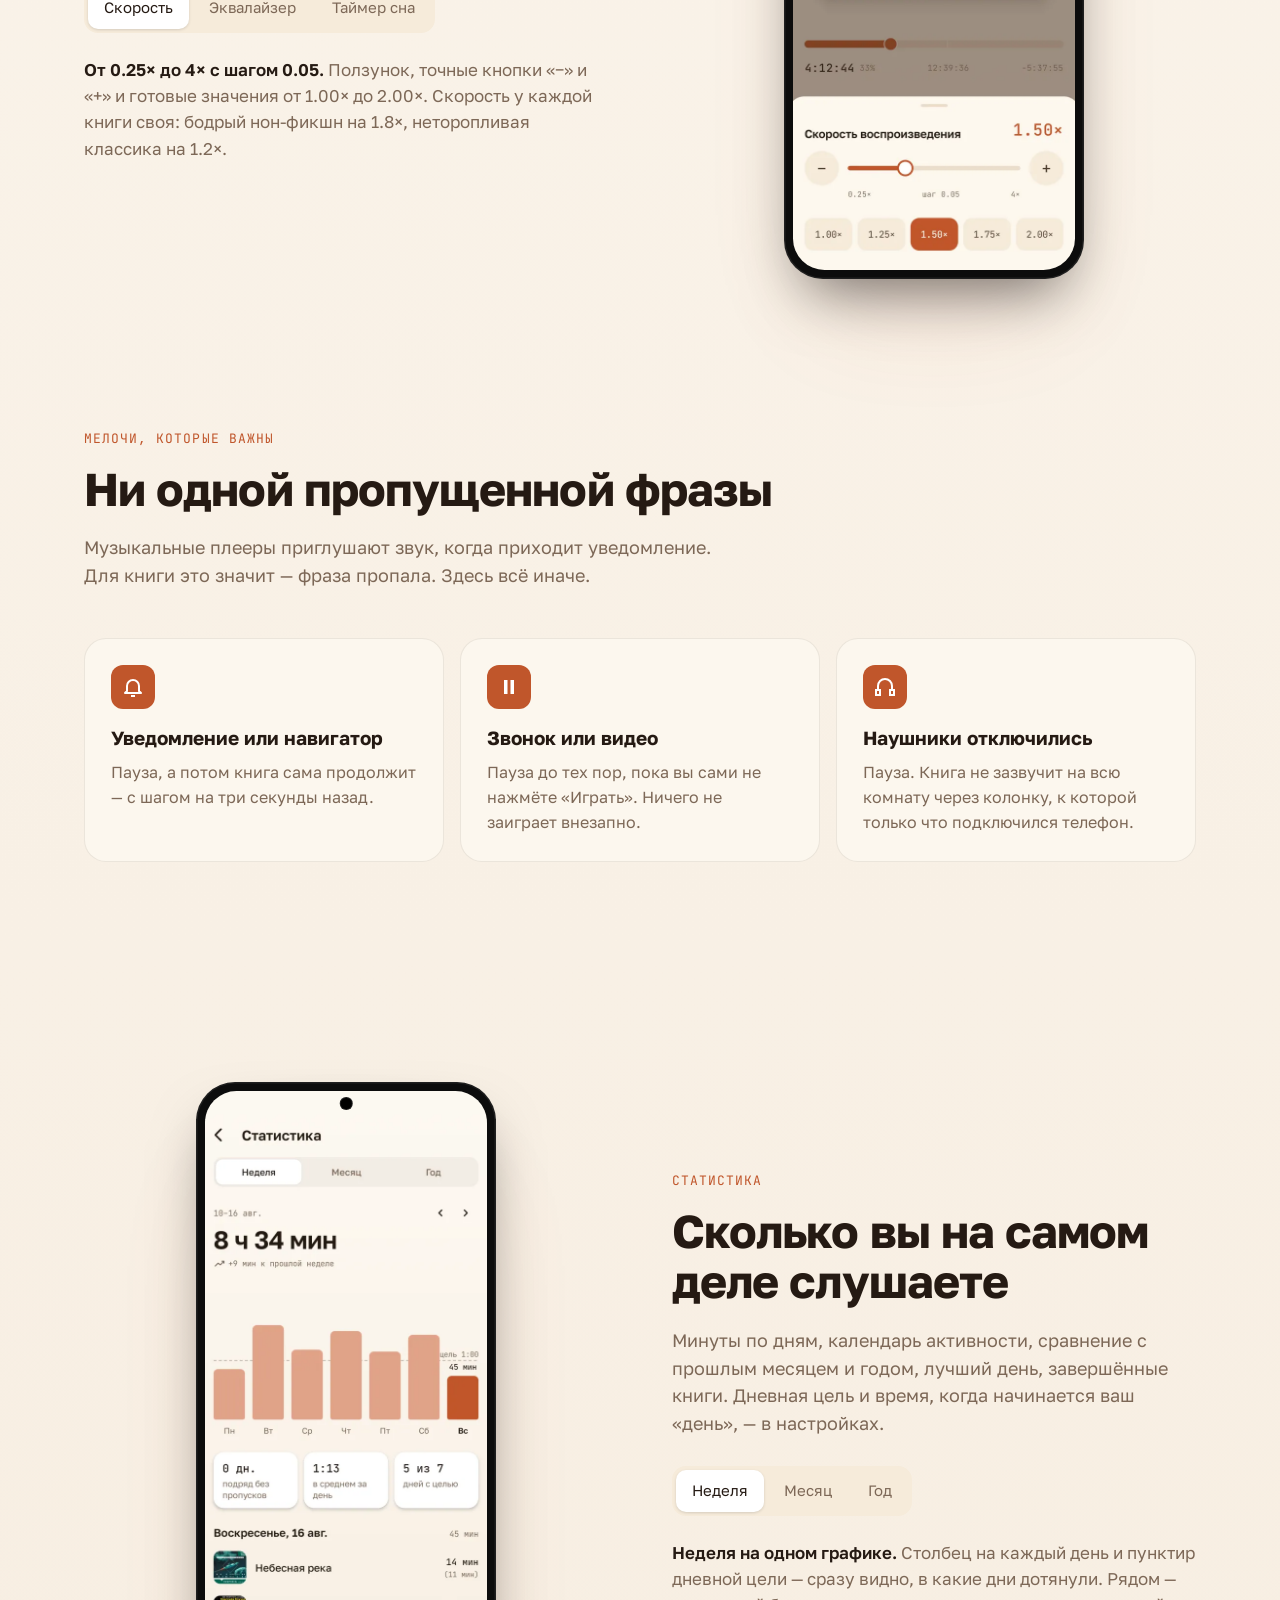
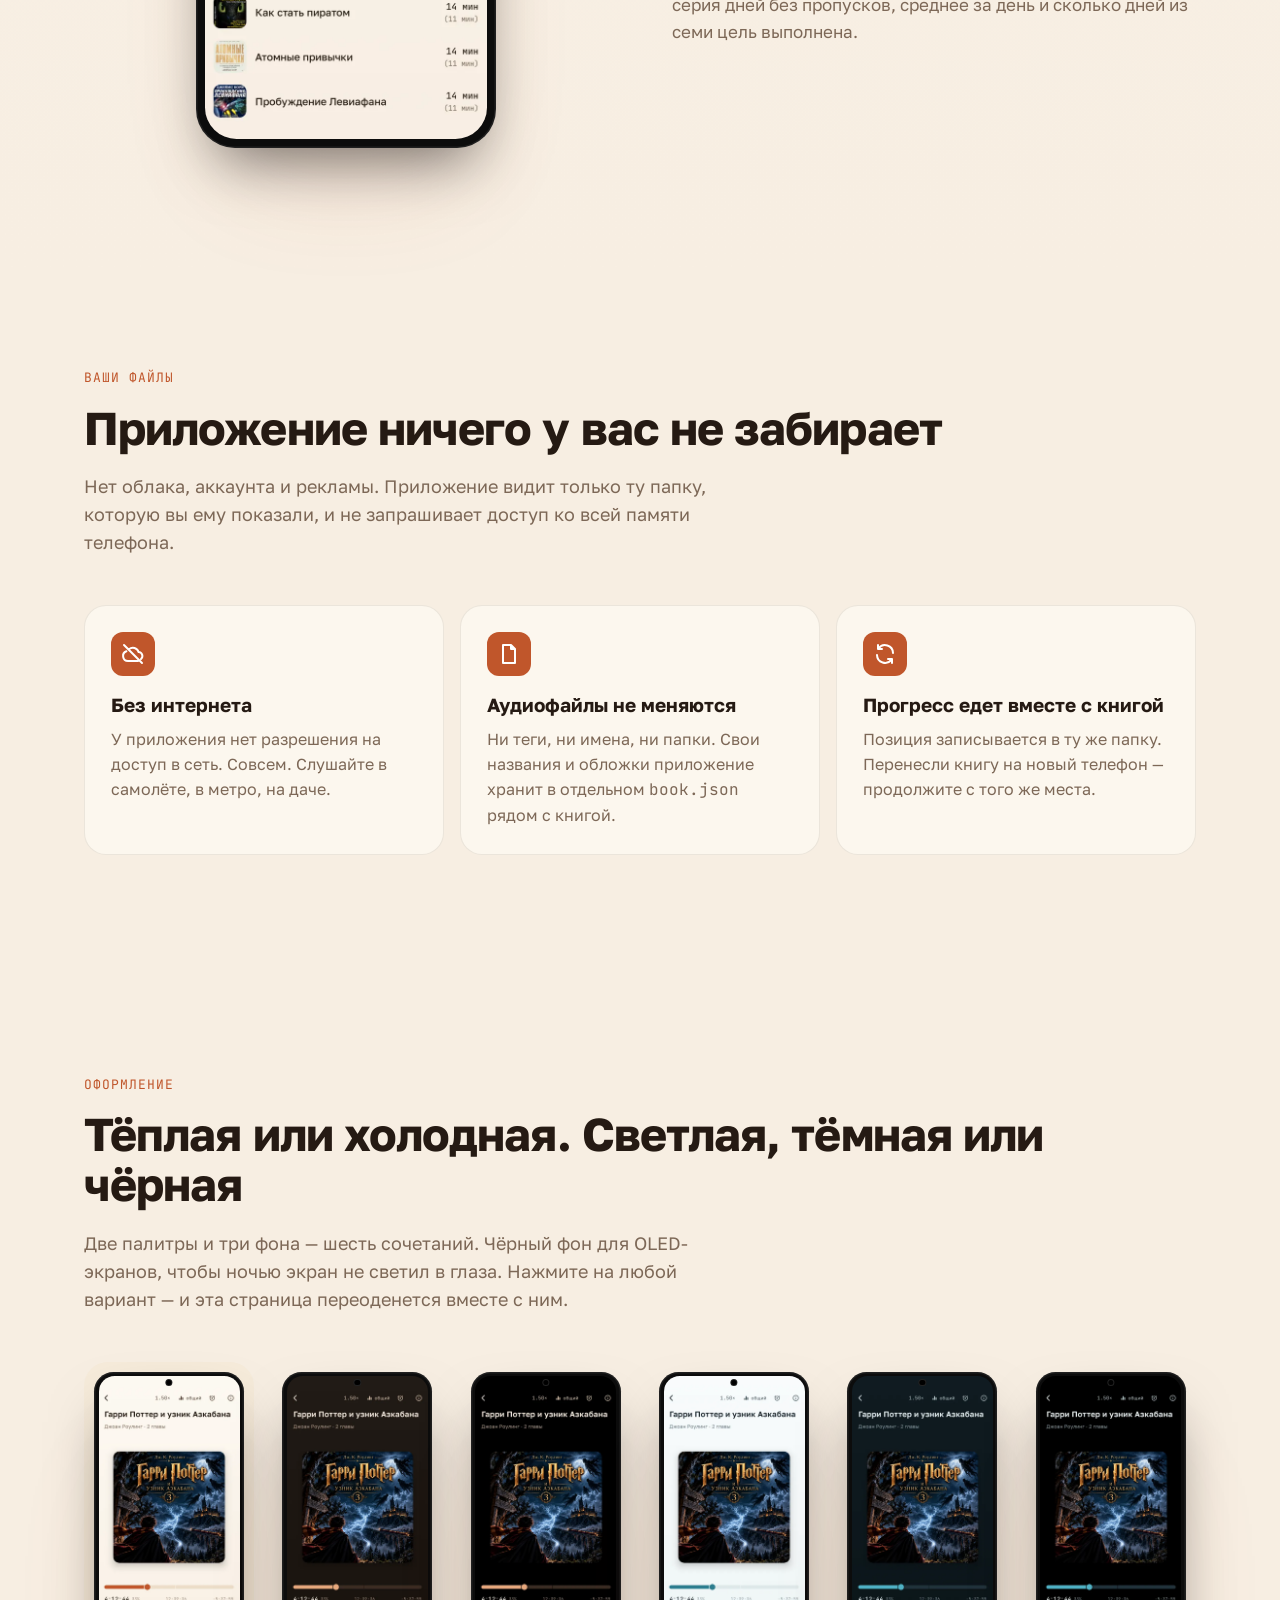
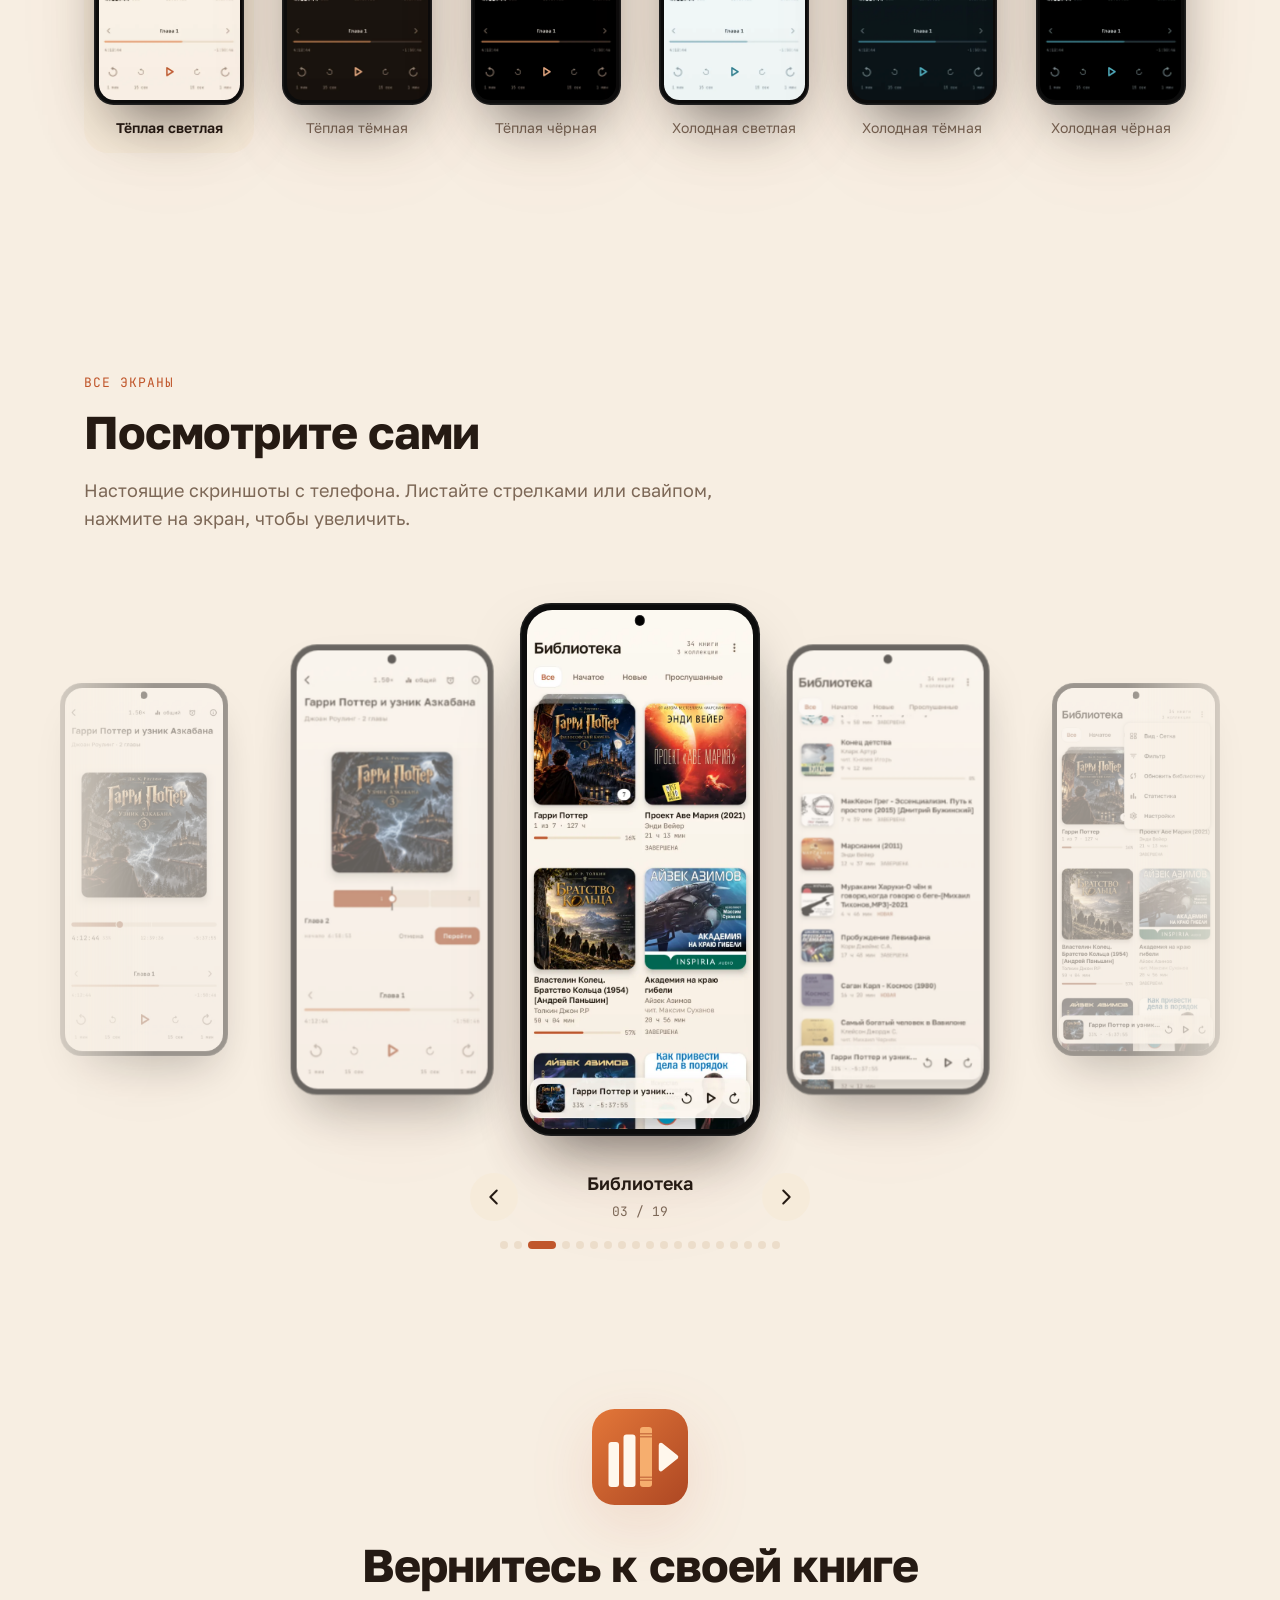
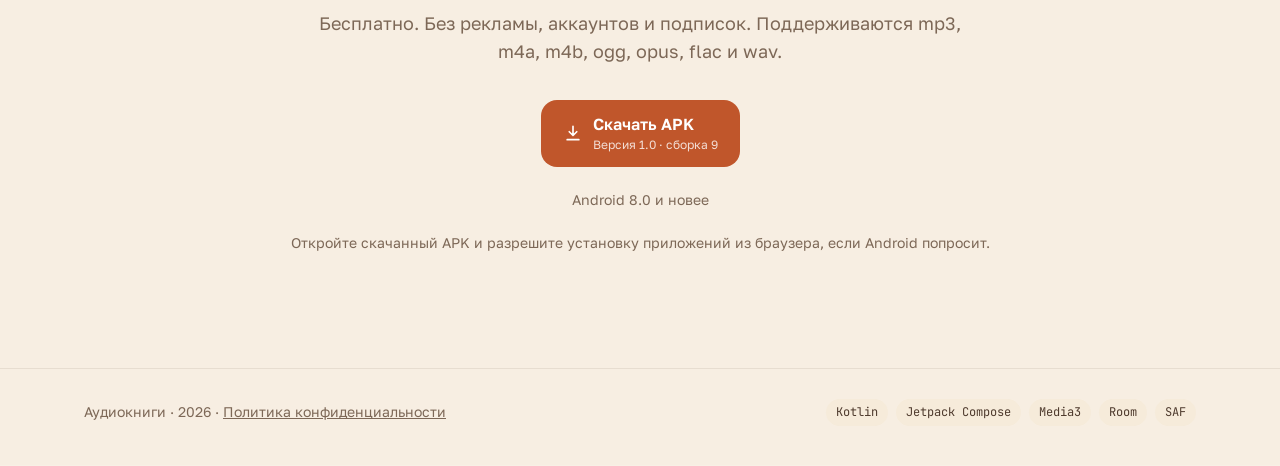
==== commit 1556f874: "Добавлена версия приложения в кнопки скачивания" ====
--- a/index.html
+++ b/index.html
@@ -119,6 +119,8 @@
 .btn.primary:hover { background: var(--accent-pressed); }
 .btn.quiet { background: var(--quiet); color: var(--quiet-text); }
 .btn svg { width: 20px; height: 20px; }
+.btn .label { display: flex; flex-direction: column; gap: 2px; text-align: left; line-height: 1.3; }
+.btn .version { font-size: 12px; font-weight: 400; opacity: .8; }
 
 /* ---------- Телефон ---------- */
 .phone {
@@ -390,7 +392,7 @@
       <h1>Ваши книги.<br>Ваши файлы.<br><em>Ничего лишнего.</em></h1>
       <p class="lead">Покажите приложению папку с аудиокнигами — оно само найдёт книги, главы и обложки и запомнит, где вы остановились. Без аккаунта, без подписки и без интернета.</p>
       <div class="cta">
-        <a class="btn primary" href="https://github.com/oasan/audiobookplayer-site/releases/latest/download/audiobookplayer.apk"><svg aria-hidden="true"><use href="#i-download"/></svg>Скачать APK</a>
+        <a class="btn primary" href="https://github.com/oasan/audiobookplayer-site/releases/latest/download/audiobookplayer.apk"><svg aria-hidden="true"><use href="#i-download"/></svg><span class="label">Скачать APK<small class="version">Версия 1.0 · сборка 9</small></span></a>
         <a class="btn quiet" href="#library">Посмотреть, как устроено</a>
       </div>
       <div class="facts">
@@ -569,7 +571,7 @@
     <h2>Вернитесь к своей книге</h2>
     <p class="sub">Бесплатно. Без рекламы, аккаунтов и подписок. Поддерживаются mp3, m4a, m4b, ogg, opus, flac и wav.</p>
     <div class="cta">
-      <a class="btn primary" href="https://github.com/oasan/audiobookplayer-site/releases/latest/download/audiobookplayer.apk"><svg aria-hidden="true"><use href="#i-download"/></svg>Скачать APK</a>
+      <a class="btn primary" href="https://github.com/oasan/audiobookplayer-site/releases/latest/download/audiobookplayer.apk"><svg aria-hidden="true"><use href="#i-download"/></svg><span class="label">Скачать APK<small class="version">Версия 1.0 · сборка 9</small></span></a>
     </div>
     <p class="req">Android 8.0 и новее</p>
     <p class="req">Откройте скачанный APK и разрешите установку приложений из браузера, если Android попросит.</p>
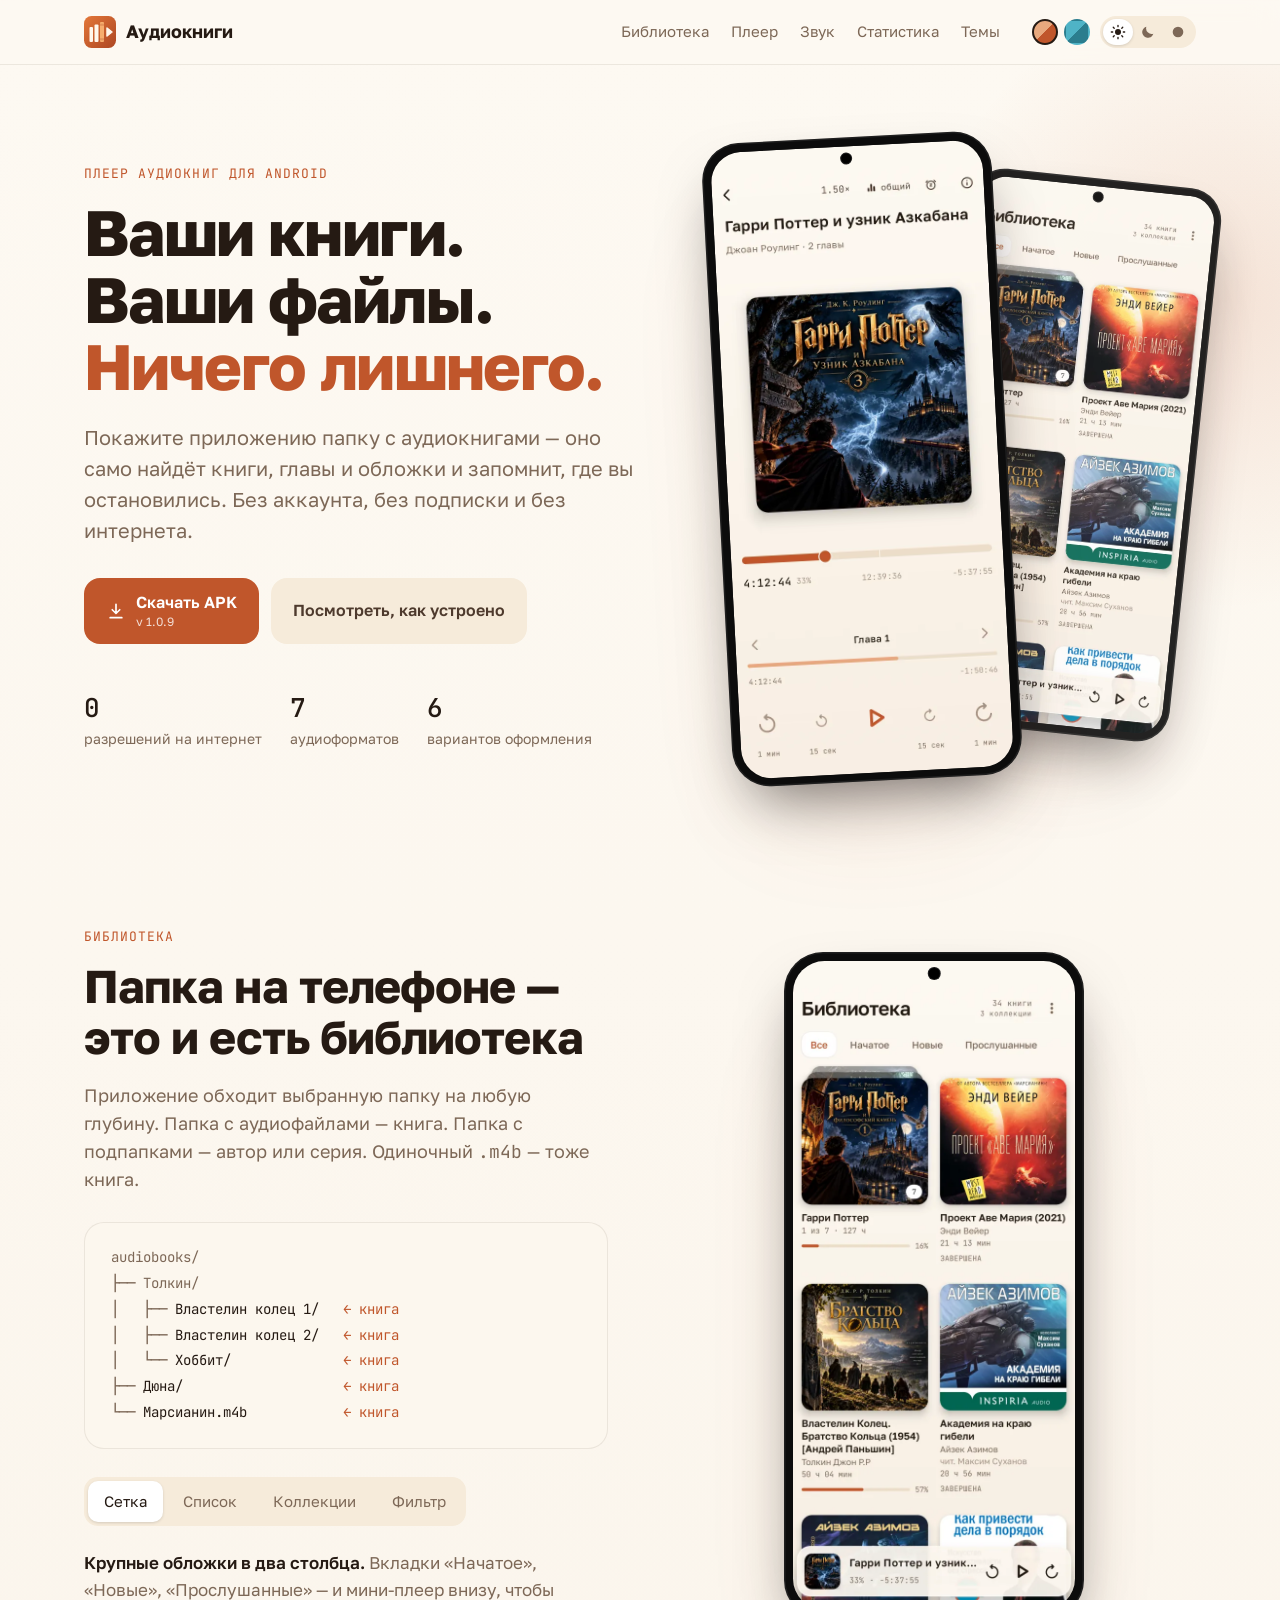
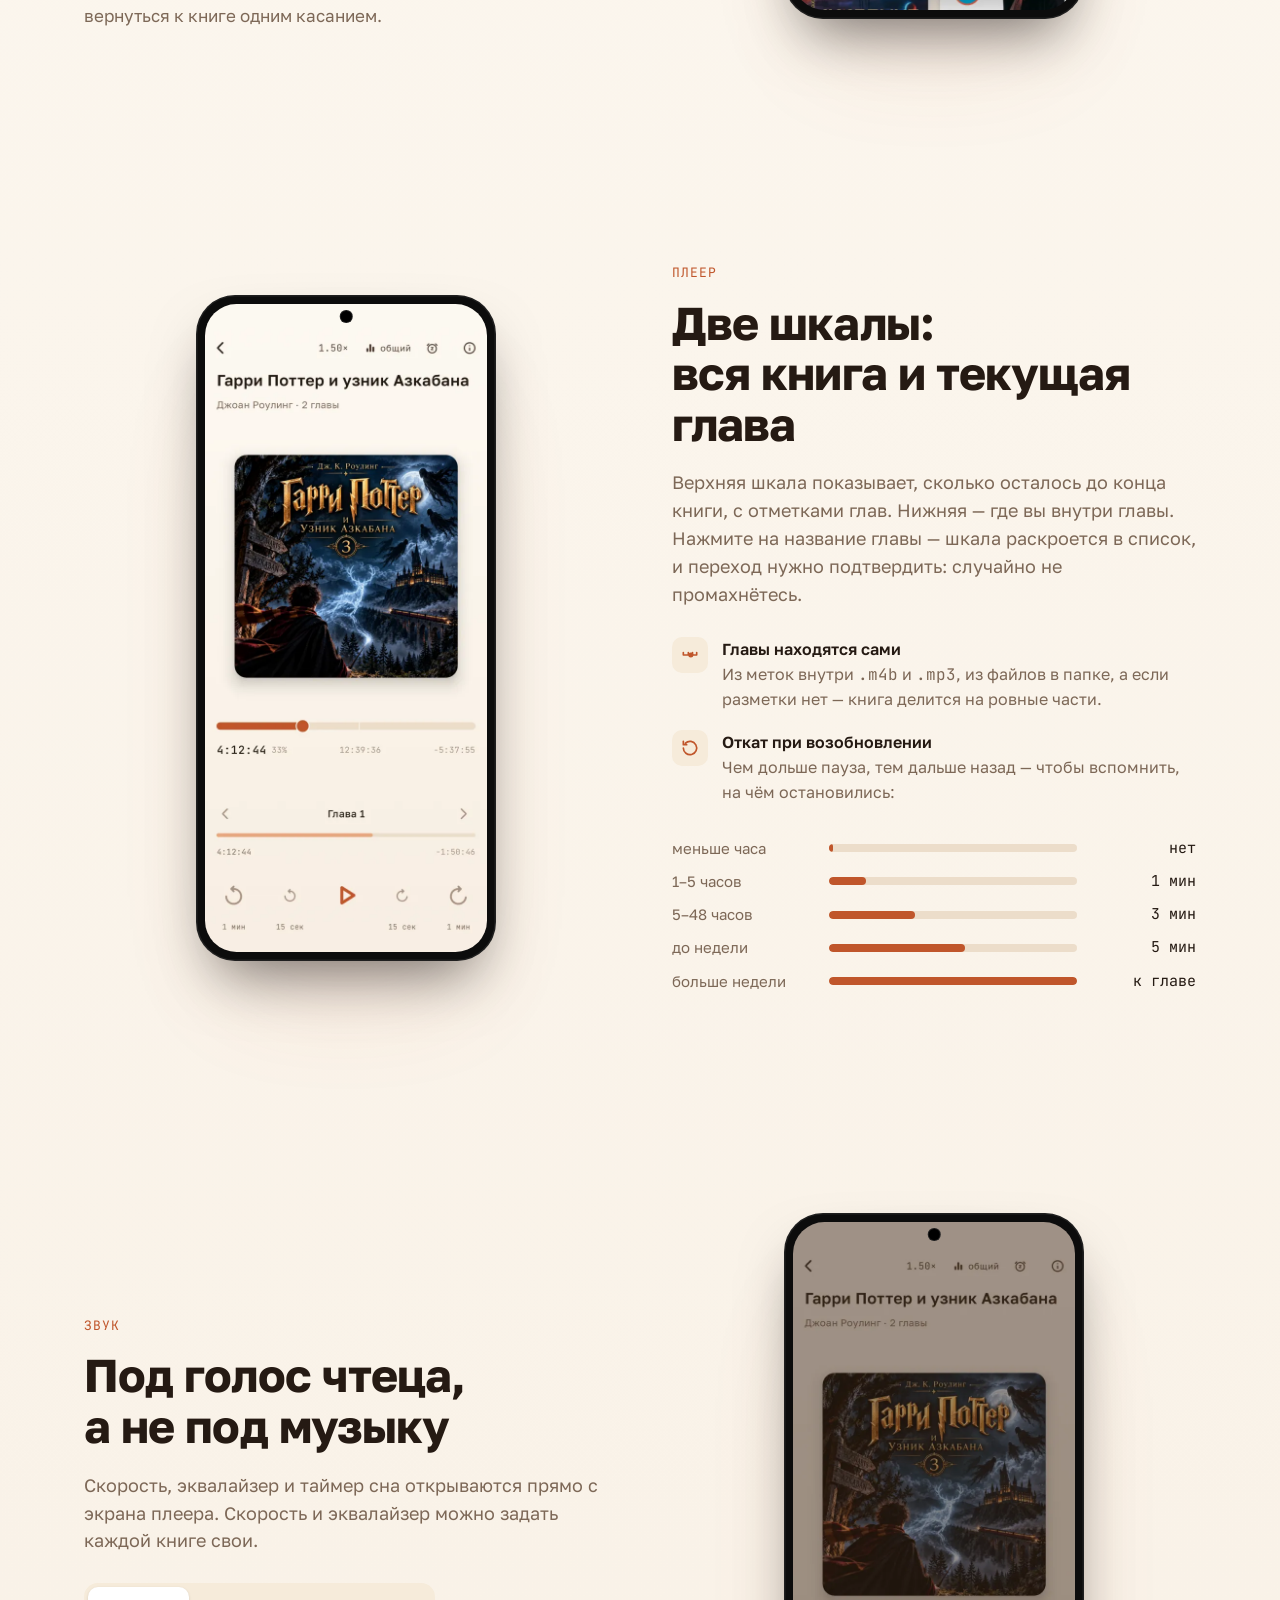
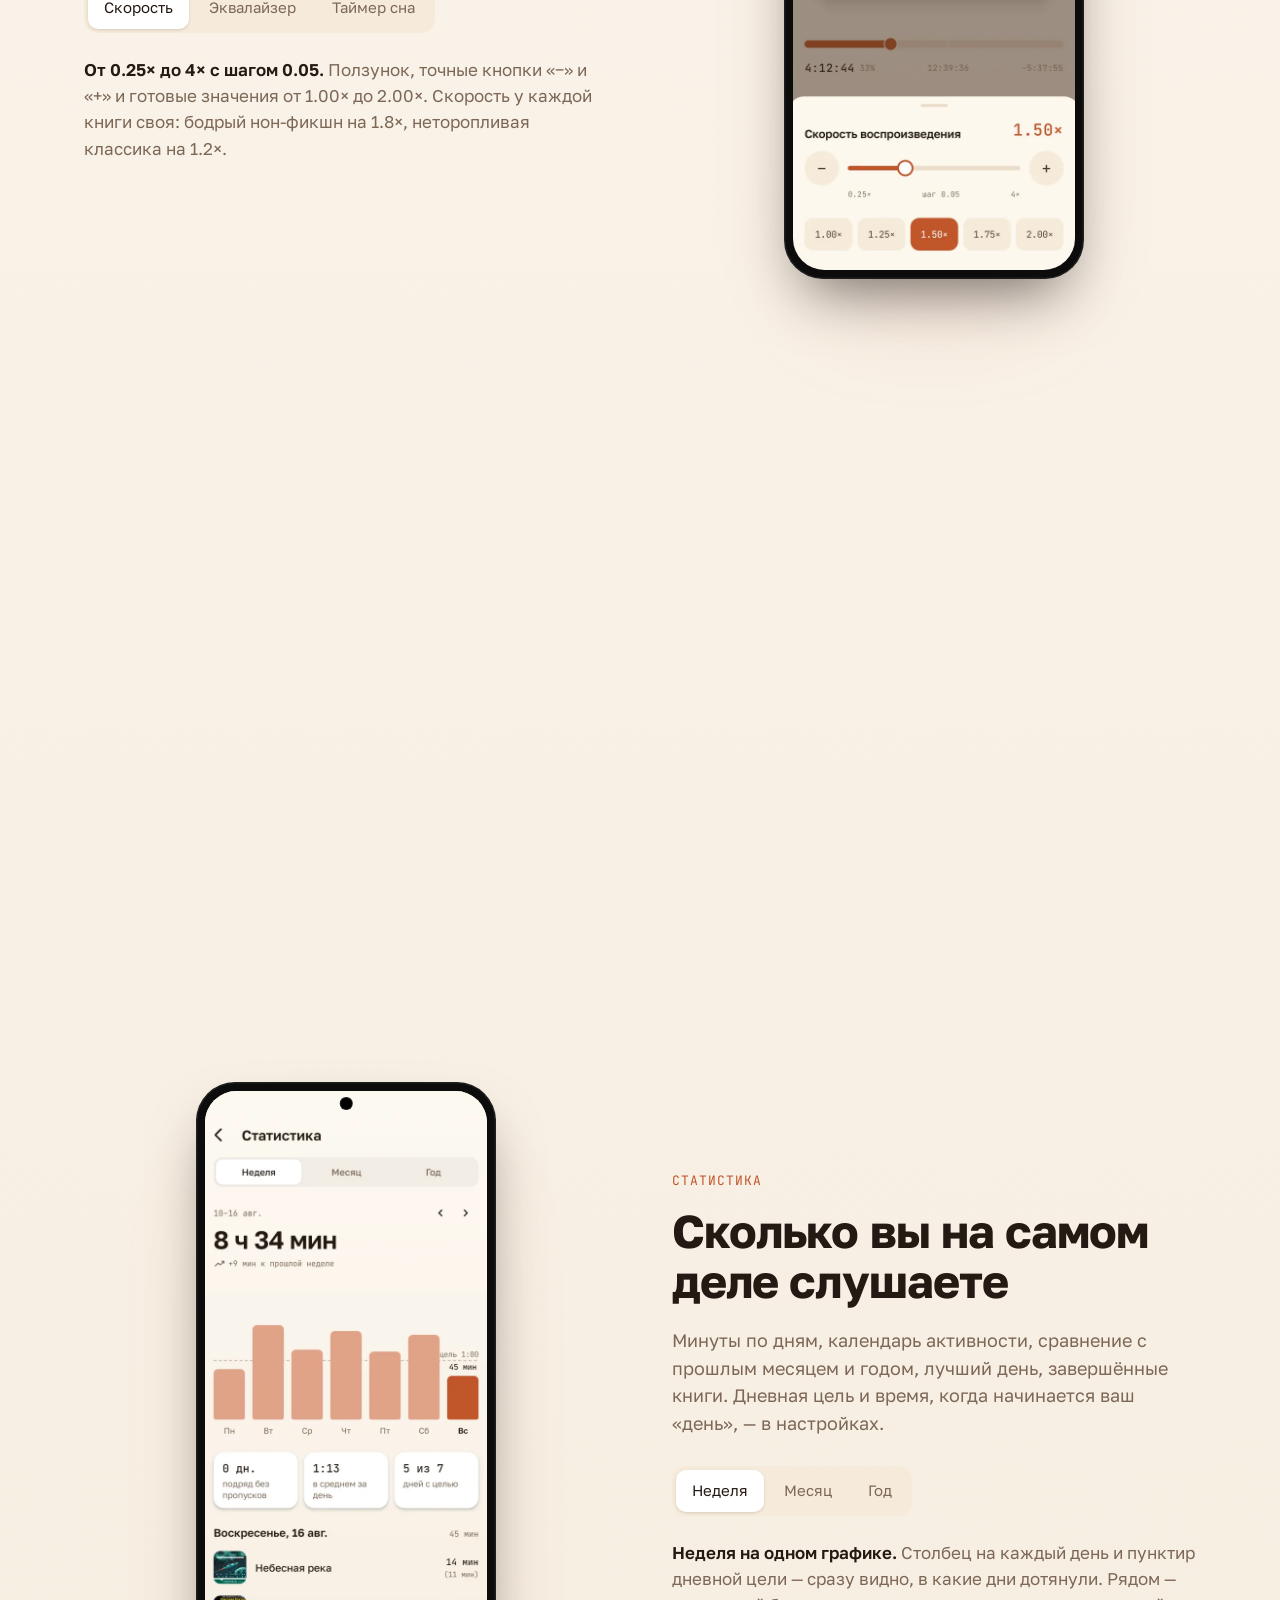
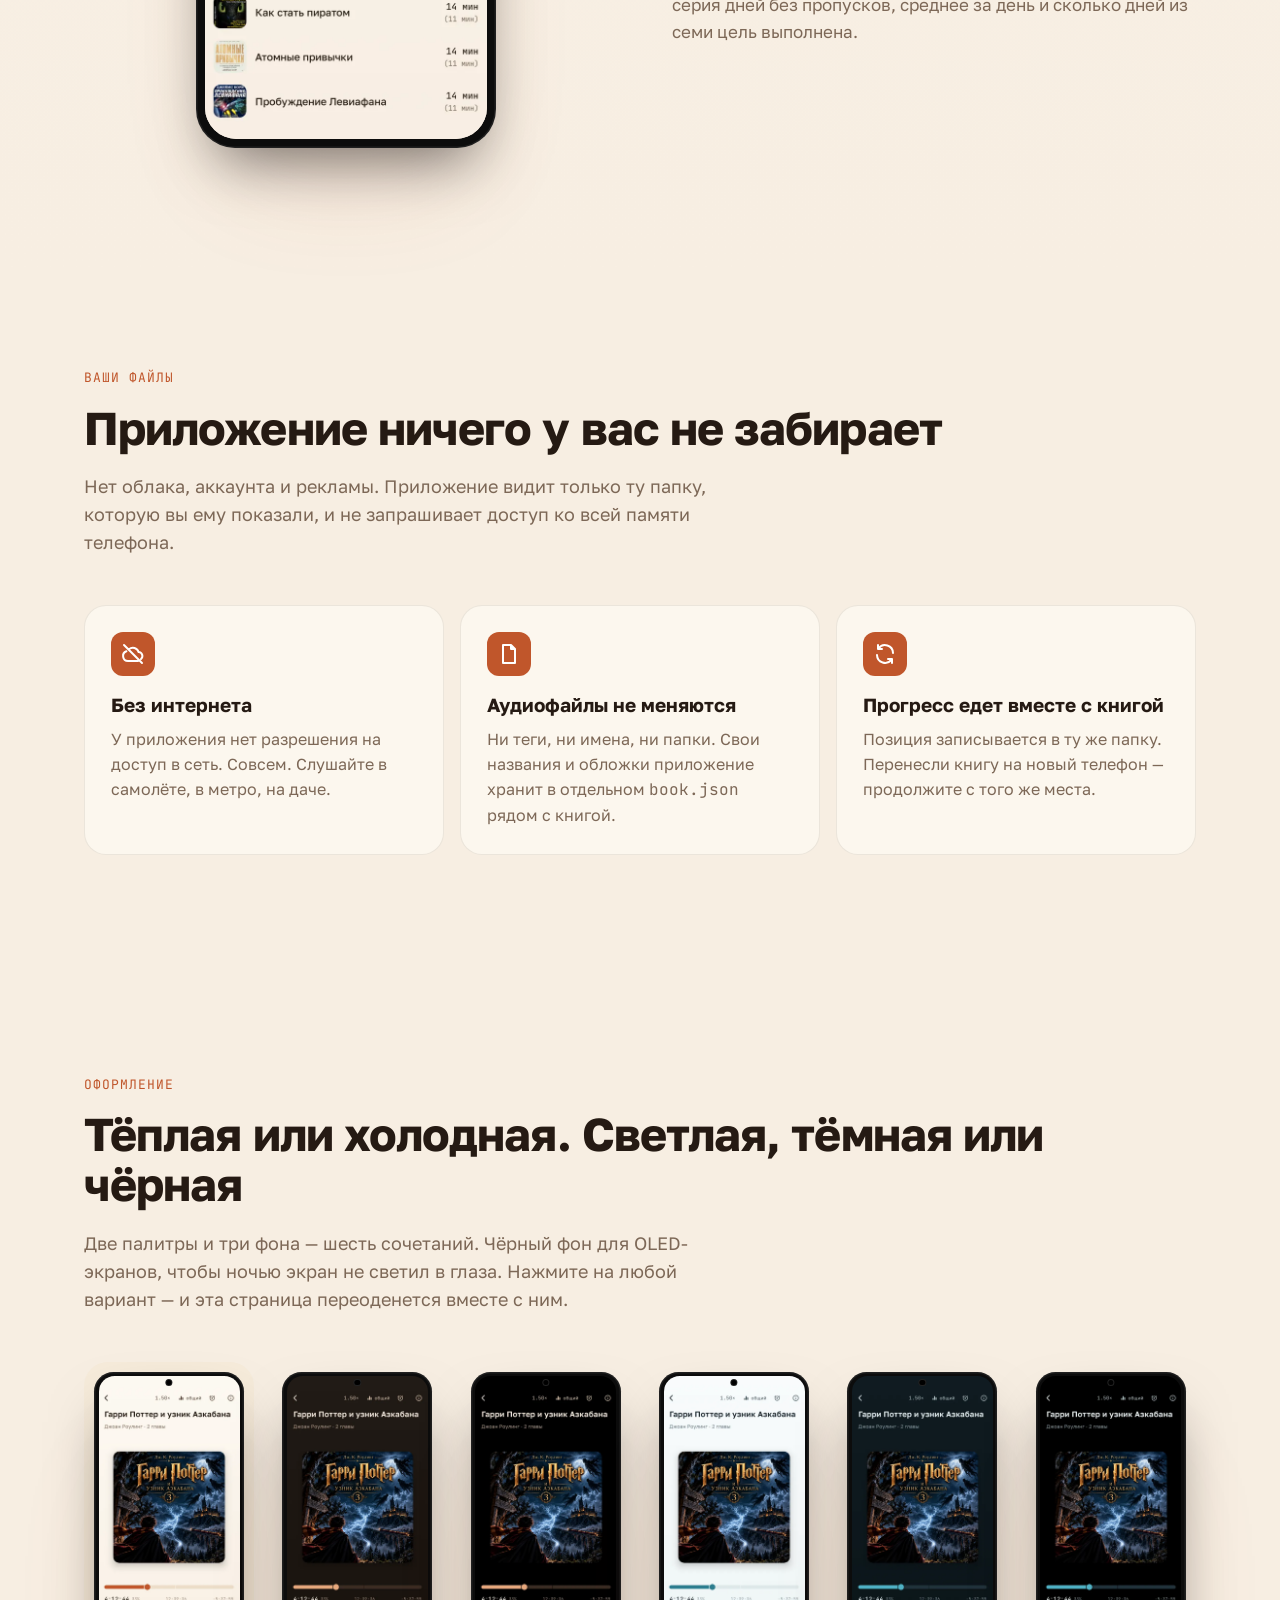
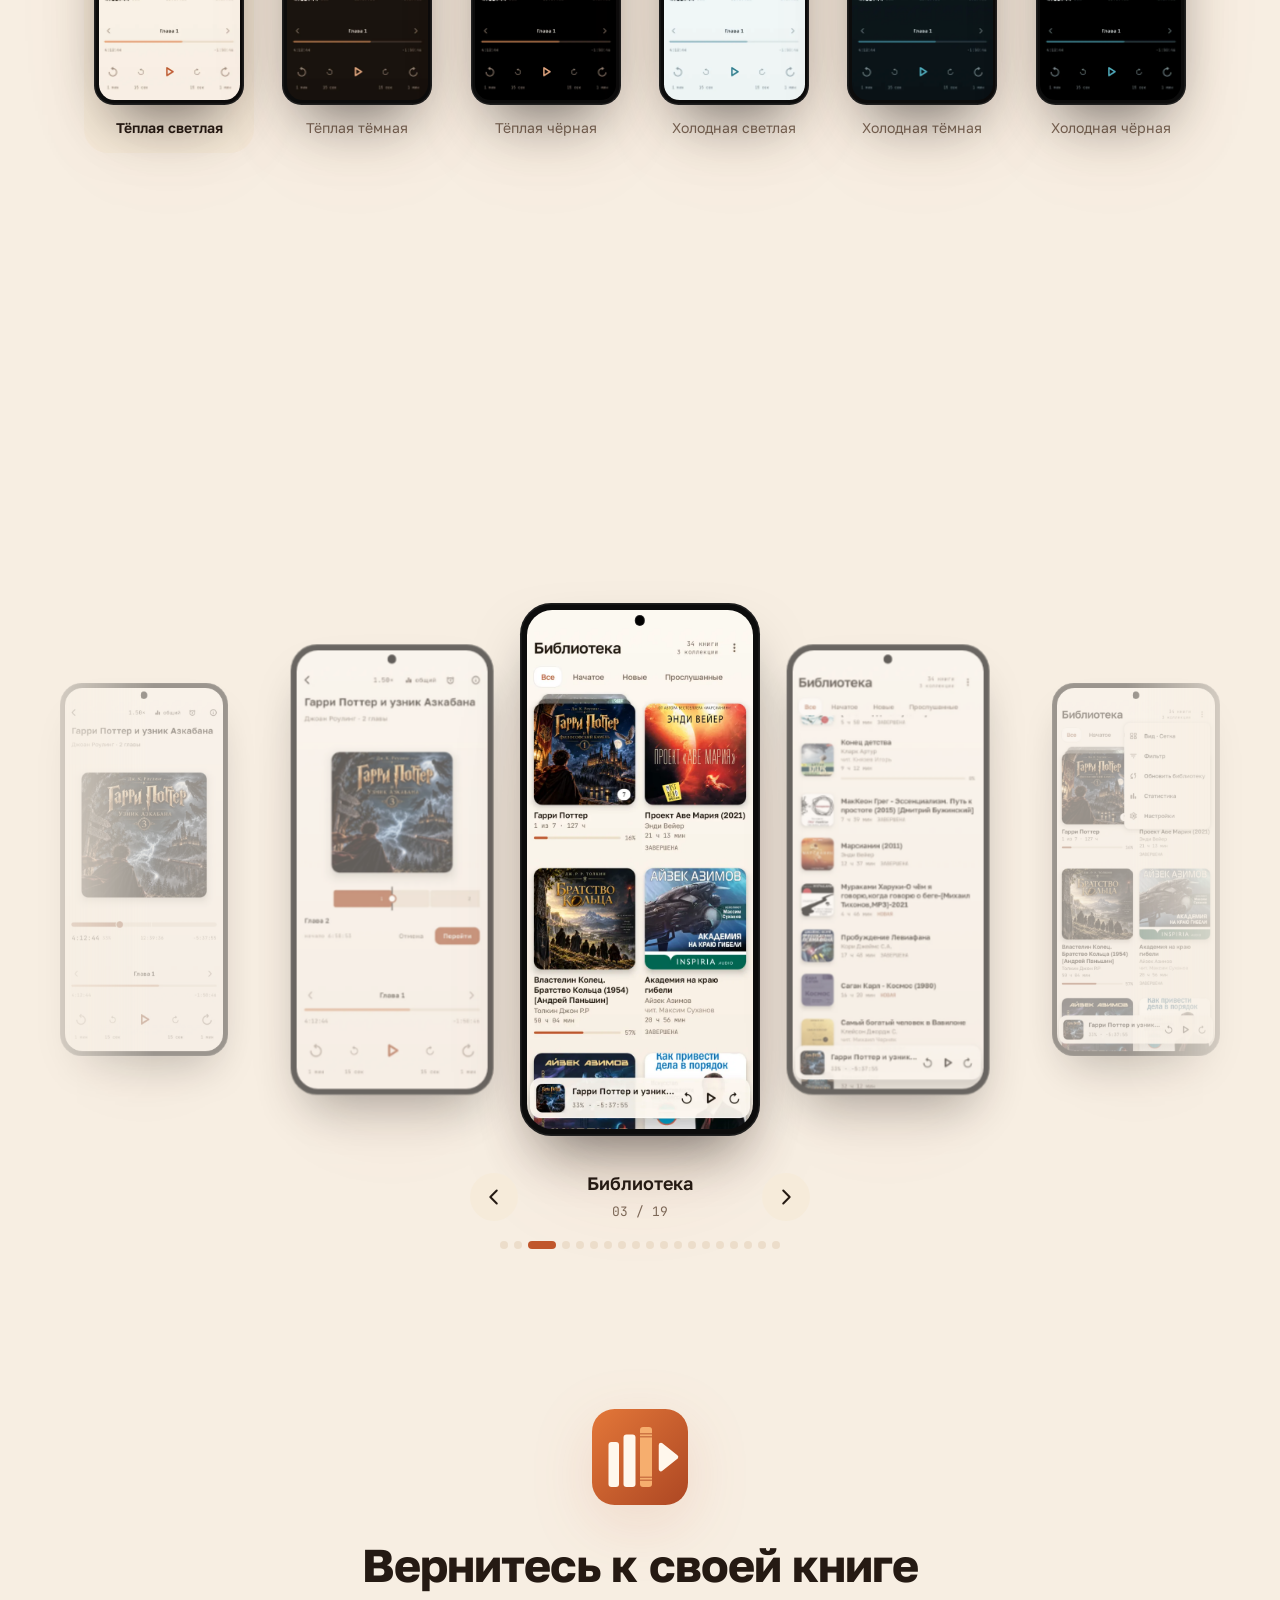
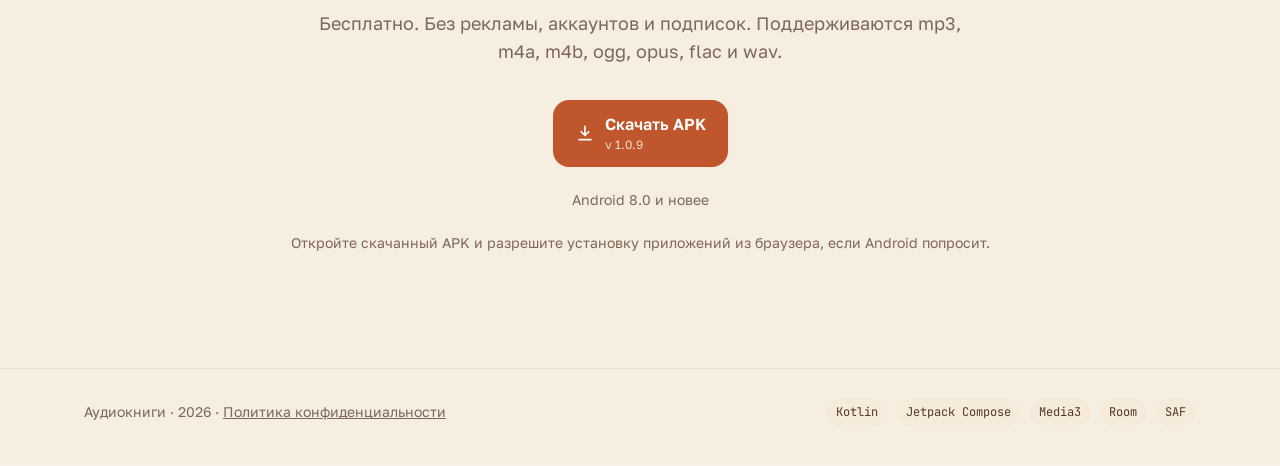
==== commit f044305e: "Упрощена подпись версии в кнопках скачивания" ====
--- a/index.html
+++ b/index.html
@@ -392,7 +392,7 @@
       <h1>Ваши книги.<br>Ваши файлы.<br><em>Ничего лишнего.</em></h1>
       <p class="lead">Покажите приложению папку с аудиокнигами — оно само найдёт книги, главы и обложки и запомнит, где вы остановились. Без аккаунта, без подписки и без интернета.</p>
       <div class="cta">
-        <a class="btn primary" href="https://github.com/oasan/audiobookplayer-site/releases/latest/download/audiobookplayer.apk"><svg aria-hidden="true"><use href="#i-download"/></svg><span class="label">Скачать APK<small class="version">Версия 1.0 · сборка 9</small></span></a>
+        <a class="btn primary" href="https://github.com/oasan/audiobookplayer-site/releases/latest/download/audiobookplayer.apk"><svg aria-hidden="true"><use href="#i-download"/></svg><span class="label">Скачать APK<small class="version">v 1.0.9</small></span></a>
         <a class="btn quiet" href="#library">Посмотреть, как устроено</a>
       </div>
       <div class="facts">
@@ -571,7 +571,7 @@
     <h2>Вернитесь к своей книге</h2>
     <p class="sub">Бесплатно. Без рекламы, аккаунтов и подписок. Поддерживаются mp3, m4a, m4b, ogg, opus, flac и wav.</p>
     <div class="cta">
-      <a class="btn primary" href="https://github.com/oasan/audiobookplayer-site/releases/latest/download/audiobookplayer.apk"><svg aria-hidden="true"><use href="#i-download"/></svg><span class="label">Скачать APK<small class="version">Версия 1.0 · сборка 9</small></span></a>
+      <a class="btn primary" href="https://github.com/oasan/audiobookplayer-site/releases/latest/download/audiobookplayer.apk"><svg aria-hidden="true"><use href="#i-download"/></svg><span class="label">Скачать APK<small class="version">v 1.0.9</small></span></a>
     </div>
     <p class="req">Android 8.0 и новее</p>
     <p class="req">Откройте скачанный APK и разрешите установку приложений из браузера, если Android попросит.</p>
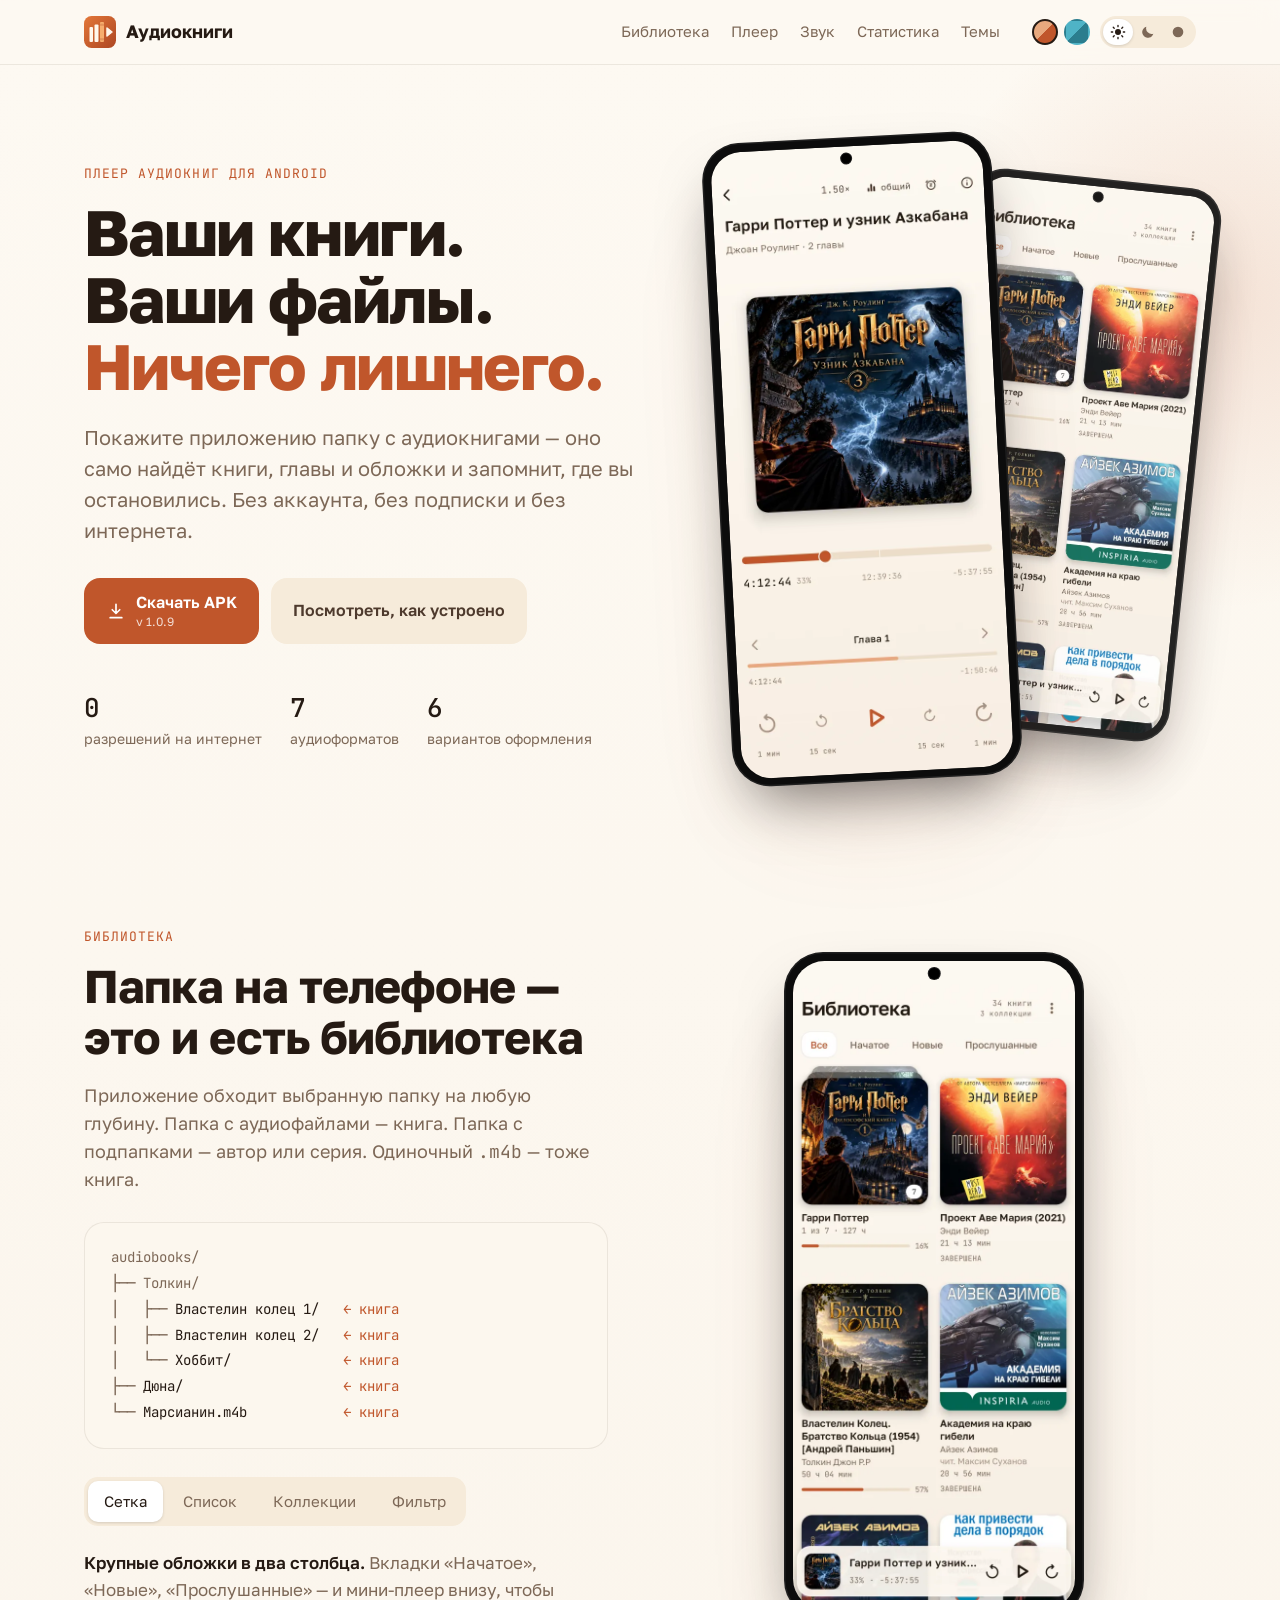
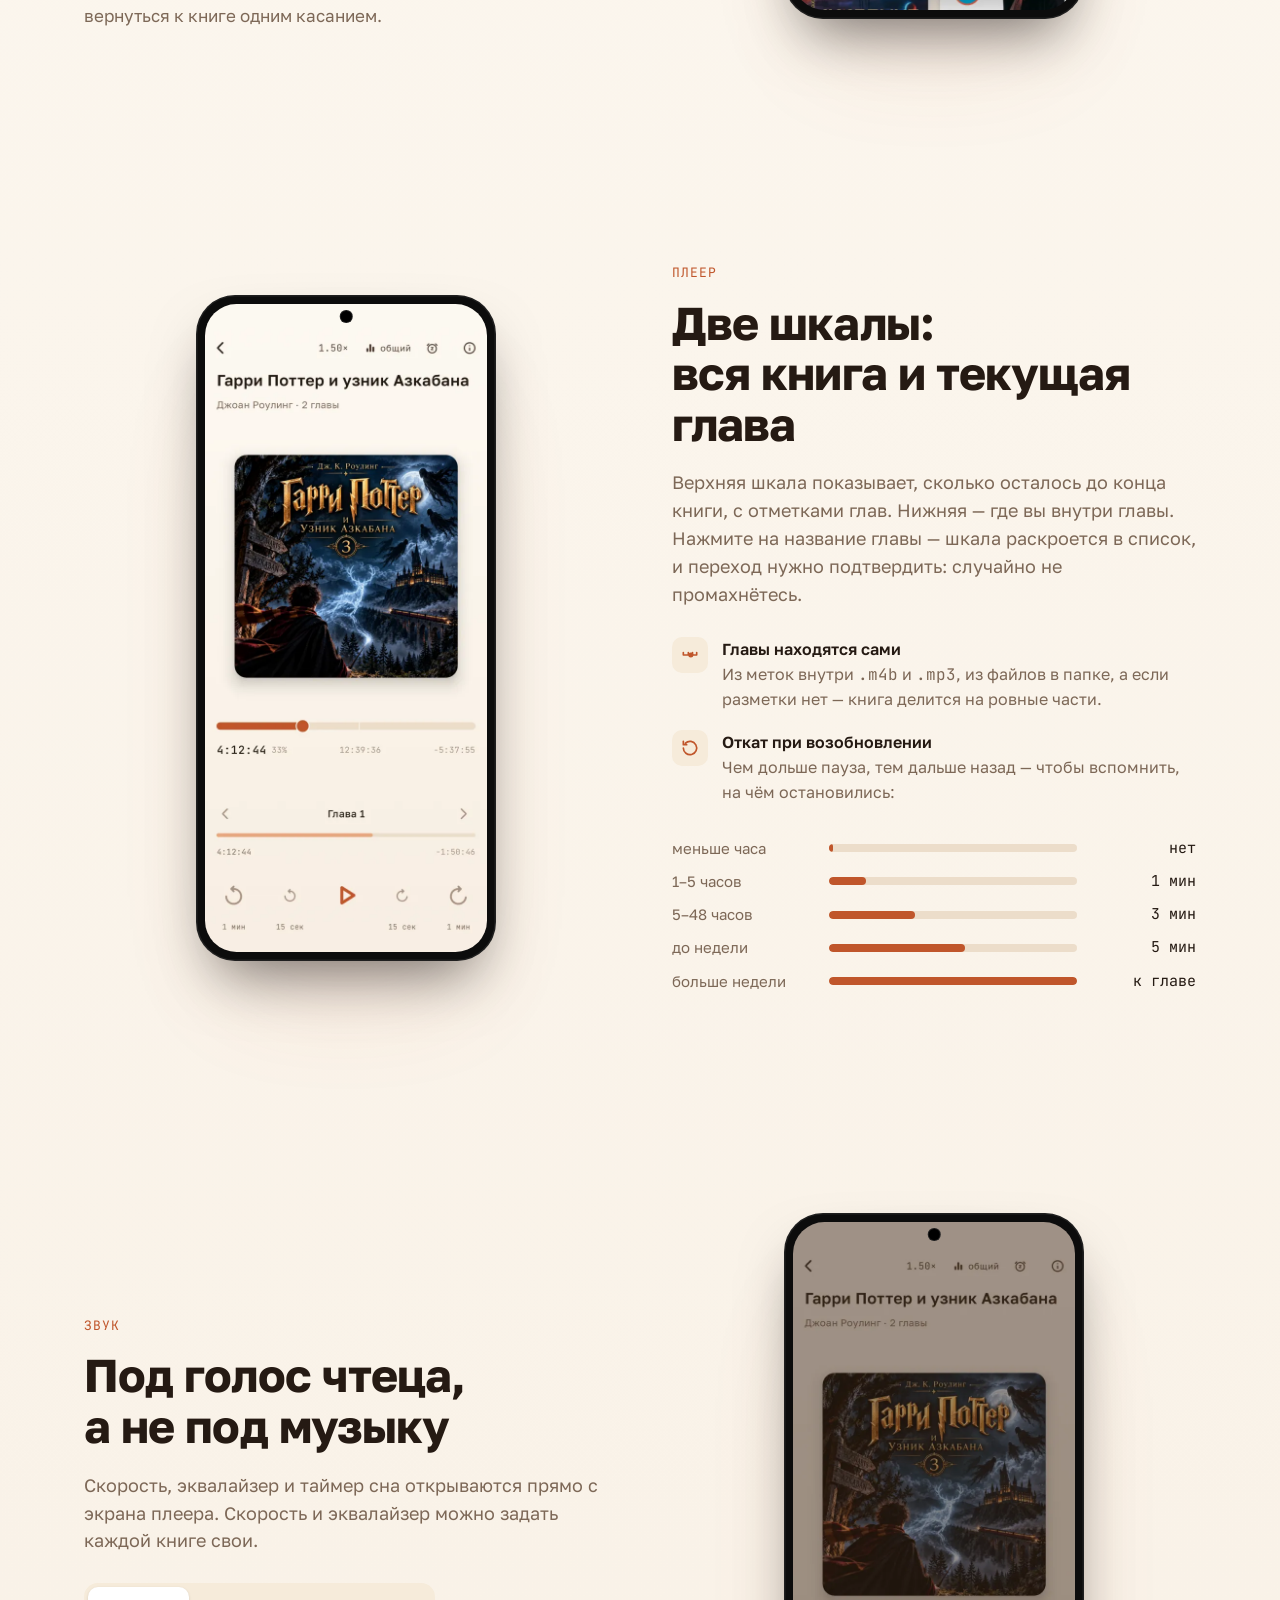
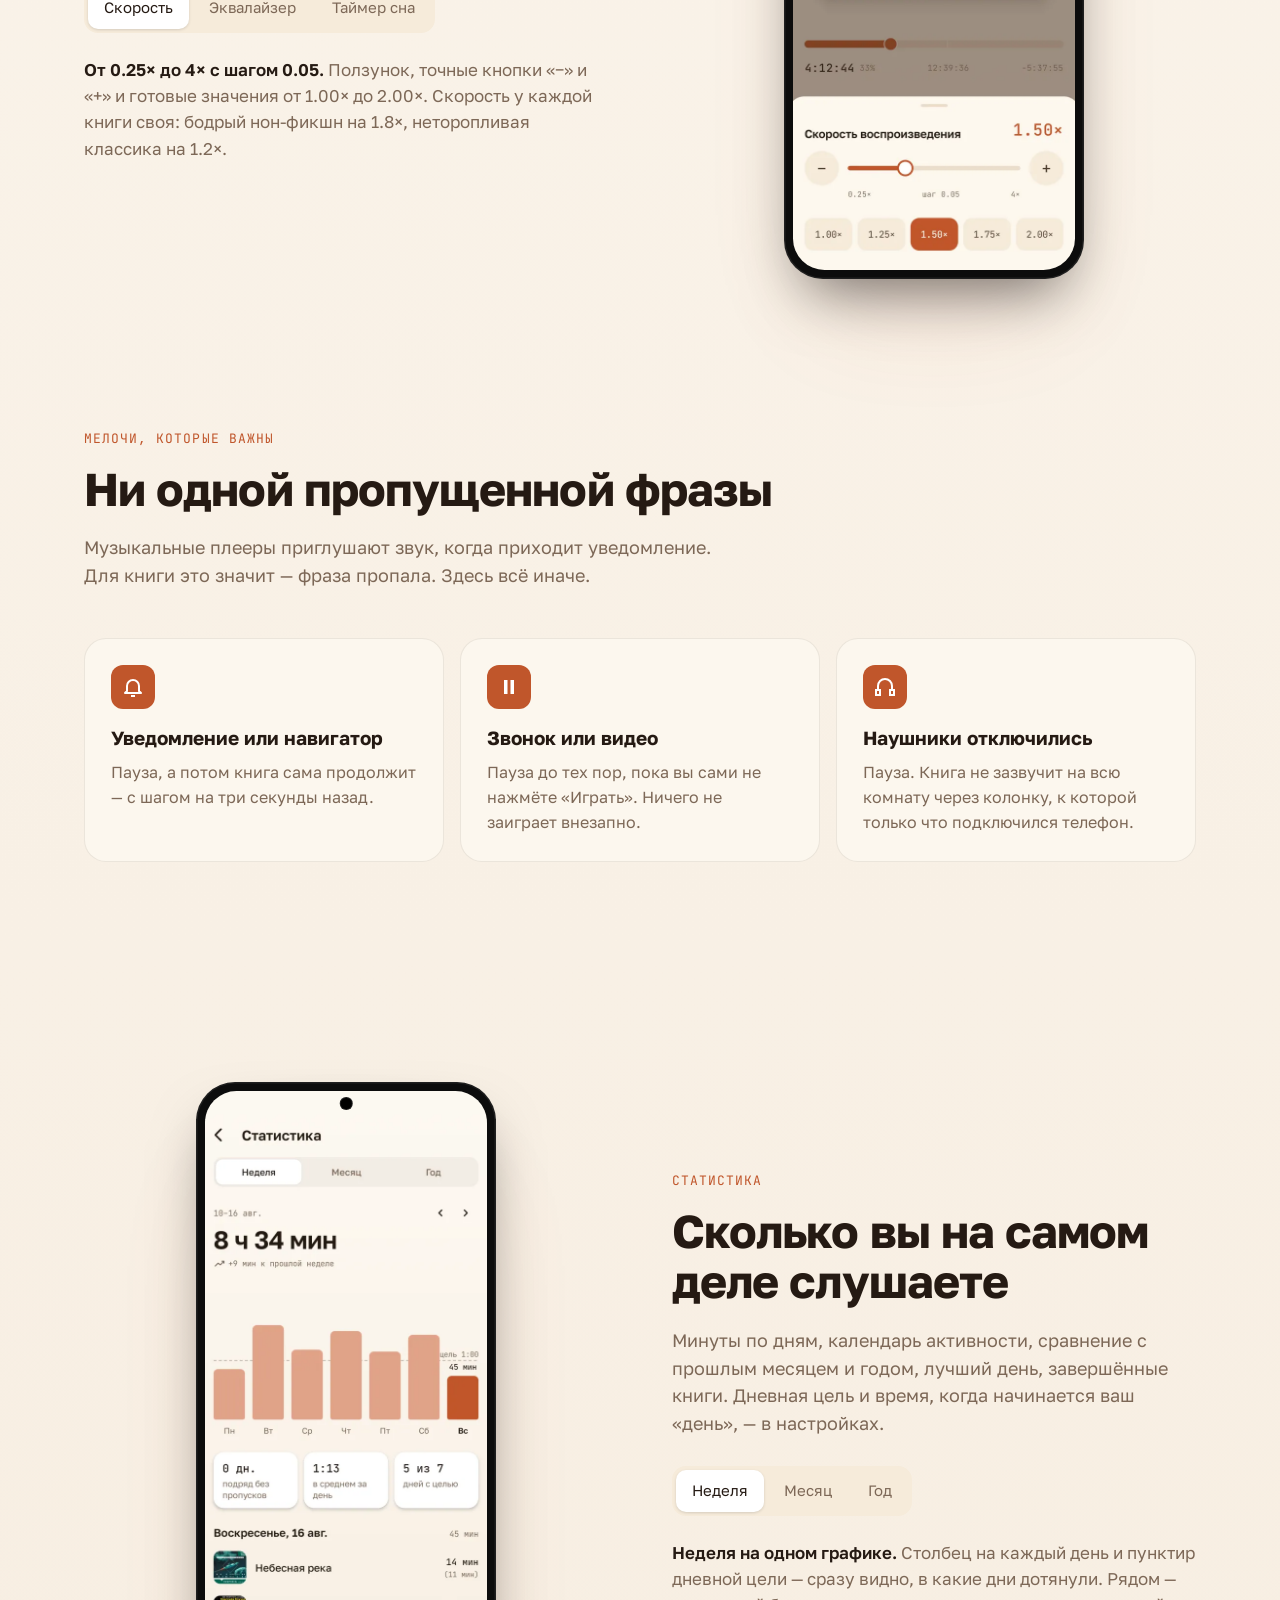
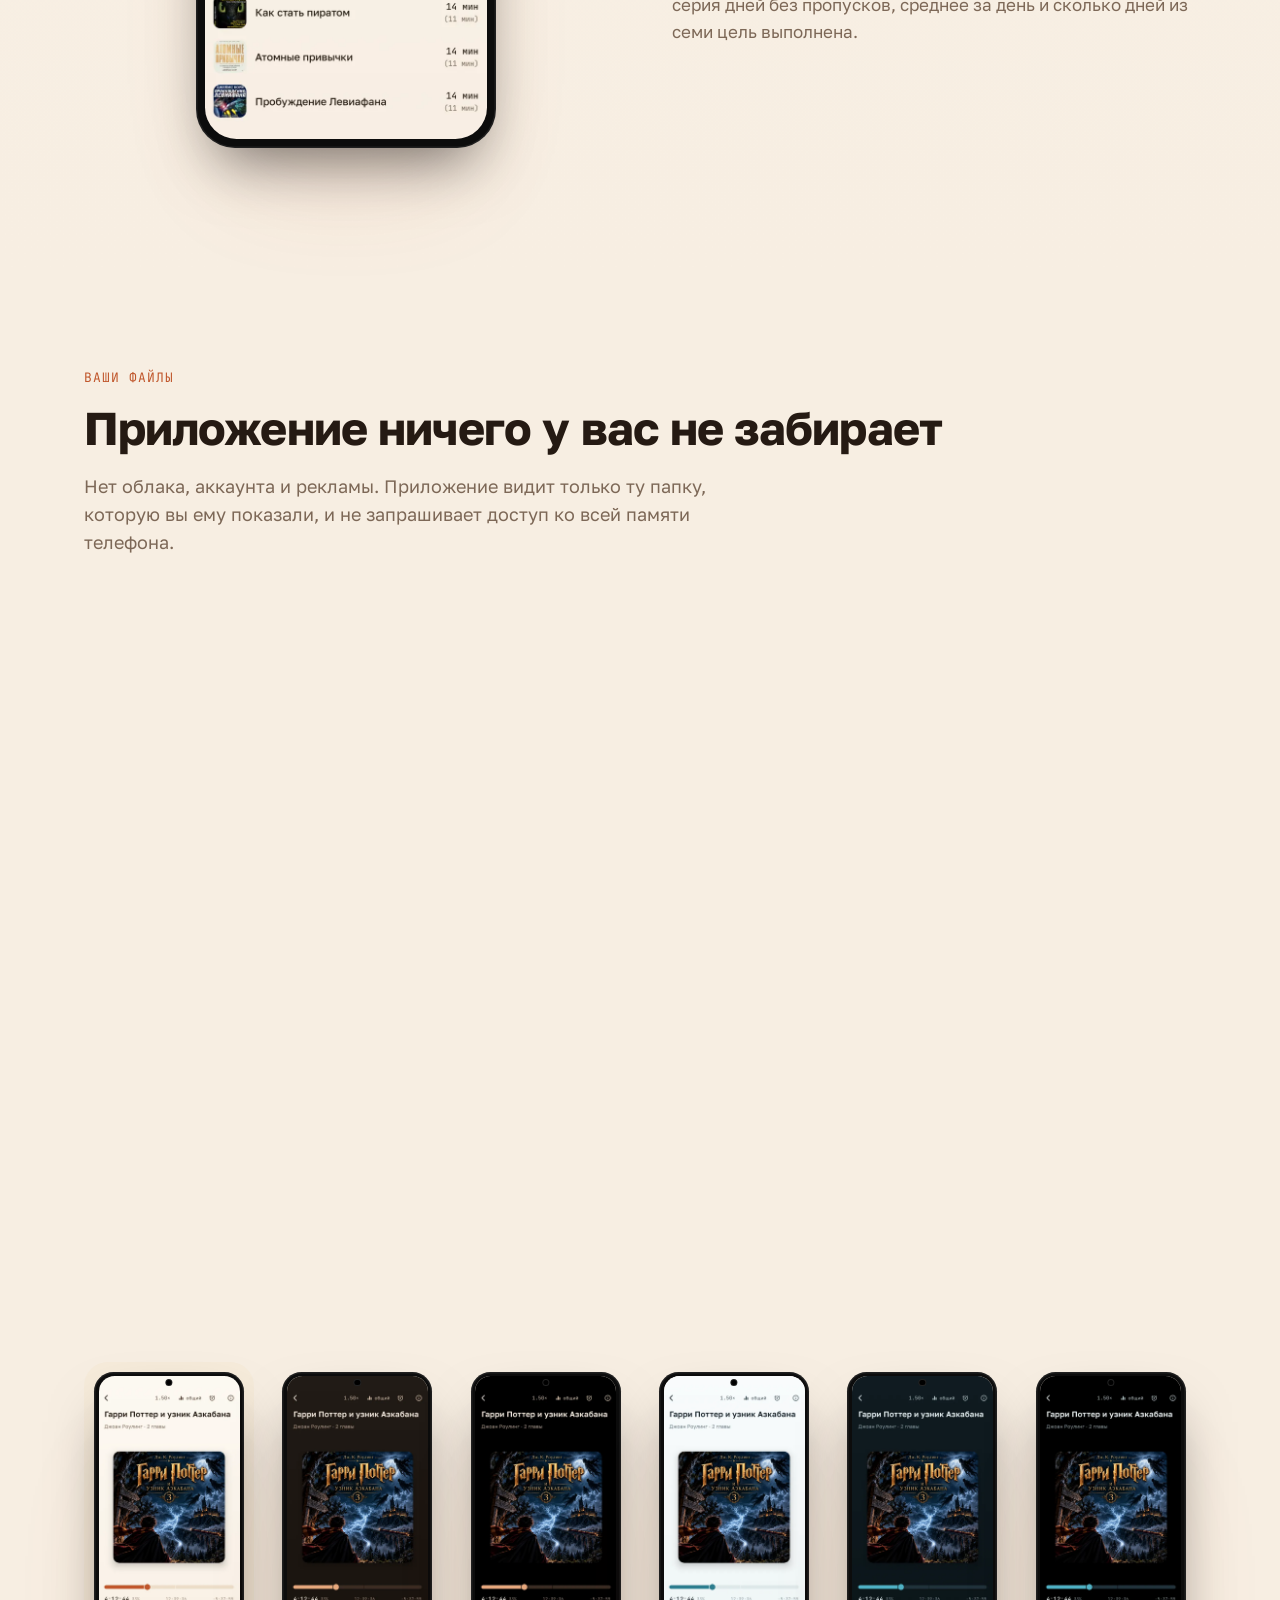
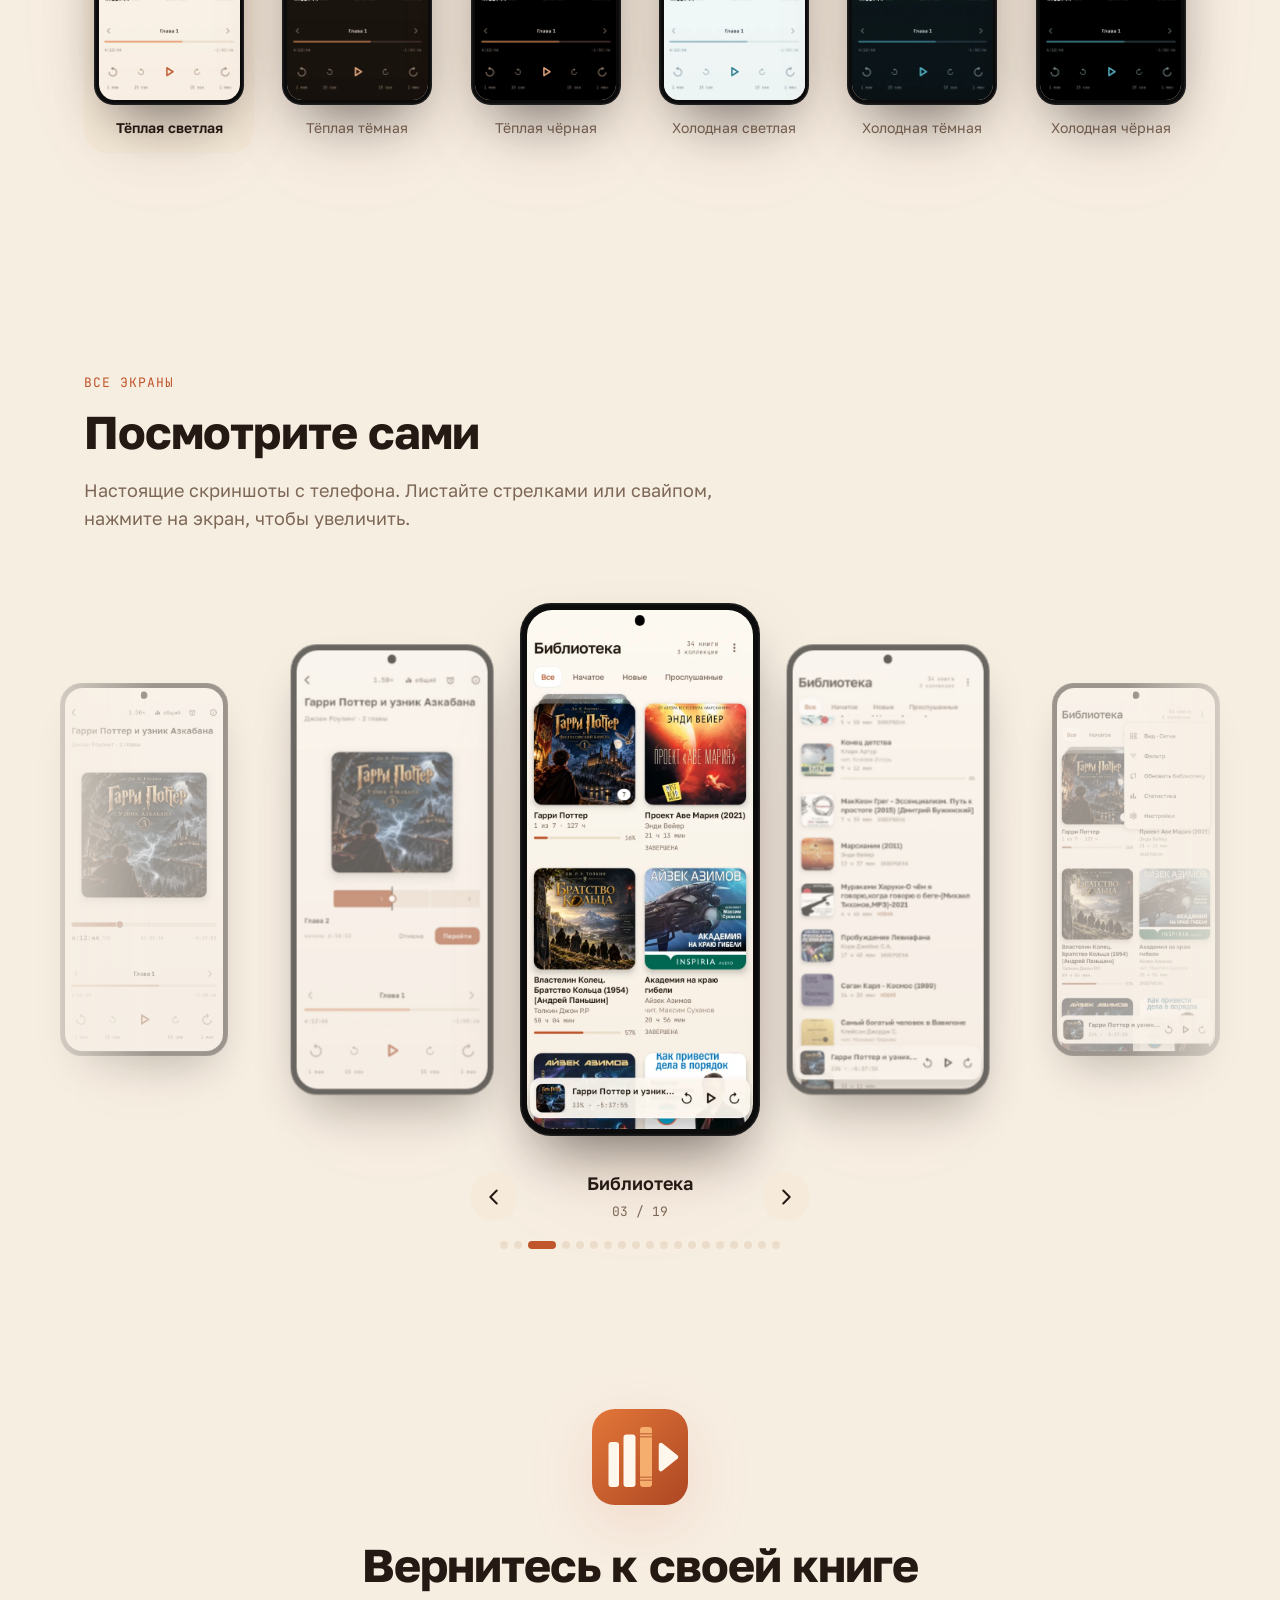
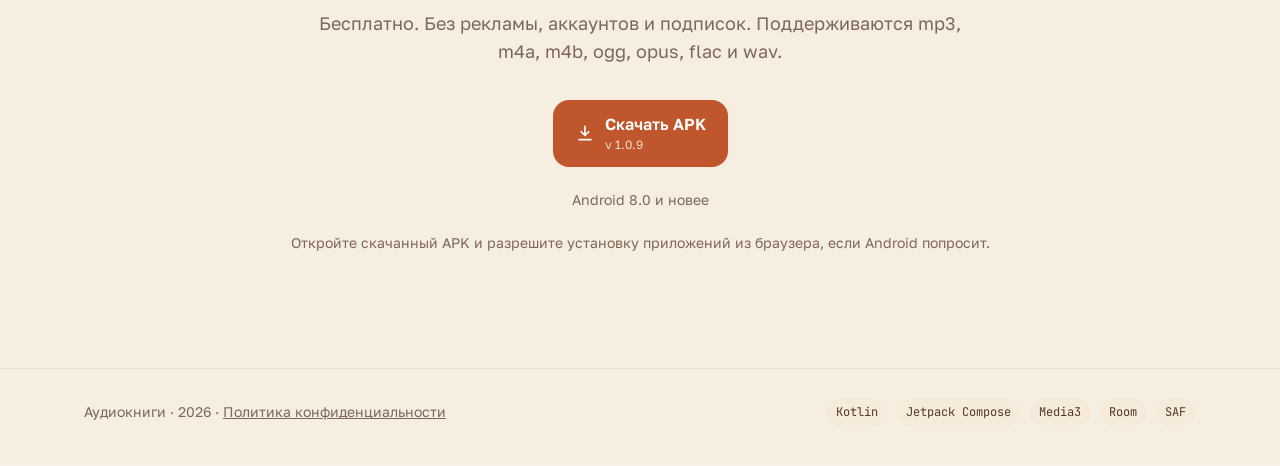
==== commit 0973fdab: "Исправлена загрузка увеличенных скриншотов" ====
--- a/index.html
+++ b/index.html
@@ -762,7 +762,7 @@
     const fig = e.target.closest(".phone");
     if (!fig || fig.closest("#theme-grid")) return;
     const img = fig.querySelector("img");
-    box.querySelector("img").src = `screens/${root.dataset.palette}-${root.dataset.bg}/${img.dataset.shot}.png`;
+    box.querySelector("img").src = img.currentSrc || img.src;
     box.querySelector("img").alt = img.alt;
     box.showModal();
   });
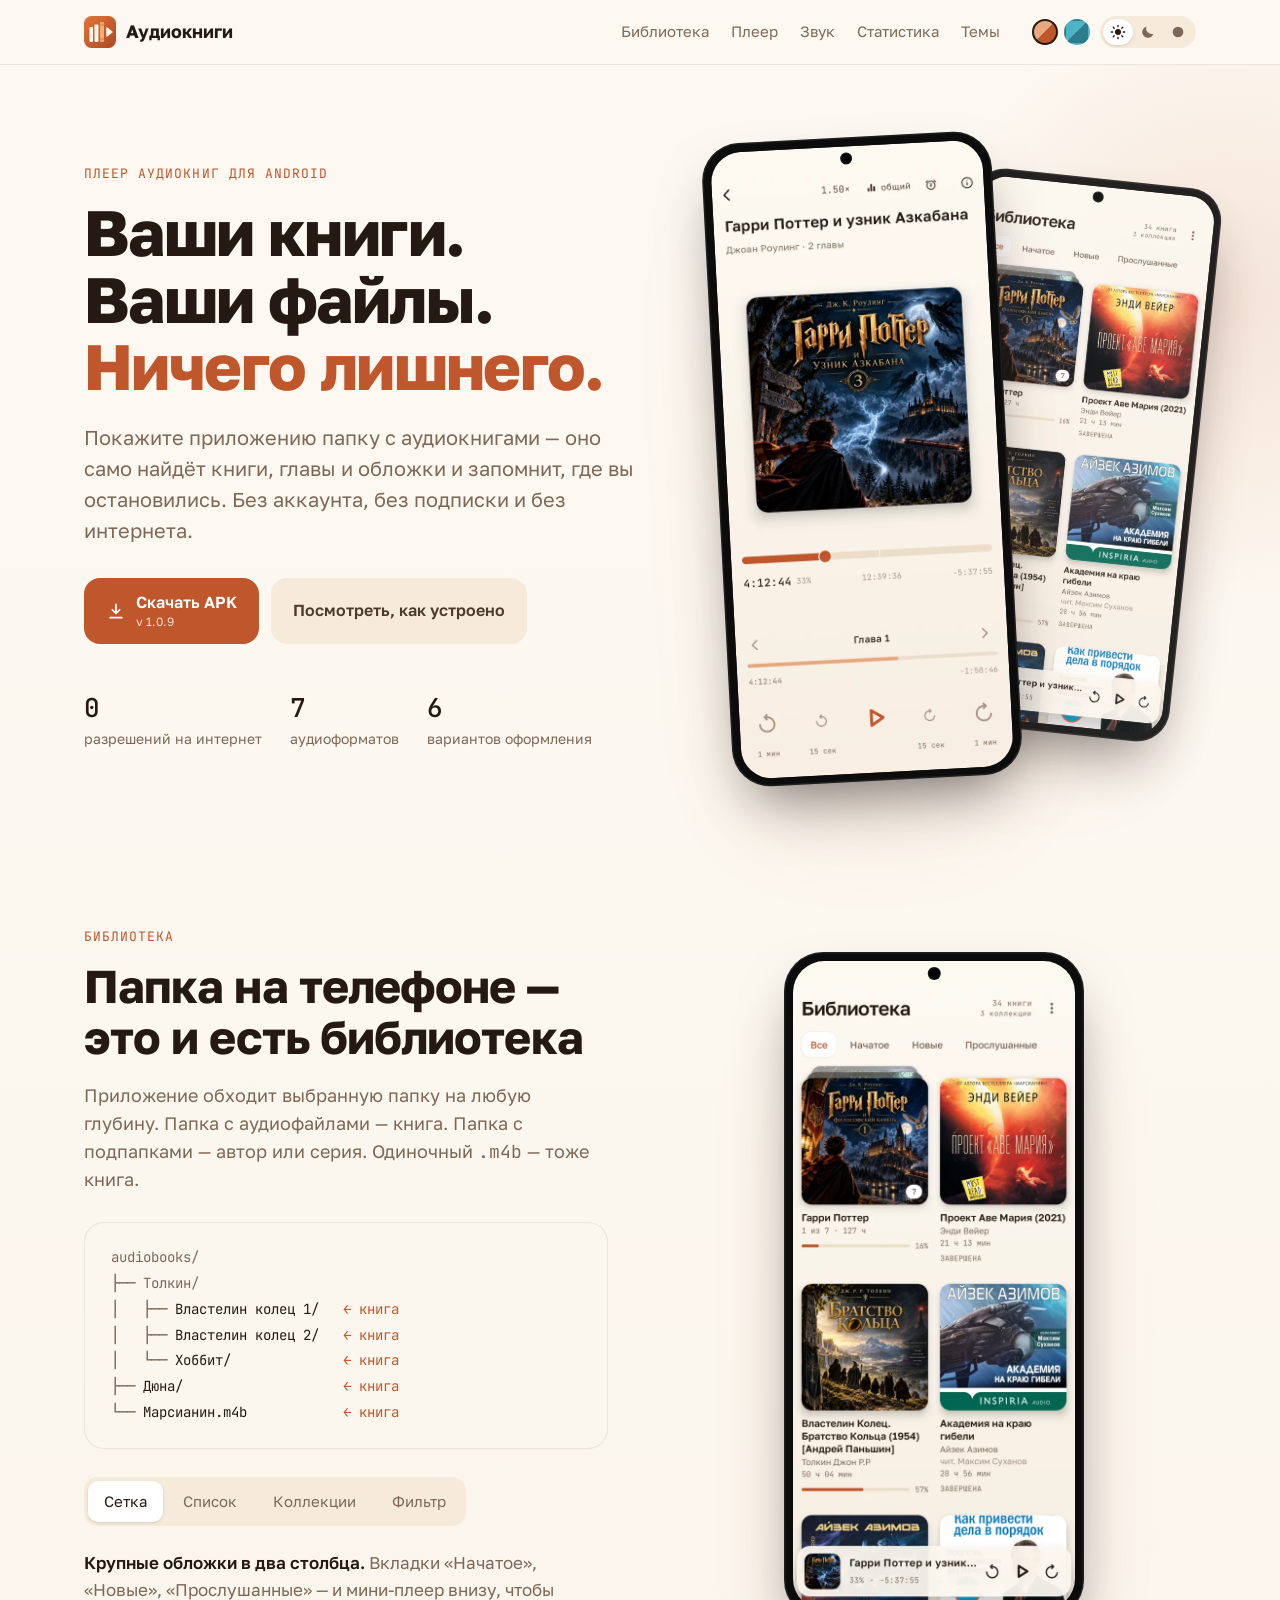
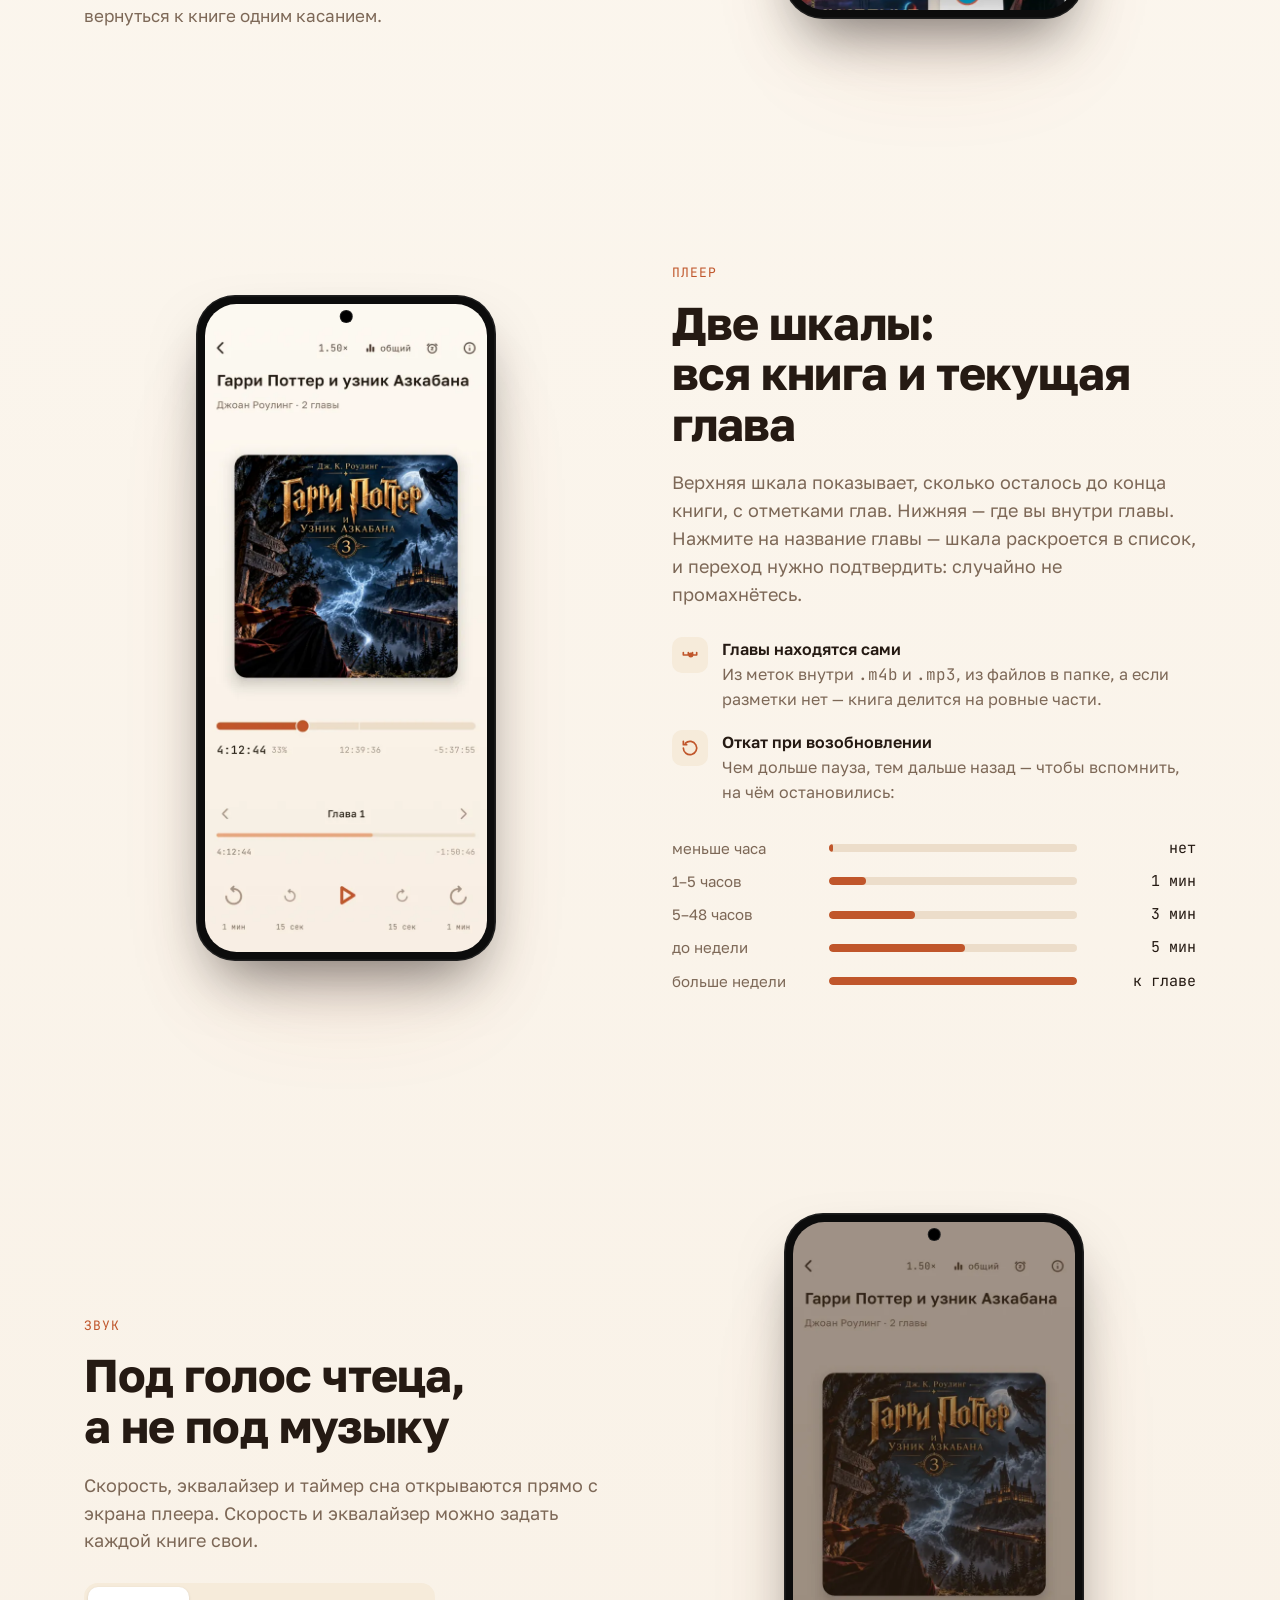
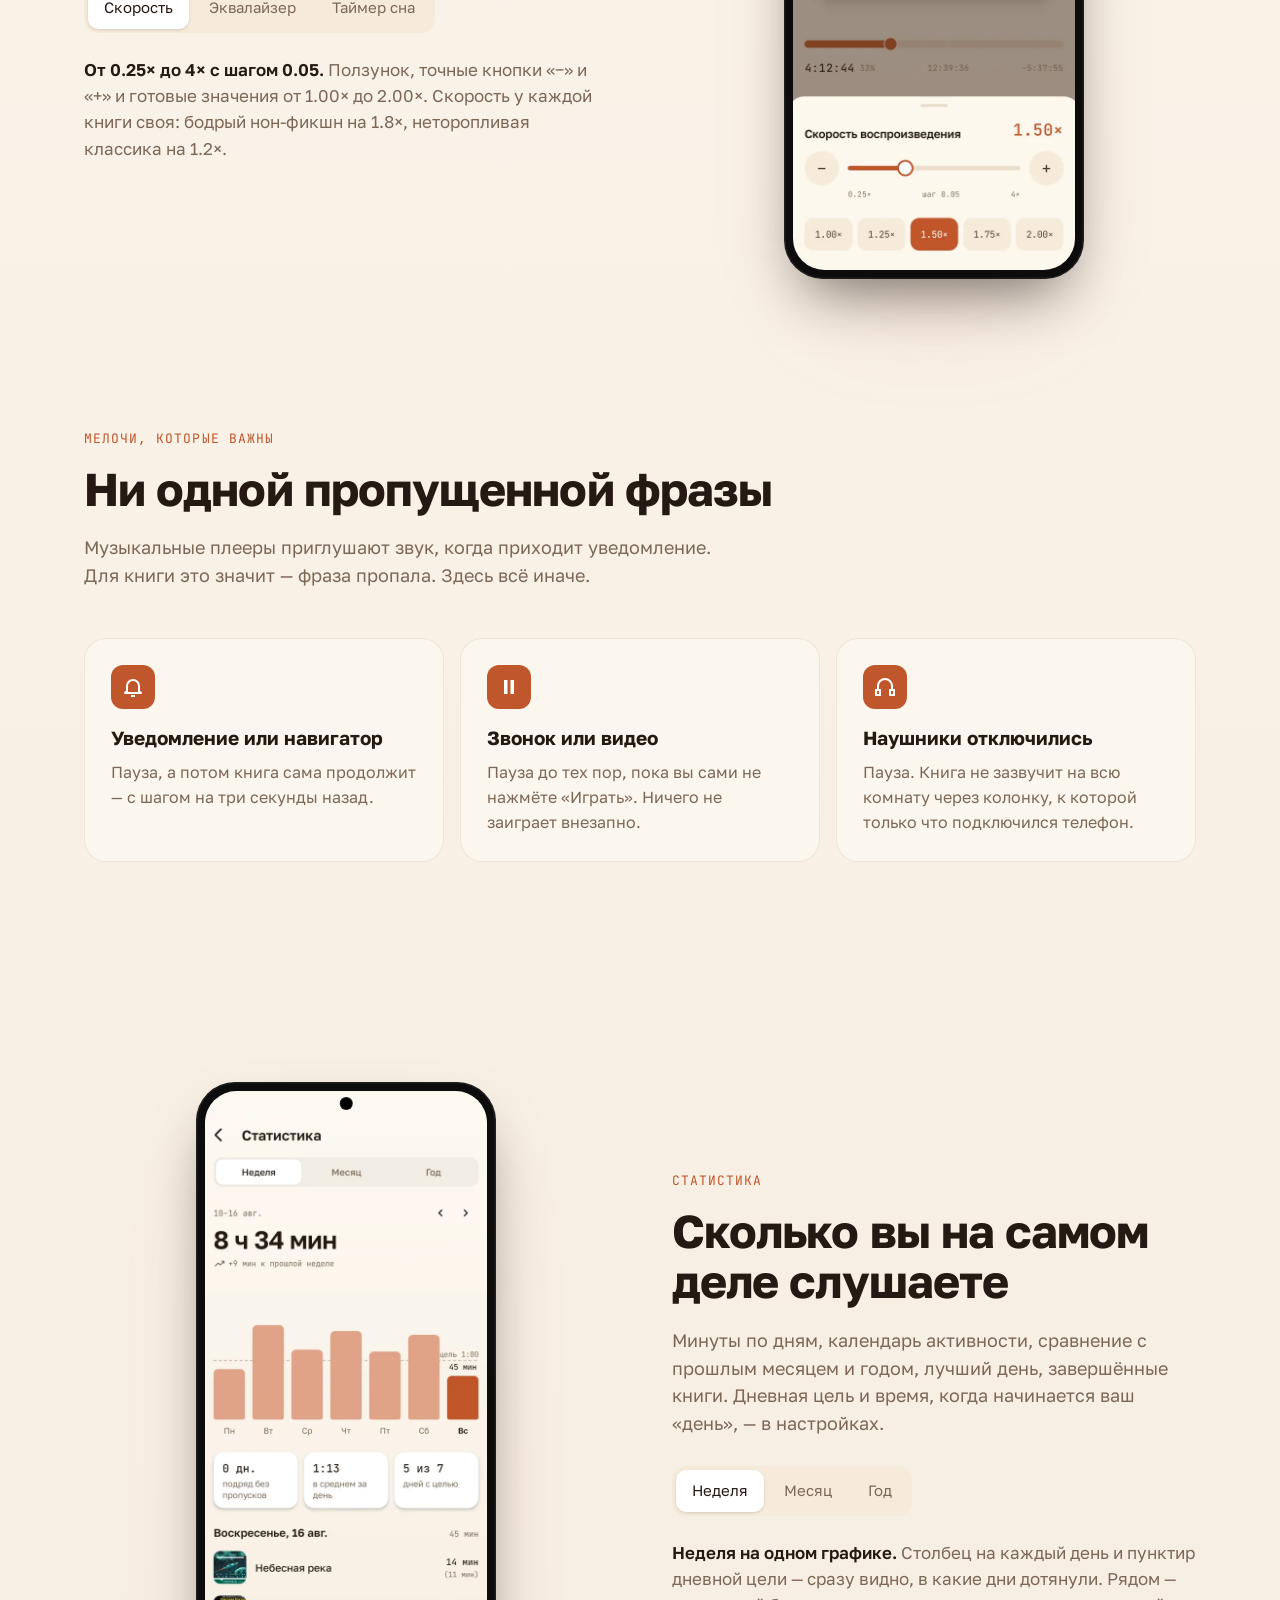
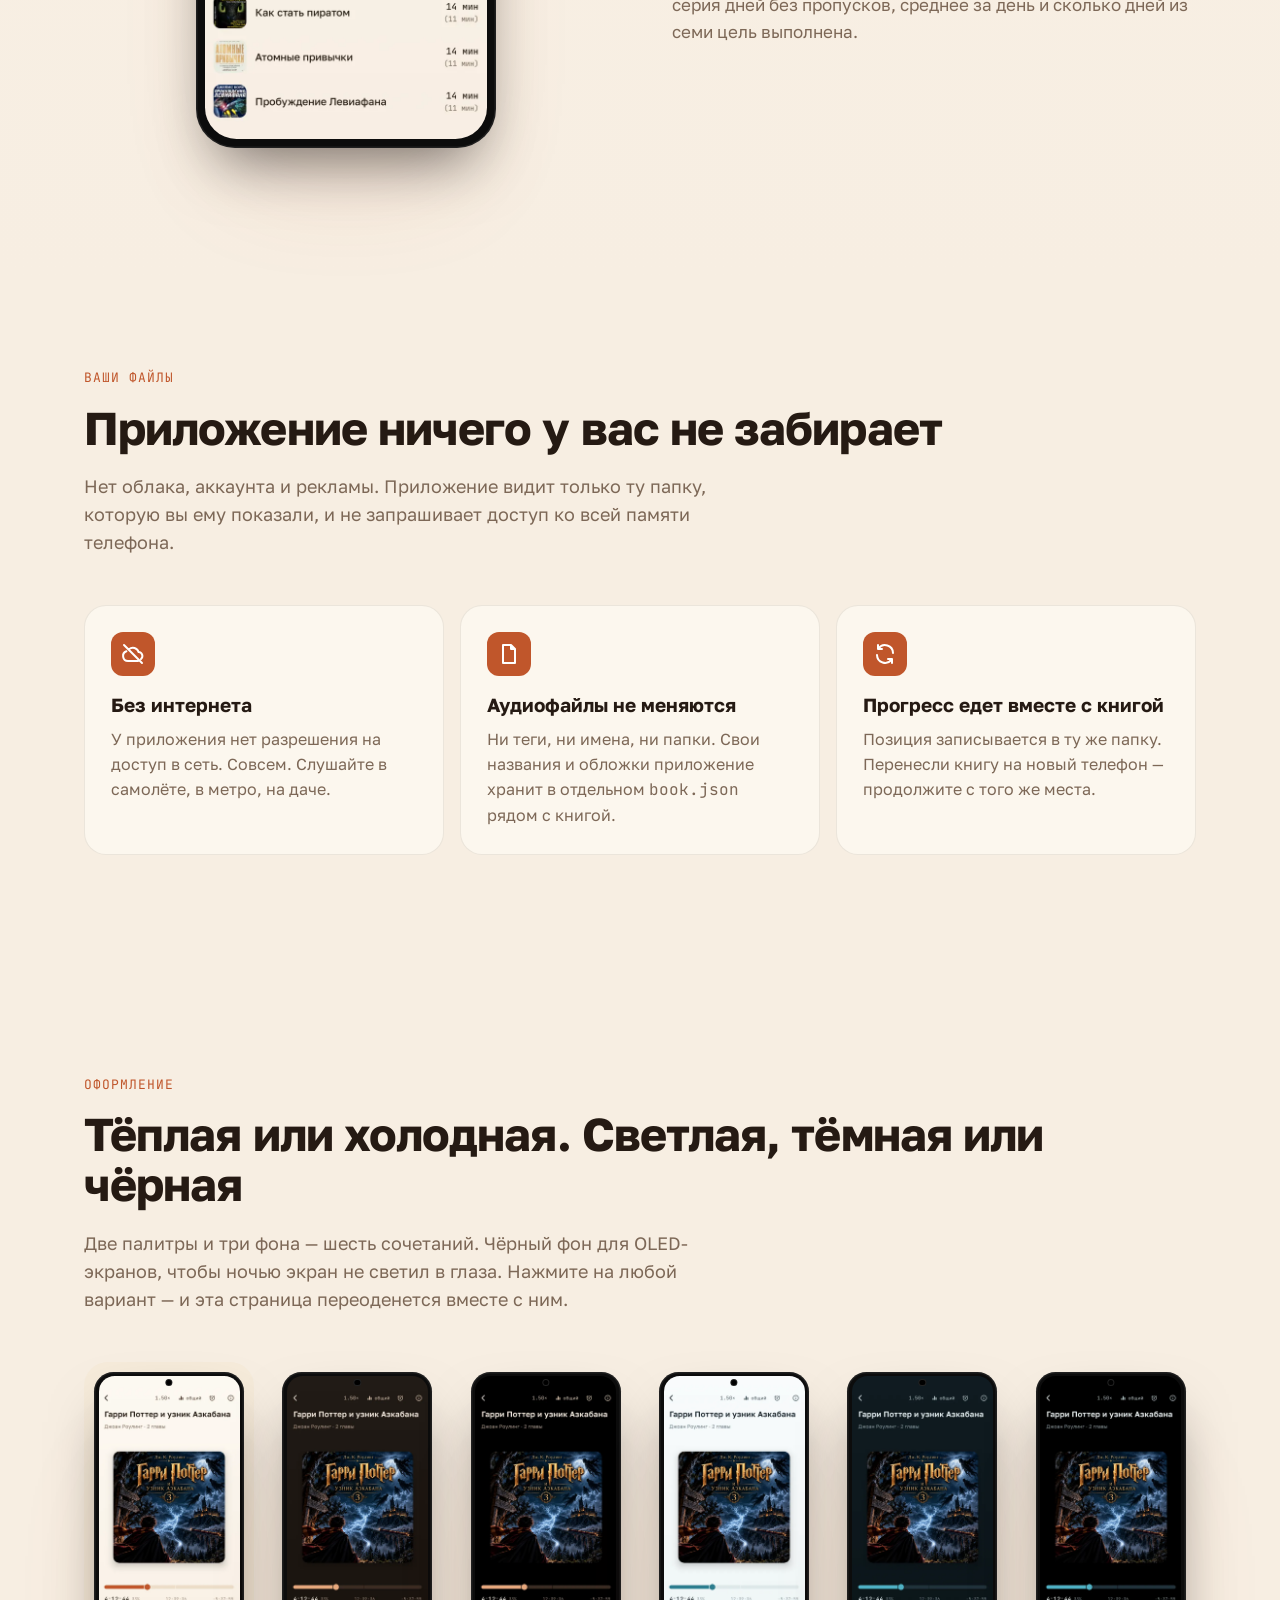
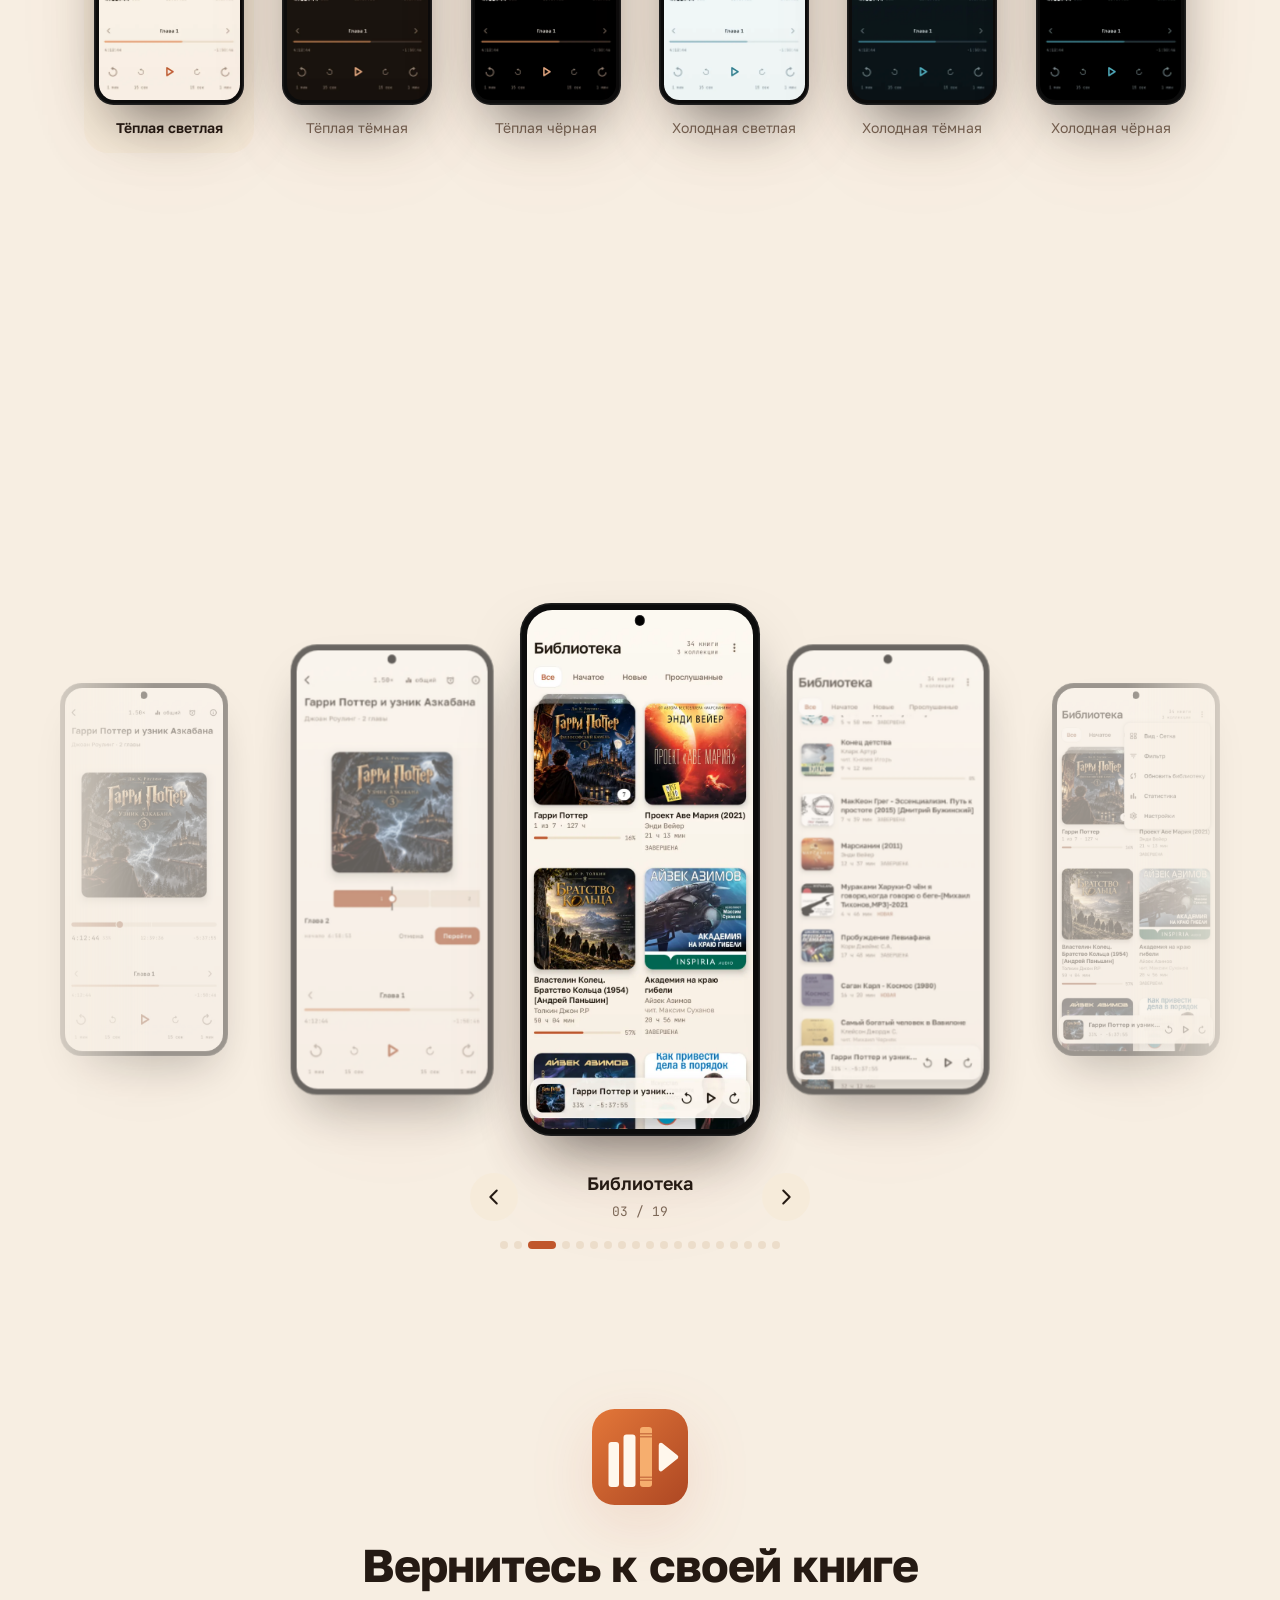
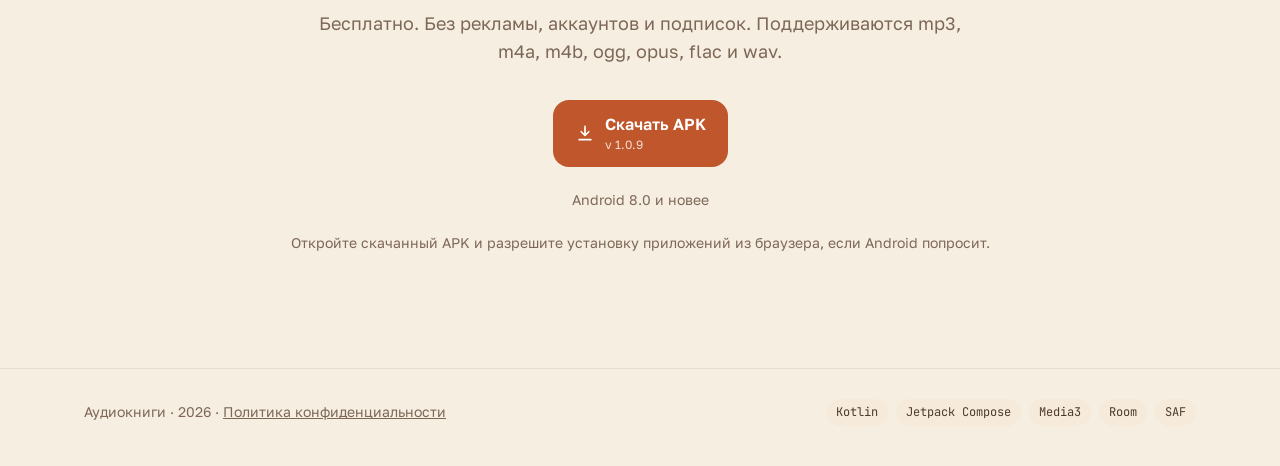
==== commit 0e13d9ed: "Улучшена мобильная версия лендинга - Исправлена горизонтальная прокрутка на телефоне - Числа на перв" ====
--- a/index.html
+++ b/index.html
@@ -66,6 +66,7 @@
   -webkit-font-smoothing: antialiased;
   line-height: 1.55;
   overflow-x: hidden;
+  overflow-x: clip;
 }
 img { display: block; max-width: 100%; }
 a { color: var(--accent); }
@@ -146,8 +147,11 @@
 .phone { cursor: zoom-in; }
 
 /* ---------- Первый экран ---------- */
-.hero { padding: 72px 0 40px; position: relative; }
+/* overflow-x: clip — подсветка .blob не должна давать горизонтальную прокрутку */
+.hero { padding: 72px 0 40px; position: relative; overflow-x: clip; }
 .hero .wrap { display: grid; grid-template-columns: 1.05fr .95fr; gap: 40px; align-items: center; }
+/* Без min-width: 0 колонка сетки растягивается по самому широкому содержимому (дерево папок) */
+.hero .wrap > *, .split > * { min-width: 0; }
 .hero h1 { font-size: clamp(38px, 5.4vw, 64px); line-height: 1.05; letter-spacing: -.025em; margin: 0 0 22px; font-weight: 750; }
 .hero h1 em { font-style: normal; color: var(--accent); }
 .hero .lead { font-size: clamp(17px, 1.7vw, 20px); color: var(--text-secondary); max-width: 34em; margin: 0 0 32px; }
@@ -170,6 +174,12 @@
   .hero-phones .front { --w: 230px; left: 0; }
   .hero-phones .back { --w: 200px; }
 }
+@media (max-width: 600px) {
+  .hero .cta { justify-content: center; }
+  .hero .facts { display: grid; grid-template-columns: repeat(3, 1fr); gap: 14px; margin-top: 36px; text-align: center; }
+  .hero .facts div { font-size: 13px; line-height: 1.35; }
+  .hero .facts b { font-size: 24px; margin-bottom: 4px; }
+}
 @media (max-width: 400px) {
   .hero-phones { height: 460px; }
   .hero-phones .front { --w: 200px; }
@@ -185,8 +195,19 @@
 
 .split { display: grid; grid-template-columns: 1fr 1fr; gap: 64px; align-items: center; }
 .split.flip > :first-child { order: 2; }
-@media (max-width: 900px) { .split, .split.flip { grid-template-columns: 1fr; gap: 40px; } .split.flip > :first-child { order: 0; } }
 .stage { display: flex; justify-content: center; position: relative; }
+.stage .phone { --w: 300px; }
+
+/* На телефоне скриншот оказывается под текстом, и вкладки уходят с экрана.
+   Колонка блоком, а не сеткой, а текстовая часть с вкладками — display: contents:
+   так вкладки и телефон лежат в одном контейнере, и вкладки прилипают
+   к шапке, пока телефон на экране. */
+@media (max-width: 900px) {
+  .split { display: block; }
+  .split > .stage { margin-top: 40px; }
+  .split > div:has(> .tabs) { display: contents; }
+  .stage .phone { --w: min(300px, calc((100svh - 150px) * .45)); }
+}
 
 /* Вкладки рядом с телефоном */
 .tabs { display: inline-flex; flex-wrap: wrap; gap: 4px; background: var(--quiet); padding: 4px; border-radius: 14px; margin: 28px 0 24px; }
@@ -195,6 +216,10 @@
   padding: 9px 16px; border-radius: 10px; cursor: pointer;
 }
 .tabs button[aria-selected="true"] { background: var(--surface); color: var(--text-primary); box-shadow: 0 1px 3px #0002; }
+@media (max-width: 900px) {
+  .tabs { display: flex; flex-wrap: nowrap; position: sticky; top: 72px; z-index: 10; box-shadow: 0 8px 20px -10px #0005; }
+  .tabs button { flex: 1 1 auto; white-space: nowrap; padding: 9px 8px; font-size: 14px; }
+}
 .tabpanel[hidden] { display: none; }
 .tabpanel p { margin: 0 0 14px; color: var(--text-secondary); font-size: 17px; }
 .tabpanel p b { color: var(--text-primary); font-weight: 600; }
@@ -212,6 +237,7 @@
   background: var(--sheet); border: 1px solid var(--divider); border-radius: 20px; padding: 22px 26px;
   white-space: pre; overflow-x: auto; color: var(--text-secondary); margin-top: 28px;
 }
+@media (max-width: 600px) { .tree { font-size: 13px; padding: 18px; } }
 .tree .book { color: var(--text-primary); }
 .tree .tag { color: var(--accent); }
 
@@ -227,12 +253,18 @@
 
 /* Карточки */
 .cards { display: grid; grid-template-columns: repeat(3, 1fr); gap: 16px; margin-top: 48px; }
-@media (max-width: 900px) { .cards { grid-template-columns: 1fr; } }
 .card { background: var(--sheet); border: 1px solid var(--divider); border-radius: 22px; padding: 26px; }
 .card h3 { margin: 14px 0 8px; font-size: 19px; }
 .card p { margin: 0; color: var(--text-secondary); font-size: 16px; }
 .card .ic { width: 44px; height: 44px; border-radius: 12px; background: var(--accent); color: var(--on-accent); display: grid; place-items: center; }
 .card .ic svg { width: 24px; height: 24px; }
+/* В одну колонку: значок слева от заголовка, текст под ними */
+@media (max-width: 900px) {
+  .cards { grid-template-columns: 1fr; }
+  .card { display: grid; grid-template-columns: 44px 1fr; column-gap: 14px; align-items: center; padding: 22px; }
+  .card h3 { margin: 0; line-height: 1.25; }
+  .card p { grid-column: 1 / -1; margin-top: 12px; }
+}
 
 /* Галерея тем */
 .themes { display: grid; grid-template-columns: repeat(6, 1fr); gap: 18px; margin-top: 48px; }
@@ -317,11 +349,27 @@
 }
 
 /* Просмотр скриншота */
-dialog.lightbox { border: 0; padding: 0; background: transparent; max-width: none; max-height: none; }
-dialog.lightbox::backdrop { background: #000c; backdrop-filter: blur(6px); }
-dialog.lightbox img { height: min(88vh, 900px); width: auto; border-radius: 28px; }
+dialog.lightbox { border: 0; padding: 0; background: transparent; max-width: none; max-height: none; overflow: visible; color: #fff; }
+dialog.lightbox::backdrop { background: #000d; backdrop-filter: blur(6px); }
+html:has(dialog.lightbox[open]) { overflow: hidden; }
+dialog.lightbox figure { margin: 0; display: grid; justify-items: center; gap: 14px; }
+/* dvh, а не vh: на телефоне vh не учитывает панели браузера, и снимок обрезался */
+dialog.lightbox img {
+  width: auto; height: auto; max-width: 92vw; max-height: min(80dvh, 900px); border-radius: 28px;
+  touch-action: none; user-select: none; -webkit-user-select: none; -webkit-user-drag: none;
+}
+dialog.lightbox figcaption { text-align: center; font-size: 15px; font-weight: 600; }
+dialog.lightbox figcaption span { font-family: "JetBrains Mono", monospace; font-weight: 400; font-size: 13px; opacity: .65; margin-left: 10px; }
 dialog.lightbox form { position: fixed; top: 16px; right: 16px; }
-dialog.lightbox button { width: 44px; height: 44px; border-radius: 50%; border: 0; background: #fff2; color: #fff; font-size: 22px; cursor: pointer; }
+dialog.lightbox button { width: 44px; height: 44px; border-radius: 50%; border: 0; background: #fff2; color: #fff; font-size: 22px; cursor: pointer; display: grid; place-items: center; }
+dialog.lightbox .nav { position: fixed; top: 50%; translate: 0 -50%; width: 52px; height: 52px; transition: opacity .2s; }
+dialog.lightbox .nav:disabled { opacity: .25; cursor: default; }
+dialog.lightbox .nav svg { width: 24px; height: 24px; }
+dialog.lightbox .prev { left: 20px; }
+dialog.lightbox .next { right: 20px; }
+/* Одиночный снимок — без стрелок и счётчика; на телефоне листают свайпом */
+dialog.lightbox:not(.multi) .nav, dialog.lightbox:not(.multi) figcaption span { display: none; }
+@media (max-width: 700px) { dialog.lightbox .nav { display: none; } }
 </style>
 </head>
 <body>
@@ -433,7 +481,7 @@
       <div class="tabpanel" id="lib-3" role="tabpanel" hidden><p><b>Серии собираются в коллекции.</b> Семь томов «Гарри Поттера» — одна карточка: общий прогресс, 127 часов, кнопка «Продолжить» с того тома, где вы сейчас.</p></div>
       <div class="tabpanel" id="lib-4" role="tabpanel" hidden><p><b>Фильтр по автору, чтецу и своим меткам.</b> Рядом с каждым значением — сколько у него книг. Хотите только Суханова — пожалуйста.</p></div>
     </div>
-    <div class="stage reveal"><figure class="phone" style="--w:300px"><img id="lib-phone" data-shot="library-grid" alt="Экран библиотеки" loading="lazy"></figure></div>
+    <div class="stage reveal"><figure class="phone"><img id="lib-phone" data-shot="library-grid" alt="Экран библиотеки" loading="lazy"></figure></div>
   </div>
 </section>
 
@@ -457,7 +505,7 @@
       </div>
     </div>
     <div class="stage reveal">
-      <figure class="phone" style="--w:300px"><img id="player-phone" data-shot="player" alt="Экран плеера" loading="lazy"></figure>
+      <figure class="phone"><img id="player-phone" data-shot="player" alt="Экран плеера" loading="lazy"></figure>
     </div>
   </div>
 </section>
@@ -478,7 +526,7 @@
       <div class="tabpanel" id="snd-2" role="tabpanel" hidden><p><b>Пять полос, баланс и усиление до +90 %.</b> Пресеты сделаны для речи: «Голос» убирает гул и добавляет разборчивости, «Ночь» поднимает середину на тихой громкости, «Без шипения» срезает свистящие у чтеца.</p><p>Эквалайзер свой, в конвейере плеера — частоты полос одинаковые на любом телефоне.</p></div>
       <div class="tabpanel" id="snd-3" role="tabpanel" hidden><p><b>Засыпайте спокойно.</b> Перед остановкой звук плавно затихает. Не спите — встряхните телефон или нажмите любую кнопку, и таймер начнёт отсчёт заново.</p><p>Пока книга на паузе, таймер не тикает: книга, оставленная на ночь, не «доспит» без вас.</p></div>
     </div>
-    <div class="stage reveal"><figure class="phone" style="--w:300px"><img id="sound-phone" data-shot="speed" alt="Настройка звука" loading="lazy"></figure></div>
+    <div class="stage reveal"><figure class="phone"><img id="sound-phone" data-shot="speed" alt="Настройка звука" loading="lazy"></figure></div>
   </div>
 </section>
 
@@ -514,7 +562,7 @@
       <div class="tabpanel" id="st-1" role="tabpanel" hidden><p><b>Календарь, который хочется заполнить.</b> Чем ярче клетка, тем больше слушали. Нажмите на день — внизу появятся книги, которые звучали в этот день.</p></div>
       <div class="tabpanel" id="st-2" role="tabpanel" hidden><p><b>Год целиком.</b> Часы по месяцам, лучший месяц, среднее и все книги, дослушанные до конца.</p></div>
     </div>
-    <div class="stage reveal"><figure class="phone" style="--w:300px"><img id="stats-phone" data-shot="stats-week-filled" alt="Статистика прослушивания" loading="lazy"></figure></div>
+    <div class="stage reveal"><figure class="phone"><img id="stats-phone" data-shot="stats-week-filled" alt="Статистика прослушивания" loading="lazy"></figure></div>
   </div>
 </section>
 
@@ -586,9 +634,11 @@
   </div>
 </footer>
 
-<dialog class="lightbox" id="lightbox">
+<dialog class="lightbox" id="lightbox" aria-label="Просмотр экрана">
   <form method="dialog"><button aria-label="Закрыть">✕</button></form>
-  <img alt="">
+  <button class="nav prev" aria-label="Предыдущий экран"><svg viewBox="0 0 24 24"><path fill="none" stroke="currentColor" stroke-width="2.2" stroke-linecap="round" stroke-linejoin="round" d="M15 5l-7 7 7 7"/></svg></button>
+  <button class="nav next" aria-label="Следующий экран"><svg viewBox="0 0 24 24"><path fill="none" stroke="currentColor" stroke-width="2.2" stroke-linecap="round" stroke-linejoin="round" d="M9 5l7 7-7 7"/></svg></button>
+  <figure><img alt="" draggable="false"><figcaption><b></b><span></span></figcaption></figure>
 </dialog>
 
 <script>
@@ -756,17 +806,101 @@
     });
   });
 
-  // Увеличение скриншота
+  // Увеличение скриншота. Снимки одной группы — вкладки раздела, вся карусель,
+  // пара телефонов на первом экране — листаются стрелками, клавишами и свайпом.
+  const LABELS = Object.fromEntries(REEL);
   const box = document.getElementById("lightbox");
+  const boxImg = box.querySelector("img");
+  const prevBtn = box.querySelector(".prev"), nextBtn = box.querySelector(".next");
+  const motion = !matchMedia("(prefers-reduced-motion: reduce)").matches;
+  let lb = null, busy = false;
+
+  // shots — имена снимков группы, i — открытый, onMove — синхронизация с самой страницей
+  const groupOf = fig => {
+    const img = fig.querySelector("img");
+    if (fig.closest("#reel")) return { shots: REEL.map(r => r[0]), i: current, onMove: go };
+    const list = document.querySelector(`.tabs[data-target="${img.id}"]`);
+    if (img.id && list) {
+      const tabs = [...list.querySelectorAll("[role=tab]")];
+      return {
+        shots: tabs.map(t => t.dataset.shot),
+        i: tabs.findIndex(t => t.getAttribute("aria-selected") === "true"),
+        onMove: i => tabs[i].click(),
+      };
+    }
+    const hero = fig.closest(".hero-phones");
+    if (hero) {
+      const shots = [".front", ".back"].map(s => hero.querySelector(`${s} img`).dataset.shot);
+      return { shots, i: shots.indexOf(img.dataset.shot) };
+    }
+    return { shots: [img.dataset.shot], i: 0 };
+  };
+  const show = () => {
+    const shot = lb.shots[lb.i];
+    boxImg.src = src(shot);
+    boxImg.alt = LABELS[shot] || "";
+    box.querySelector("figcaption b").textContent = LABELS[shot] || "";
+    box.querySelector("figcaption span").textContent = `${lb.i + 1} / ${lb.shots.length}`;
+    prevBtn.disabled = lb.i === 0;
+    nextBtn.disabled = lb.i === lb.shots.length - 1;
+  };
+  // Возврат на место после свайпа, которого не хватило для перелистывания
+  const settle = () => {
+    const from = boxImg.style.translate;
+    boxImg.style.translate = "";
+    if (from && motion) boxImg.animate([{ translate: from }, { translate: "0 0" }], { duration: 180, easing: "ease-out" });
+  };
+  const step = async d => {
+    const n = lb.i + d;
+    if (busy || n < 0 || n >= lb.shots.length) return settle();
+    busy = true;
+    lb.i = n;
+    lb.onMove?.(n);
+    const out = boxImg.animate({ translate: `${-d * 80}px 0`, opacity: 0 }, { duration: motion ? 140 : 0, easing: "ease-in", fill: "forwards" });
+    await out.finished;
+    show();
+    out.cancel();
+    boxImg.style.translate = "";
+    if (motion) boxImg.animate([{ translate: `${d * 80}px 0`, opacity: 0 }, { translate: "0 0", opacity: 1 }], { duration: 200, easing: "ease-out" });
+    busy = false;
+  };
+
   document.addEventListener("click", e => {
     const fig = e.target.closest(".phone");
-    if (!fig || fig.closest("#theme-grid")) return;
-    const img = fig.querySelector("img");
-    box.querySelector("img").src = img.currentSrc || img.src;
-    box.querySelector("img").alt = img.alt;
+    if (!fig || fig.closest("#theme-grid") || fig.closest("#lightbox")) return;
+    lb = groupOf(fig);
+    box.classList.toggle("multi", lb.shots.length > 1);
+    show();
     box.showModal();
   });
   box.addEventListener("click", e => { if (e.target === box) box.close(); });
+  prevBtn.addEventListener("click", () => step(-1));
+  nextBtn.addEventListener("click", () => step(1));
+  box.addEventListener("keydown", e => {
+    if (e.key === "ArrowRight") { e.preventDefault(); step(1); }
+    if (e.key === "ArrowLeft") { e.preventDefault(); step(-1); }
+  });
+
+  // Свайп: снимок едет за пальцем; у края группы — с сопротивлением
+  let swipe = null;
+  boxImg.addEventListener("pointerdown", e => {
+    if (lb.shots.length < 2 || busy) return;
+    swipe = { x: e.clientX, id: e.pointerId };
+    boxImg.setPointerCapture(e.pointerId);
+  });
+  boxImg.addEventListener("pointermove", e => {
+    if (swipe?.id !== e.pointerId) return;
+    const dx = e.clientX - swipe.x;
+    const open = dx < 0 ? lb.i < lb.shots.length - 1 : lb.i > 0;
+    boxImg.style.translate = `${open ? dx : dx / 3}px 0`;
+  });
+  boxImg.addEventListener("pointerup", e => {
+    if (swipe?.id !== e.pointerId) return;
+    const dx = e.clientX - swipe.x;
+    swipe = null;
+    if (Math.abs(dx) > 50) step(dx < 0 ? 1 : -1); else settle();
+  });
+  boxImg.addEventListener("pointercancel", () => { swipe = null; settle(); });
 
   // Появление при прокрутке
   const io = new IntersectionObserver(entries => entries.forEach(en => {
